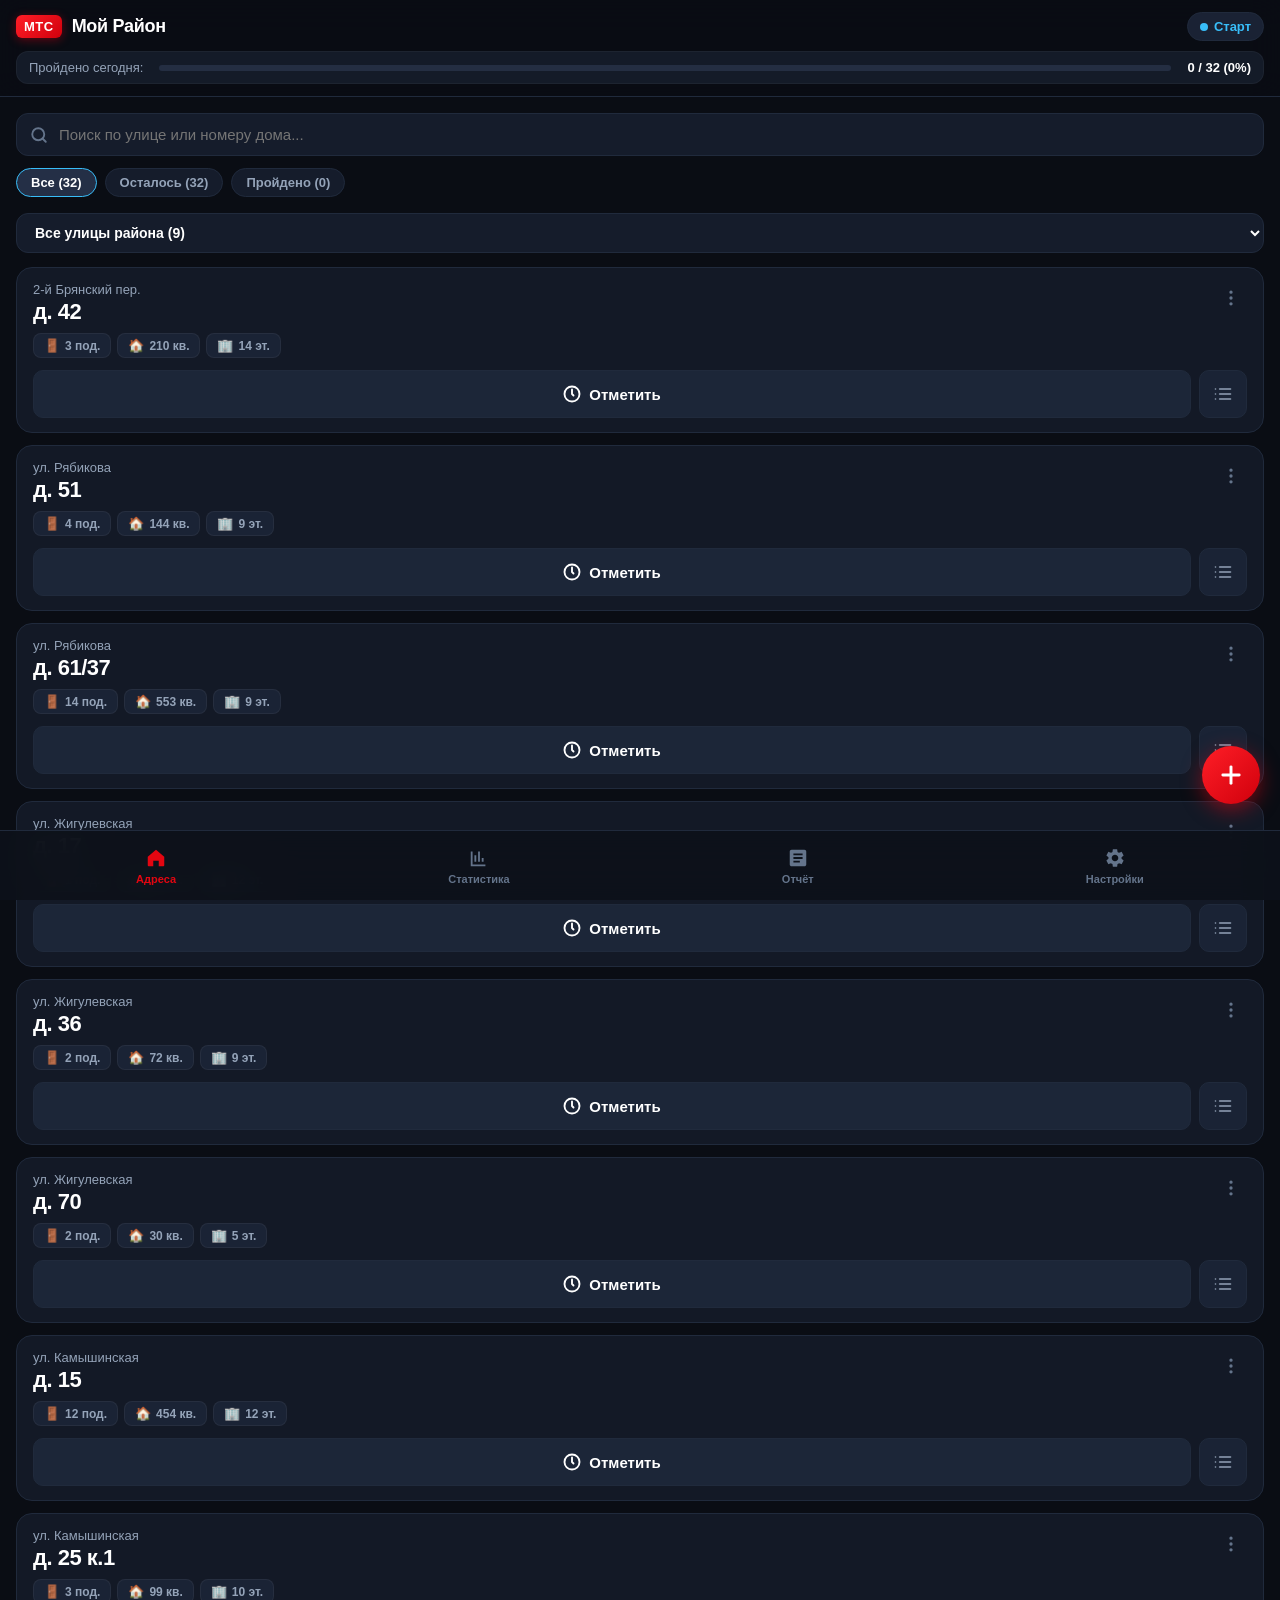
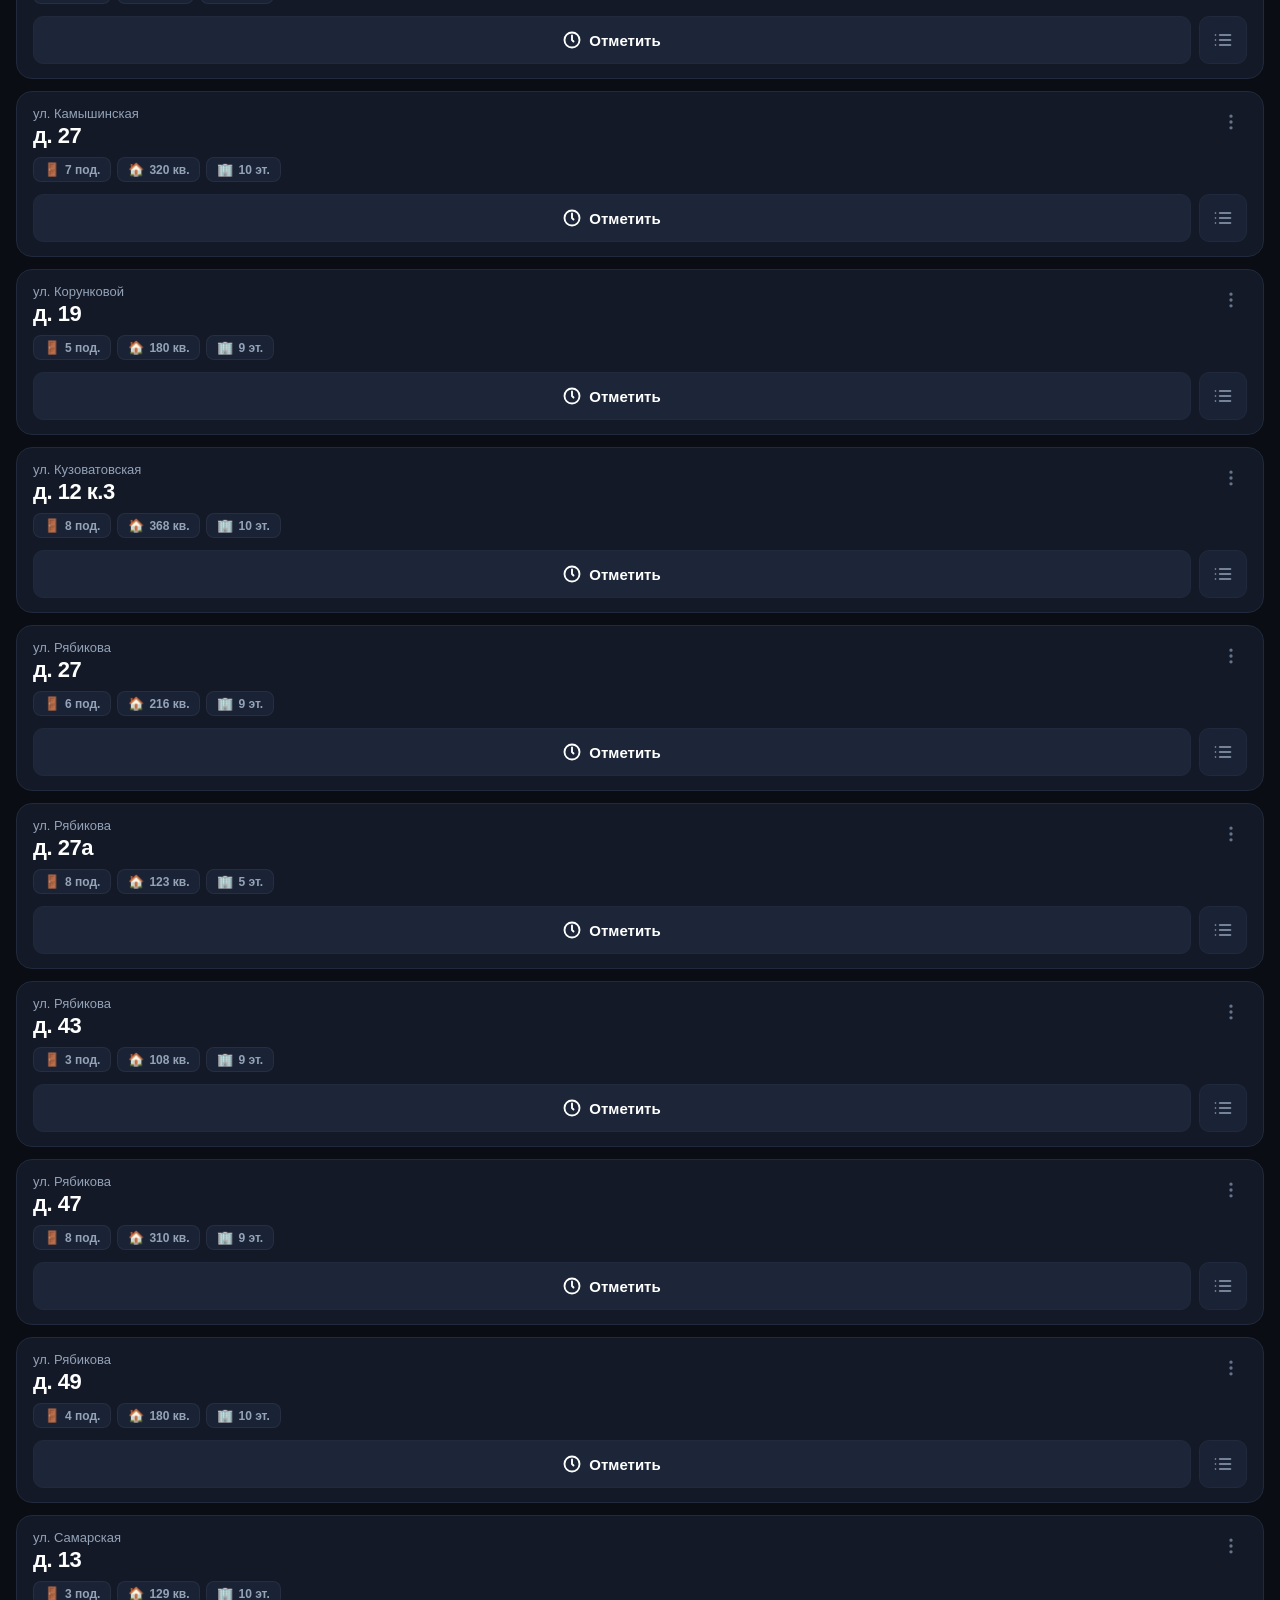
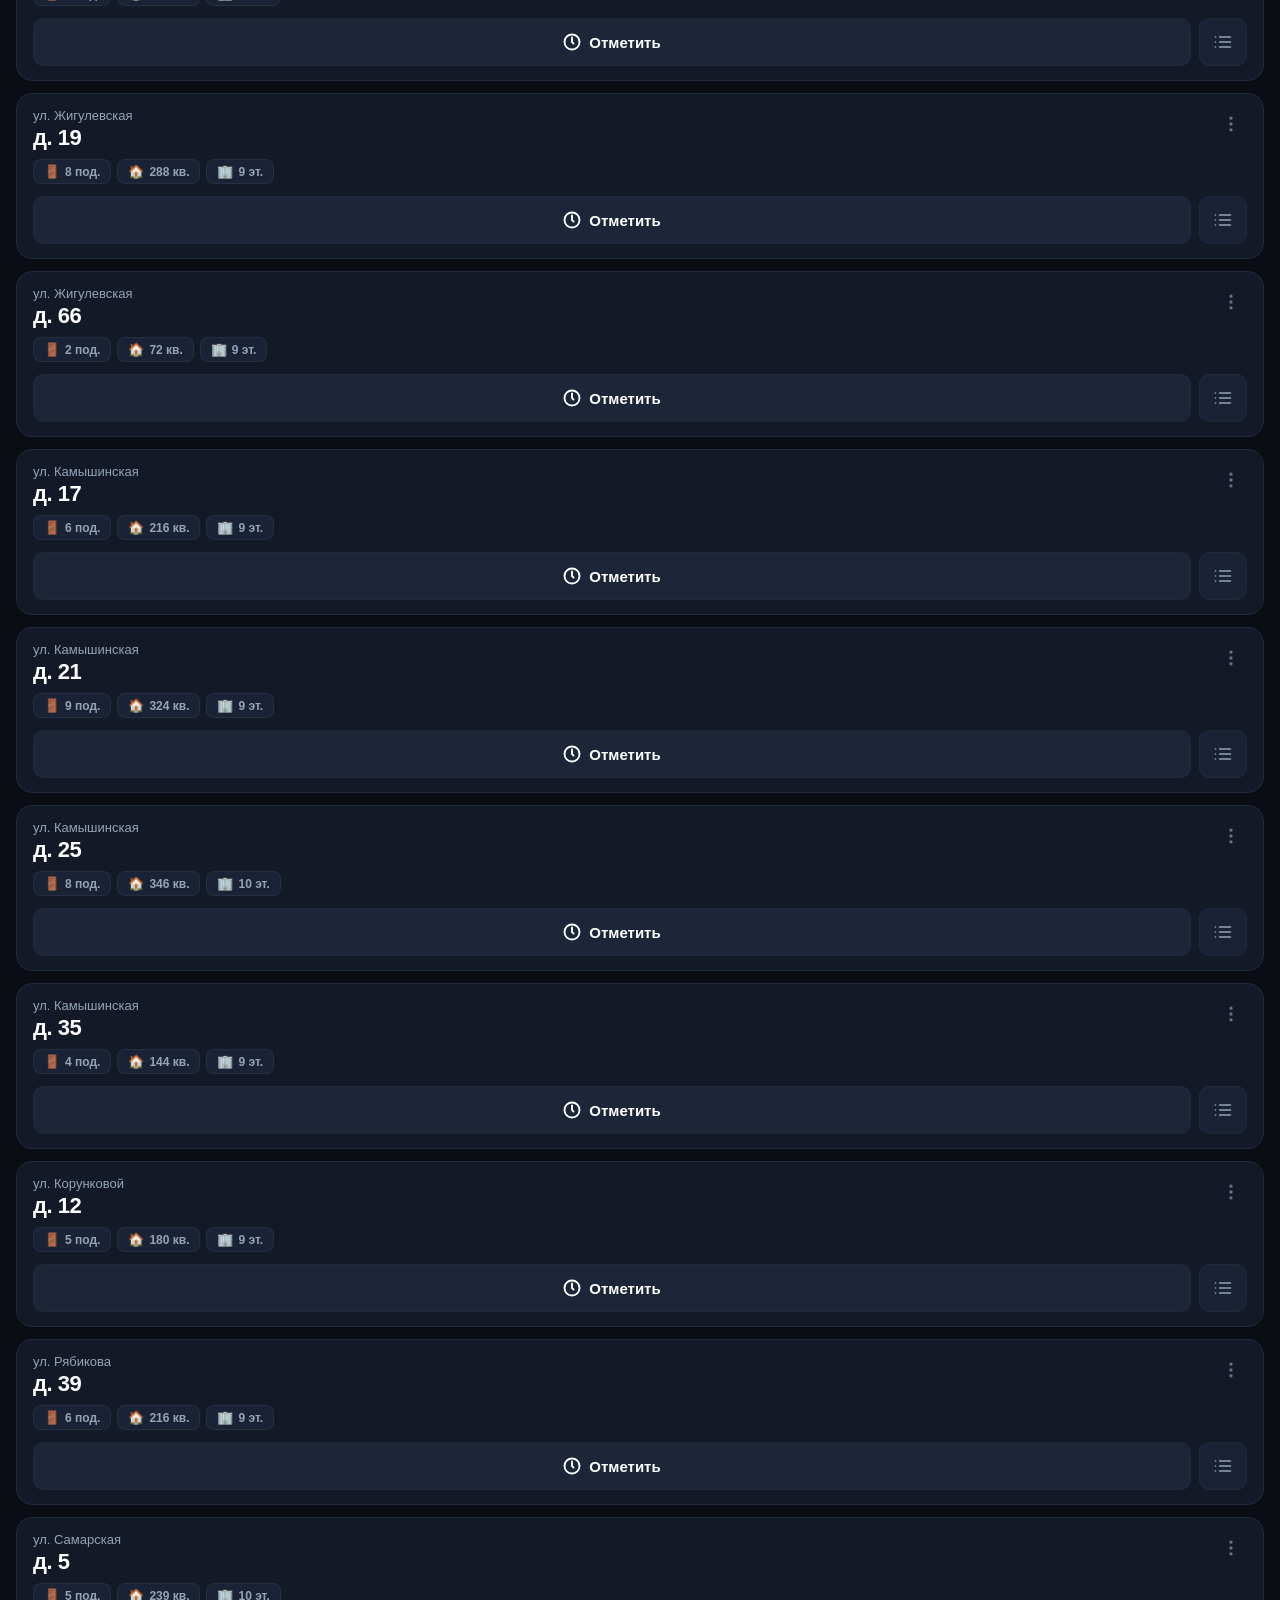
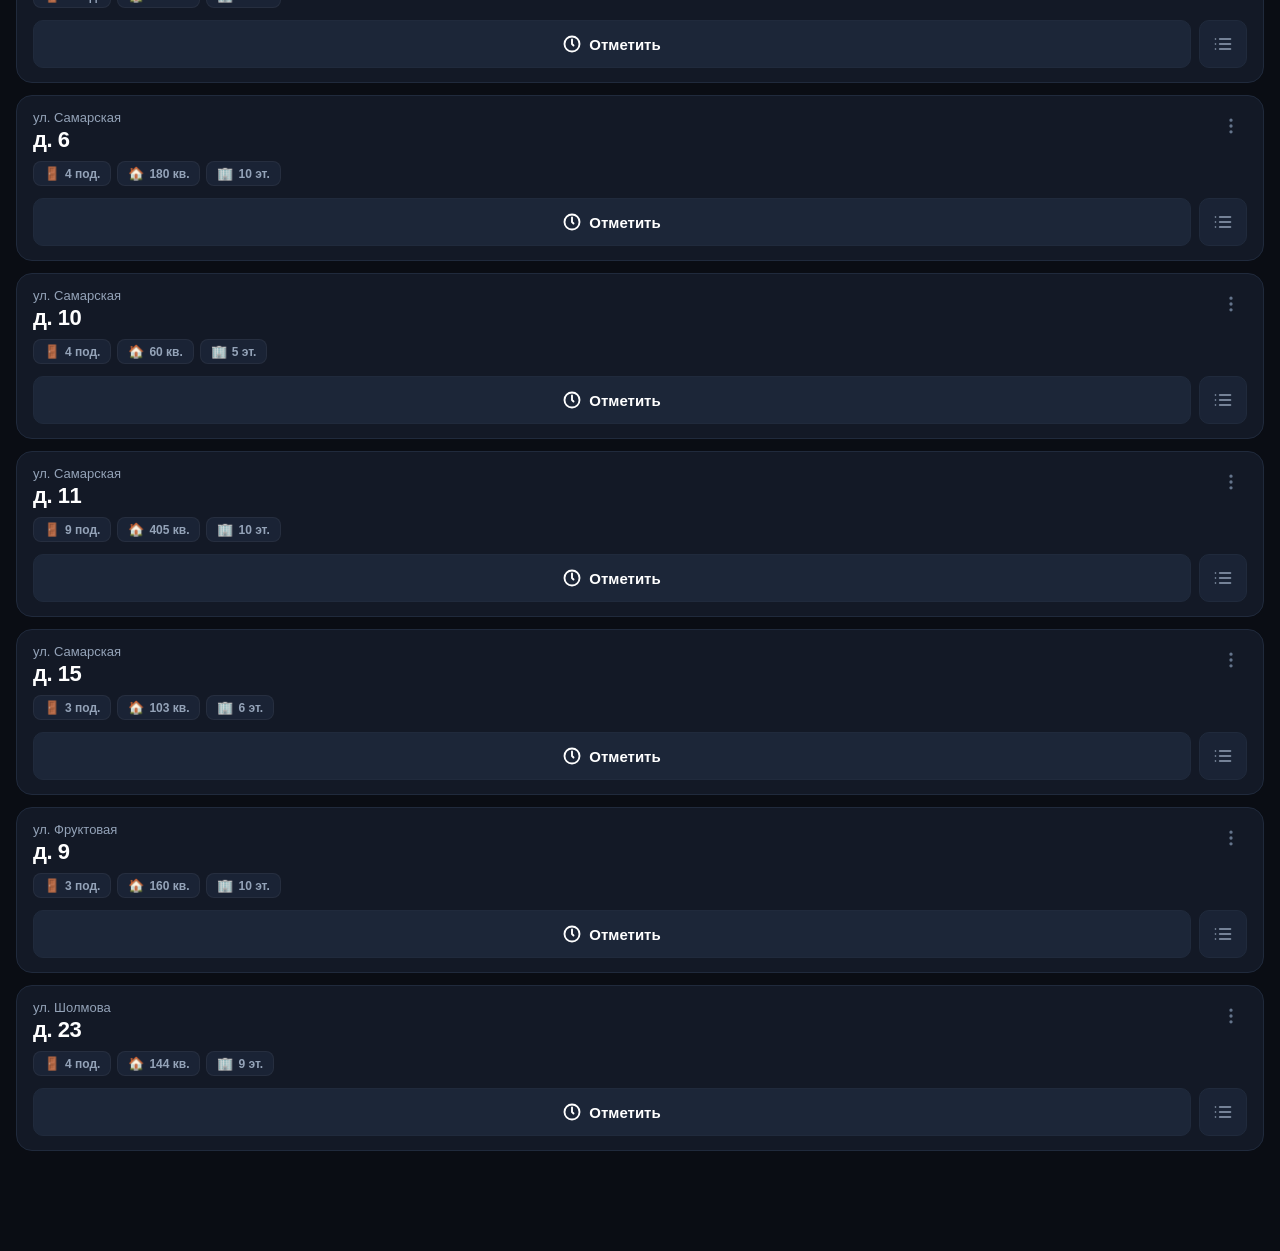
==== index.html @ ebc5a13f "feat: переработка приложения под обход района расклейщиком МТС - Внесена база из 32 домов с фото (Ря" ====
<!DOCTYPE html>
<html lang="ru">
<head>
  <meta charset="UTF-8">
  <meta name="viewport" content="width=device-width, initial-scale=1.0, maximum-scale=1.0, user-scalable=no, viewport-fit=cover">
  <title>МТС Район — Обход и Статистика</title>
  <style>
    :root {
      --bg-dark: #0A0D14;
      --bg-card: #131926;
      --bg-card-hover: #1A2234;
      --bg-card-done: #0D261E;
      --border-color: #202A3C;
      --border-done: #10B981;
      --primary: #E30611;
      --primary-gradient: linear-gradient(135deg, #FF1E27 0%, #D0000C 100%);
      --done: #10B981;
      --done-gradient: linear-gradient(135deg, #10B981 0%, #059669 100%);
      --partial: #F59E0B;
      --blue: #38BDF8;
      --text: #F1F5F9;
      --text-muted: #94A3B8;
      --text-dim: #64748B;
      --radius: 16px;
      --radius-sm: 10px;
      --shadow: 0 4px 20px -2px rgba(0, 0, 0, 0.5);
    }

    * {
      box-sizing: border-box;
      margin: 0;
      padding: 0;
      -webkit-tap-highlight-color: transparent;
      user-select: none;
      font-family: -apple-system, BlinkMacSystemFont, "Segoe UI", Roboto, Helvetica, Arial, sans-serif;
    }

    body {
      background-color: var(--bg-dark);
      color: var(--text);
      min-height: 100vh;
      overflow-x: hidden;
      padding-bottom: 84px; /* Space for bottom nav */
    }

    /* Top Header Bar */
    header {
      position: sticky;
      top: 0;
      z-index: 100;
      background: rgba(10, 13, 20, 0.92);
      backdrop-filter: blur(16px);
      -webkit-backdrop-filter: blur(16px);
      border-bottom: 1px solid var(--border-color);
      padding: 12px 16px;
    }

    .header-top {
      display: flex;
      align-items: center;
      justify-content: space-between;
      margin-bottom: 10px;
    }

    .brand {
      display: flex;
      align-items: center;
      gap: 10px;
    }

    .brand-badge {
      background: var(--primary-gradient);
      color: #fff;
      font-weight: 900;
      font-size: 13px;
      padding: 4px 8px;
      border-radius: 6px;
      letter-spacing: 0.5px;
      box-shadow: 0 2px 10px rgba(227, 6, 17, 0.4);
    }

    .brand-title {
      font-size: 18px;
      font-weight: 800;
      letter-spacing: -0.3px;
      color: #fff;
    }

    .header-actions {
      display: flex;
      align-items: center;
      gap: 8px;
    }

    .shift-timer-btn {
      display: flex;
      align-items: center;
      gap: 6px;
      background: #1A2234;
      border: 1px solid var(--border-color);
      padding: 6px 12px;
      border-radius: 20px;
      font-size: 13px;
      font-weight: 600;
      color: var(--blue);
      cursor: pointer;
      transition: all 0.2s;
    }

    .shift-timer-btn.active {
      background: rgba(16, 185, 129, 0.15);
      border-color: var(--done);
      color: var(--done);
    }

    .pulse-dot {
      width: 8px;
      height: 8px;
      border-radius: 50%;
      background: currentColor;
    }
    .shift-timer-btn.active .pulse-dot {
      animation: pulse 1.5s infinite;
    }

    @keyframes pulse {
      0% { opacity: 1; transform: scale(1); }
      50% { opacity: 0.4; transform: scale(1.3); }
      100% { opacity: 1; transform: scale(1); }
    }

    /* Mini Progress Header */
    .header-summary {
      display: flex;
      align-items: center;
      justify-content: space-between;
      gap: 12px;
      background: #141B28;
      border-radius: 12px;
      padding: 8px 12px;
      font-size: 13px;
      border: 1px solid rgba(255,255,255,0.04);
    }

    .header-summary .progress-label {
      color: var(--text-muted);
      font-weight: 500;
    }

    .header-summary .progress-val {
      font-weight: 700;
      color: #fff;
    }

    .header-progress-bar {
      flex: 1;
      height: 6px;
      background: #242E42;
      border-radius: 4px;
      overflow: hidden;
      margin: 0 4px;
    }

    .header-progress-fill {
      height: 100%;
      background: var(--done-gradient);
      width: 0%;
      transition: width 0.3s cubic-bezier(0.4, 0, 0.2, 1);
    }

    /* Screen Container */
    .screen {
      display: none;
      padding: 16px;
      animation: fadeIn 0.25s ease-out;
    }

    .screen.active {
      display: block;
    }

    @keyframes fadeIn {
      from { opacity: 0; transform: translateY(6px); }
      to { opacity: 1; transform: translateY(0); }
    }

    /* Search and Filters */
    .search-box {
      position: relative;
      margin-bottom: 12px;
    }

    .search-box input {
      width: 100%;
      background: #151C2B;
      border: 1px solid var(--border-color);
      border-radius: 12px;
      padding: 12px 14px 12px 42px;
      color: #fff;
      font-size: 15px;
      outline: none;
      transition: border-color 0.2s;
    }

    .search-box input:focus {
      border-color: var(--primary);
    }

    .search-icon {
      position: absolute;
      left: 14px;
      top: 50%;
      transform: translateY(-50%);
      color: var(--text-dim);
      pointer-events: none;
    }

    .clear-search-btn {
      position: absolute;
      right: 12px;
      top: 50%;
      transform: translateY(-50%);
      background: #242E42;
      border: none;
      color: var(--text-muted);
      width: 22px;
      height: 22px;
      border-radius: 50%;
      font-size: 12px;
      display: none;
      align-items: center;
      justify-content: center;
      cursor: pointer;
    }

    /* Chip Filters */
    .filter-chips {
      display: flex;
      gap: 8px;
      overflow-x: auto;
      padding-bottom: 8px;
      margin-bottom: 8px;
      scrollbar-width: none;
    }
    .filter-chips::-webkit-scrollbar { display: none; }

    .chip {
      background: #151C2B;
      border: 1px solid var(--border-color);
      border-radius: 20px;
      padding: 6px 14px;
      font-size: 13px;
      font-weight: 600;
      color: var(--text-muted);
      white-space: nowrap;
      cursor: pointer;
      transition: all 0.2s;
    }

    .chip.active {
      background: #242F46;
      border-color: var(--blue);
      color: #fff;
    }

    .chip.active-done {
      background: rgba(16, 185, 129, 0.2);
      border-color: var(--done);
      color: var(--done);
    }

    .street-filter-select {
      width: 100%;
      background: #151C2B;
      border: 1px solid var(--border-color);
      border-radius: 12px;
      padding: 10px 14px;
      color: #fff;
      font-size: 14px;
      font-weight: 600;
      margin-bottom: 14px;
      outline: none;
    }

    /* Houses List */
    .houses-list {
      display: flex;
      flex-direction: column;
      gap: 12px;
    }

    .house-card {
      background: var(--bg-card);
      border: 1px solid var(--border-color);
      border-radius: var(--radius);
      padding: 14px 16px;
      transition: all 0.2s cubic-bezier(0.4, 0, 0.2, 1);
      position: relative;
    }

    .house-card.done {
      background: var(--bg-card-done);
      border-color: rgba(16, 185, 129, 0.6);
      box-shadow: 0 4px 16px rgba(16, 185, 129, 0.12);
    }

    .house-card.partial {
      border-color: rgba(245, 158, 11, 0.5);
    }

    .house-card-top {
      display: flex;
      justify-content: space-between;
      align-items: flex-start;
      margin-bottom: 8px;
    }

    .house-address {
      display: flex;
      flex-direction: column;
    }

    .house-street {
      font-size: 13px;
      color: var(--text-muted);
      font-weight: 500;
    }

    .house-num-wrapper {
      display: flex;
      align-items: baseline;
      gap: 8px;
      margin-top: 2px;
    }

    .house-num {
      font-size: 22px;
      font-weight: 800;
      letter-spacing: -0.5px;
      color: #fff;
    }

    .house-time-tag {
      font-size: 12px;
      font-weight: 600;
      color: var(--done);
      background: rgba(16, 185, 129, 0.15);
      padding: 2px 8px;
      border-radius: 6px;
    }

    .house-card-menu-btn {
      background: transparent;
      border: none;
      color: var(--text-dim);
      padding: 6px;
      cursor: pointer;
    }

    /* Badges row */
    .house-badges {
      display: flex;
      flex-wrap: wrap;
      gap: 6px;
      margin-bottom: 12px;
    }

    .badge {
      display: inline-flex;
      align-items: center;
      gap: 5px;
      background: #1A2335;
      border: 1px solid rgba(255, 255, 255, 0.05);
      border-radius: 8px;
      padding: 4px 10px;
      font-size: 12px;
      font-weight: 600;
      color: var(--text-muted);
    }

    .badge-icon {
      font-size: 13px;
    }

    .house-card.done .badge {
      background: rgba(16, 185, 129, 0.12);
      border-color: rgba(16, 185, 129, 0.2);
      color: #6EE7B7;
    }

    /* Card Actions */
    .house-actions {
      display: flex;
      gap: 8px;
      align-items: center;
    }

    .btn-toggle-done {
      flex: 1;
      display: flex;
      align-items: center;
      justify-content: center;
      gap: 8px;
      height: 48px;
      background: #1C2638;
      border: 1px solid var(--border-color);
      border-radius: var(--radius-sm);
      color: #fff;
      font-size: 15px;
      font-weight: 700;
      cursor: pointer;
      transition: all 0.2s cubic-bezier(0.4, 0, 0.2, 1);
    }

    .btn-toggle-done:active {
      transform: scale(0.98);
    }

    .house-card.done .btn-toggle-done {
      background: var(--done-gradient);
      border-color: var(--done);
      color: #fff;
      box-shadow: 0 4px 12px rgba(16, 185, 129, 0.35);
    }

    .btn-entrance-breakdown {
      width: 48px;
      height: 48px;
      display: flex;
      align-items: center;
      justify-content: center;
      background: #1A2335;
      border: 1px solid var(--border-color);
      border-radius: var(--radius-sm);
      color: var(--text-muted);
      cursor: pointer;
      transition: all 0.2s;
    }

    .btn-entrance-breakdown.active {
      border-color: var(--blue);
      color: var(--blue);
    }

    /* Entrances panel dropdown */
    .entrances-panel {
      display: none;
      margin-top: 12px;
      padding-top: 12px;
      border-top: 1px solid var(--border-color);
    }

    .entrances-panel.open {
      display: block;
    }

    .entrances-panel-title {
      font-size: 12px;
      color: var(--text-muted);
      font-weight: 600;
      margin-bottom: 8px;
      display: flex;
      justify-content: space-between;
    }

    .entrance-chips {
      display: flex;
      flex-wrap: wrap;
      gap: 8px;
    }

    .entrance-chip {
      width: 42px;
      height: 38px;
      display: flex;
      flex-direction: column;
      align-items: center;
      justify-content: center;
      background: #1A2335;
      border: 1px solid var(--border-color);
      border-radius: 8px;
      font-size: 13px;
      font-weight: 700;
      color: var(--text-muted);
      cursor: pointer;
      transition: all 0.15s;
    }

    .entrance-chip.checked {
      background: var(--done-gradient);
      border-color: var(--done);
      color: #fff;
    }

    /* Floating Add Button */
    .fab-add {
      position: fixed;
      right: 20px;
      bottom: 96px;
      z-index: 90;
      width: 58px;
      height: 58px;
      border-radius: 50%;
      background: var(--primary-gradient);
      border: none;
      color: #fff;
      display: flex;
      align-items: center;
      justify-content: center;
      box-shadow: 0 6px 20px rgba(227, 6, 17, 0.5);
      cursor: pointer;
      transition: transform 0.2s;
    }

    .fab-add:active {
      transform: scale(0.92);
    }

    /* Bottom Navigation Bar */
    .bottom-nav {
      position: fixed;
      bottom: 0;
      left: 0;
      right: 0;
      height: 70px;
      background: rgba(13, 17, 26, 0.95);
      backdrop-filter: blur(16px);
      -webkit-backdrop-filter: blur(16px);
      border-top: 1px solid var(--border-color);
      display: flex;
      justify-content: space-around;
      align-items: center;
      z-index: 100;
      padding-bottom: env(safe-area-inset-bottom, 0);
    }

    .nav-item {
      display: flex;
      flex-direction: column;
      align-items: center;
      justify-content: center;
      color: var(--text-dim);
      background: transparent;
      border: none;
      font-size: 11px;
      font-weight: 600;
      gap: 4px;
      cursor: pointer;
      padding: 6px 12px;
      transition: color 0.2s;
    }

    .nav-item svg {
      width: 22px;
      height: 22px;
      fill: currentColor;
    }

    .nav-item.active {
      color: var(--primary);
    }

    /* STATS SCREEN */
    .stats-header-card {
      background: linear-gradient(145deg, #182236 0%, #121824 100%);
      border: 1px solid var(--border-color);
      border-radius: var(--radius);
      padding: 20px;
      margin-bottom: 16px;
      display: flex;
      align-items: center;
      gap: 20px;
    }

    .progress-circle-wrap {
      position: relative;
      width: 104px;
      height: 104px;
      flex-shrink: 0;
    }

    .progress-circle-svg {
      width: 100%;
      height: 100%;
      transform: rotate(-90deg);
    }

    .progress-circle-bg {
      fill: none;
      stroke: #242F46;
      stroke-width: 8;
    }

    .progress-circle-bar {
      fill: none;
      stroke: url(#statGreen);
      stroke-width: 8;
      stroke-linecap: round;
      stroke-dasharray: 283;
      stroke-dashoffset: 283;
      transition: stroke-dashoffset 0.6s cubic-bezier(0.4, 0, 0.2, 1);
    }

    .progress-circle-text {
      position: absolute;
      top: 50%;
      left: 50%;
      transform: translate(-50%, -50%);
      display: flex;
      flex-direction: column;
      align-items: center;
    }

    .progress-percent {
      font-size: 22px;
      font-weight: 800;
      color: #fff;
    }

    .progress-percent-sub {
      font-size: 10px;
      color: var(--text-muted);
      text-transform: uppercase;
      font-weight: 600;
    }

    .stats-main-info {
      flex: 1;
    }

    .stats-title {
      font-size: 13px;
      color: var(--text-muted);
      text-transform: uppercase;
      letter-spacing: 0.5px;
      margin-bottom: 4px;
    }

    .stats-big-num {
      font-size: 28px;
      font-weight: 800;
      color: #fff;
      line-height: 1.1;
    }

    .stats-subtext {
      font-size: 13px;
      color: var(--done);
      margin-top: 4px;
      font-weight: 600;
    }

    /* Stat Cards Grid */
    .stat-cards-grid {
      display: grid;
      grid-template-columns: repeat(2, 1fr);
      gap: 12px;
      margin-bottom: 16px;
    }

    .stat-card {
      background: var(--bg-card);
      border: 1px solid var(--border-color);
      border-radius: var(--radius);
      padding: 16px;
    }

    .stat-card-label {
      font-size: 12px;
      color: var(--text-muted);
      font-weight: 600;
      margin-bottom: 6px;
      display: flex;
      align-items: center;
      gap: 6px;
    }

    .stat-card-val {
      font-size: 22px;
      font-weight: 800;
      color: #fff;
    }

    .stat-card-remain {
      font-size: 12px;
      color: var(--text-dim);
      margin-top: 2px;
    }

    /* Shift Timer Box */
    .shift-box {
      background: var(--bg-card);
      border: 1px solid var(--border-color);
      border-radius: var(--radius);
      padding: 16px;
      margin-bottom: 16px;
    }

    .shift-box-header {
      display: flex;
      justify-content: space-between;
      align-items: center;
      margin-bottom: 12px;
    }

    .shift-box-title {
      font-size: 14px;
      font-weight: 700;
      color: #fff;
    }

    .shift-time-display {
      font-size: 26px;
      font-family: monospace;
      font-weight: 800;
      color: var(--blue);
      letter-spacing: 1px;
    }

    .shift-controls {
      display: flex;
      gap: 10px;
    }

    .btn-shift {
      flex: 1;
      height: 44px;
      border: none;
      border-radius: 10px;
      font-size: 14px;
      font-weight: 700;
      cursor: pointer;
      transition: all 0.2s;
    }

    .btn-shift-start {
      background: var(--done-gradient);
      color: #fff;
    }

    .btn-shift-pause {
      background: #242F46;
      color: #fff;
    }

    .btn-shift-stop {
      background: rgba(227, 6, 17, 0.15);
      border: 1px solid var(--primary);
      color: #FF5A65;
    }

    /* Streets Breakdown */
    .streets-breakdown-card {
      background: var(--bg-card);
      border: 1px solid var(--border-color);
      border-radius: var(--radius);
      padding: 16px;
      margin-bottom: 16px;
    }

    .streets-list-stats {
      display: flex;
      flex-direction: column;
      gap: 12px;
      margin-top: 12px;
    }

    .street-stat-row {
      display: flex;
      flex-direction: column;
      gap: 4px;
    }

    .street-stat-info {
      display: flex;
      justify-content: space-between;
      font-size: 13px;
      font-weight: 600;
    }

    .street-stat-bar-bg {
      height: 6px;
      background: #202A3C;
      border-radius: 3px;
      overflow: hidden;
    }

    .street-stat-bar-fill {
      height: 100%;
      background: var(--done-gradient);
      width: 0%;
      border-radius: 3px;
    }

    /* Action Buttons in Stats */
    .action-btn-large {
      width: 100%;
      height: 52px;
      border-radius: var(--radius);
      background: var(--primary-gradient);
      border: none;
      color: #fff;
      font-size: 16px;
      font-weight: 800;
      display: flex;
      align-items: center;
      justify-content: center;
      gap: 10px;
      box-shadow: 0 4px 16px rgba(227, 6, 17, 0.4);
      cursor: pointer;
      margin-bottom: 12px;
    }

    .action-btn-secondary {
      width: 100%;
      height: 50px;
      border-radius: var(--radius);
      background: #1A2335;
      border: 1px solid var(--border-color);
      color: #fff;
      font-size: 15px;
      font-weight: 700;
      display: flex;
      align-items: center;
      justify-content: center;
      gap: 8px;
      cursor: pointer;
      margin-bottom: 12px;
    }

    /* REPORT SCREEN */
    .report-card {
      background: var(--bg-card);
      border: 1px solid var(--border-color);
      border-radius: var(--radius);
      padding: 16px;
      margin-bottom: 16px;
    }

    .report-textarea {
      width: 100%;
      height: 280px;
      background: #0E1420;
      border: 1px solid var(--border-color);
      border-radius: var(--radius-sm);
      padding: 12px;
      color: #fff;
      font-family: monospace;
      font-size: 13px;
      line-height: 1.5;
      resize: none;
      outline: none;
      white-space: pre-wrap;
    }

    /* SETTINGS / HISTORY SCREEN */
    .settings-group {
      background: var(--bg-card);
      border: 1px solid var(--border-color);
      border-radius: var(--radius);
      padding: 16px;
      margin-bottom: 16px;
    }

    .settings-title {
      font-size: 14px;
      font-weight: 700;
      color: #fff;
      margin-bottom: 12px;
      display: flex;
      align-items: center;
      gap: 8px;
    }

    .history-card {
      background: #182234;
      border-radius: var(--radius-sm);
      padding: 12px;
      margin-bottom: 8px;
      border: 1px solid rgba(255,255,255,0.05);
    }

    .history-card-date {
      font-size: 13px;
      font-weight: 700;
      color: var(--blue);
      margin-bottom: 4px;
    }

    .history-card-stats {
      font-size: 12px;
      color: var(--text-muted);
    }

    /* MODAL SHEETS */
    .modal-backdrop {
      display: none;
      position: fixed;
      inset: 0;
      background: rgba(0, 0, 0, 0.75);
      backdrop-filter: blur(4px);
      -webkit-backdrop-filter: blur(4px);
      z-index: 200;
      align-items: flex-end;
    }

    .modal-backdrop.open {
      display: flex;
    }

    .modal-sheet {
      width: 100%;
      max-height: 85vh;
      background: #141B29;
      border-top-left-radius: 24px;
      border-top-right-radius: 24px;
      border-top: 1px solid var(--border-color);
      padding: 20px;
      overflow-y: auto;
      animation: slideUp 0.25s cubic-bezier(0.16, 1, 0.3, 1);
    }

    @keyframes slideUp {
      from { transform: translateY(100%); }
      to { transform: translateY(0); }
    }

    .modal-header {
      display: flex;
      justify-content: space-between;
      align-items: center;
      margin-bottom: 20px;
    }

    .modal-title {
      font-size: 18px;
      font-weight: 800;
      color: #fff;
    }

    .modal-close-btn {
      background: #242F46;
      border: none;
      color: var(--text-muted);
      width: 32px;
      height: 32px;
      border-radius: 50%;
      cursor: pointer;
      display: flex;
      align-items: center;
      justify-content: center;
      font-size: 16px;
    }

    .form-group {
      margin-bottom: 14px;
    }

    .form-label {
      display: block;
      font-size: 12px;
      font-weight: 700;
      color: var(--text-muted);
      text-transform: uppercase;
      letter-spacing: 0.5px;
      margin-bottom: 6px;
    }

    .form-input {
      width: 100%;
      background: #0E1420;
      border: 1px solid var(--border-color);
      border-radius: var(--radius-sm);
      padding: 12px 14px;
      color: #fff;
      font-size: 15px;
      outline: none;
    }

    .form-input:focus {
      border-color: var(--primary);
    }

    .form-row {
      display: grid;
      grid-template-columns: repeat(3, 1fr);
      gap: 10px;
    }

    /* Toast Notification */
    .toast-container {
      position: fixed;
      top: 24px;
      left: 50%;
      transform: translateX(-50%);
      z-index: 300;
      pointer-events: none;
    }

    .toast-msg {
      background: rgba(22, 29, 44, 0.95);
      border: 1px solid var(--border-color);
      color: #fff;
      padding: 10px 18px;
      border-radius: 30px;
      font-size: 13px;
      font-weight: 600;
      box-shadow: 0 8px 24px rgba(0,0,0,0.5);
      animation: toastPop 0.25s cubic-bezier(0.16, 1, 0.3, 1);
      display: flex;
      align-items: center;
      gap: 8px;
    }

    @keyframes toastPop {
      from { opacity: 0; transform: translateY(-10px); }
      to { opacity: 1; transform: translateY(0); }
    }
  </style>
</head>
<body>

  <!-- Top Sticky Header -->
  <header>
    <div class="header-top">
      <div class="brand">
        <div class="brand-badge">МТС</div>
        <div class="brand-title">Мой Район</div>
      </div>
      <div class="header-actions">
        <button id="shiftTimerBtn" class="shift-timer-btn" onclick="toggleShiftTimer()">
          <span class="pulse-dot"></span>
          <span id="shiftTimerText">Старт</span>
        </button>
      </div>
    </div>

    <!-- Mini Progress -->
    <div class="header-summary">
      <span class="progress-label">Пройдено сегодня:</span>
      <div class="header-progress-bar">
        <div id="headerProgressFill" class="header-progress-fill"></div>
      </div>
      <span id="headerProgressText" class="progress-val">0 / 32 (0%)</span>
    </div>
  </header>

  <!-- SVG Definition for circular progress -->
  <svg style="width:0;height:0;position:absolute;" aria-hidden="true" focusable="false">
    <linearGradient id="statGreen" x1="0%" y1="0%" x2="100%" y2="100%">
      <stop offset="0%" stop-color="#10B981" />
      <stop offset="100%" stop-color="#059669" />
    </linearGradient>
  </svg>

  <!-- ==================== SCREEN 1: HOUSES LIST ==================== -->
  <main id="screenHouses" class="screen active">
    <!-- Search Bar -->
    <div class="search-box">
      <svg class="search-icon" width="18" height="18" viewBox="0 0 24 24" fill="none" stroke="currentColor" stroke-width="2.5" stroke-linecap="round" stroke-linejoin="round"><circle cx="11" cy="11" r="8"></circle><line x1="21" y1="21" x2="16.65" y2="16.65"></line></svg>
      <input type="text" id="searchInput" placeholder="Поиск по улице или номеру дома..." oninput="handleSearch(this.value)">
      <button id="clearSearchBtn" class="clear-search-btn" onclick="clearSearch()">✕</button>
    </div>

    <!-- Filter Status Chips -->
    <div class="filter-chips">
      <button class="chip active" id="filterAll" onclick="setFilter('all')">Все (<span id="countAll">32</span>)</button>
      <button class="chip" id="filterRemain" onclick="setFilter('remain')">Осталось (<span id="countRemain">32</span>)</button>
      <button class="chip" id="filterDone" onclick="setFilter('done')">Пройдено (<span id="countDone">0</span>)</button>
    </div>

    <!-- Street Filter Dropdown -->
    <select id="streetSelect" class="street-filter-select" onchange="filterByStreet(this.value)">
      <option value="">Все улицы района</option>
    </select>

    <!-- Houses List Container -->
    <div id="housesList" class="houses-list">
      <!-- House cards rendered here dynamically -->
    </div>
  </main>

  <!-- ==================== SCREEN 2: STATISTICS ==================== -->
  <section id="screenStats" class="screen">
    <!-- Header Progress Card -->
    <div class="stats-header-card">
      <div class="progress-circle-wrap">
        <svg class="progress-circle-svg" viewBox="0 0 100 100">
          <circle class="progress-circle-bg" cx="50" cy="50" r="42" />
          <circle id="statCircleBar" class="progress-circle-bar" cx="50" cy="50" r="42" />
        </svg>
        <div class="progress-circle-text">
          <span id="statCirclePercent" class="progress-percent">0%</span>
          <span class="progress-percent-sub">обхода</span>
        </div>
      </div>
      <div class="stats-main-info">
        <div class="stats-title">Прогресс за смену</div>
        <div id="statHousesMain" class="stats-big-num">0 / 32</div>
        <div id="statRemainingSub" class="stats-subtext">Осталось 32 дома</div>
      </div>
    </div>

    <!-- Stat Grid -->
    <div class="stat-cards-grid">
      <div class="stat-card">
        <div class="stat-card-label">🚪 Подъезды</div>
        <div id="statEntrancesVal" class="stat-card-val">0</div>
        <div id="statEntrancesSub" class="stat-card-remain">из 173 поклеено</div>
      </div>

      <div class="stat-card">
        <div class="stat-card-label">🏠 Квартиры (ДМХ)</div>
        <div id="statFlatsVal" class="stat-card-val">0</div>
        <div id="statFlatsSub" class="stat-card-remain">из 6 631 охват</div>
      </div>

      <div class="stat-card">
        <div class="stat-card-label">⚡ Скорость</div>
        <div id="statSpeedVal" class="stat-card-val">—</div>
        <div class="stat-card-remain">мин на 1 дом</div>
      </div>

      <div class="stat-card">
        <div class="stat-card-label">⏱ В час</div>
        <div id="statPerHourVal" class="stat-card-val">—</div>
        <div class="stat-card-remain">подъездов / час</div>
      </div>
    </div>

    <!-- Shift Timer Card -->
    <div class="shift-box">
      <div class="shift-box-header">
        <div class="shift-box-title">Таймер смены на районе</div>
        <div id="shiftTimerFullDisplay" class="shift-time-display">00:00:00</div>
      </div>
      <div class="shift-controls">
        <button id="btnShiftAction" class="btn-shift btn-shift-start" onclick="toggleShiftTimer()">Начать смену</button>
        <button class="btn-shift btn-shift-pause" onclick="resetShiftTimer()">Сбросить</button>
      </div>
    </div>

    <!-- Streets Breakdown -->
    <div class="streets-breakdown-card">
      <div class="shift-box-title">Прогресс по улицам</div>
      <div id="streetsBreakdownList" class="streets-list-stats">
        <!-- Rendered by JS -->
      </div>
    </div>

    <!-- Actions -->
    <button class="action-btn-large" onclick="navTo('report')">
      📋 Сформировать отчёт
    </button>
    <button class="action-btn-secondary" onclick="confirmNewDay()">
      🔄 Начать новый обход (сброс)
    </button>
  </section>

  <!-- ==================== SCREEN 3: REPORT ==================== -->
  <section id="screenReport" class="screen">
    <div class="report-card">
      <div class="settings-title">Готовый текст отчёта</div>
      <textarea id="reportTextarea" class="report-textarea" readonly></textarea>
    </div>

    <button class="action-btn-large" onclick="copyReport()">
      📋 Скопировать в буфер
    </button>
    <button class="action-btn-secondary" onclick="shareReport()">
      🚀 Отправить / Поделиться
    </button>
  </section>

  <!-- ==================== SCREEN 4: SETTINGS / DATABASE ==================== -->
  <section id="screenSettings" class="screen">
    <!-- History of Shifts -->
    <div class="settings-group">
      <div class="settings-title">📜 История прошлых смен</div>
      <div id="historyList">
        <div style="font-size:13px;color:var(--text-muted);">История пока пуста. После нажатия «Начать новый обход» статистика сохраняется сюда.</div>
      </div>
    </div>

    <!-- Database Info & Actions -->
    <div class="settings-group">
      <div class="settings-title">⚙️ Управление базой адресов</div>
      <div style="font-size:13px;color:var(--text-muted);margin-bottom:12px;">
        Всего домов в базе: <b id="settingsTotalHouses" style="color:#fff;">32</b><br>
        Всего подъездов: <b id="settingsTotalEntrances" style="color:#fff;">173</b><br>
        Всего квартир: <b id="settingsTotalFlats" style="color:#fff;">6 631</b>
      </div>
      <button class="action-btn-secondary" onclick="openAddModal()">
        ➕ Добавить новый дом
      </button>
      <button class="action-btn-secondary" onclick="exportDataJson()">
        💾 Экспорт базы (JSON)
      </button>
      <button class="action-btn-secondary" onclick="importDataJson()">
        📥 Импорт базы (JSON)
      </button>
      <button class="action-btn-secondary" style="color:#FF5A65;border-color:rgba(227,6,17,0.3);" onclick="confirmResetToDefault()">
        ⚠️ Сбросить к исходным 32 адресам
      </button>
    </div>
  </section>

  <!-- Floating Add Button on Houses Screen -->
  <button id="fabAdd" class="fab-add" onclick="openAddModal()" title="Добавить дом">
    <svg width="28" height="28" viewBox="0 0 24 24" fill="none" stroke="currentColor" stroke-width="2.5" stroke-linecap="round" stroke-linejoin="round"><line x1="12" y1="5" x2="12" y2="19"></line><line x1="5" y1="12" x2="19" y2="12"></line></svg>
  </button>

  <!-- Bottom Navigation -->
  <nav class="bottom-nav">
    <button class="nav-item active" id="navHouses" onclick="navTo('houses')">
      <svg viewBox="0 0 24 24"><path d="M3 10.5L12 3l9 7.5V20a1 1 0 0 1-1 1h-5v-6h-6v6H4a1 1 0 0 1-1-1v-9.5z"/></svg>
      <span>Адреса</span>
    </button>
    <button class="nav-item" id="navStats" onclick="navTo('stats')">
      <svg viewBox="0 0 24 24"><path d="M5 19h14v2H3V5h2v14zm4-3H7V9h2v7zm4 0h-2V5h2v11zm4 0h-2v-4h2v4z"/></svg>
      <span>Статистика</span>
    </button>
    <button class="nav-item" id="navReport" onclick="navTo('report')">
      <svg viewBox="0 0 24 24"><path d="M19 3H5c-1.1 0-2 .9-2 2v14c0 1.1.9 2 2 2h14c1.1 0 2-.9 2-2V5c0-1.1-.9-2-2-2zm-5 14H7v-2h7v2zm3-4H7v-2h10v2zm0-4H7V7h10v2z"/></svg>
      <span>Отчёт</span>
    </button>
    <button class="nav-item" id="navSettings" onclick="navTo('settings')">
      <svg viewBox="0 0 24 24"><path d="M19.14 12.94c.04-.3.06-.61.06-.94 0-.32-.02-.64-.07-.94l2.03-1.58c.18-.14.23-.41.12-.61l-1.92-3.32c-.12-.22-.37-.29-.59-.22l-2.39.96c-.5-.38-1.03-.7-1.62-.94l-.36-2.54c-.04-.24-.24-.41-.48-.41h-3.84c-.24 0-.43.17-.47.41l-.36 2.54c-.59.24-1.13.57-1.62.94l-2.39-.96c-.22-.08-.47 0-.59.22L2.74 8.87c-.12.21-.08.47.12.61l2.03 1.58c-.05.3-.09.63-.09.94s.02.64.07.94l-2.03 1.58c-.18.14-.23.41-.12.61l1.92 3.32c.12.22.37.29.59.22l2.39-.96c.5.38 1.03.7 1.62.94l.36 2.54c.05.24.24.41.48.41h3.84c.24 0 .44-.17.47-.41l.36-2.54c.59-.24 1.13-.56 1.62-.94l2.39.96c.22.08.47 0 .59-.22l1.92-3.32c.12-.22.07-.47-.12-.61l-2.01-1.58zM12 15.6c-1.98 0-3.6-1.62-3.6-3.6s1.62-3.6 3.6-3.6 3.6 1.62 3.6 3.6-1.62 3.6-3.6 3.6z"/></svg>
      <span>Настройки</span>
    </button>
  </nav>

  <!-- MODAL: ADD / EDIT HOUSE -->
  <div id="addModal" class="modal-backdrop" onclick="closeModalOnBackdrop(event)">
    <div class="modal-sheet">
      <div class="modal-header">
        <div id="modalTitle" class="modal-title">Добавить дом в район</div>
        <button class="modal-close-btn" onclick="closeModal()">✕</button>
      </div>

      <input type="hidden" id="editHouseId">

      <div class="form-group">
        <label class="form-label">Улица</label>
        <input type="text" id="inputStreet" class="form-input" placeholder="Например: ул. Рябикова" list="streetSuggestions">
        <datalist id="streetSuggestions">
          <!-- Filled by JS -->
        </datalist>
      </div>

      <div class="form-group">
        <label class="form-label">Номер дома</label>
        <input type="text" id="inputHouse" class="form-input" placeholder="Например: 51, 27а, 61/37">
      </div>

      <div class="form-row">
        <div class="form-group">
          <label class="form-label">Подъездов</label>
          <input type="number" id="inputEntrances" class="form-input" value="4" min="1">
        </div>
        <div class="form-group">
          <label class="form-label">Квартир</label>
          <input type="number" id="inputFlats" class="form-input" value="144" min="1">
        </div>
        <div class="form-group">
          <label class="form-label">Этажей</label>
          <input type="number" id="inputFloors" class="form-input" value="9" min="1">
        </div>
      </div>

      <button id="btnSaveHouse" class="action-btn-large" style="margin-top:10px;" onclick="saveHouse()">
        Сохранить дом
      </button>

      <button id="btnDeleteHouse" class="action-btn-secondary" style="color:#FF5A65;border-color:rgba(227,6,17,0.3);display:none;" onclick="deleteCurrentHouse()">
        Удалить этот дом
      </button>
    </div>
  </div>

  <!-- Hidden file input for JSON import -->
  <input type="file" id="fileInputJson" accept=".json" style="display:none;" onchange="handleFileImport(event)">

  <!-- Toast Container -->
  <div id="toastContainer" class="toast-container"></div>

  <!-- APPLICATION LOGIC -->
  <script>
    // --- 32 Predefined Houses from User Photo (Ulyanovsk) ---
    const DEFAULT_HOUSES = [
      { id: "h1", street: "2-й Брянский пер.", house: "42", flats: 210, entrances: 3, floors: 14 },
      { id: "h2", street: "ул. Рябикова", house: "51", flats: 144, entrances: 4, floors: 9 },
      { id: "h3", street: "ул. Рябикова", house: "61/37", flats: 553, entrances: 14, floors: 9 },
      { id: "h4", street: "ул. Жигулевская", house: "17", flats: 58, entrances: 1, floors: 12 },
      { id: "h5", street: "ул. Жигулевская", house: "36", flats: 72, entrances: 2, floors: 9 },
      { id: "h6", street: "ул. Жигулевская", house: "70", flats: 30, entrances: 2, floors: 5 },
      { id: "h7", street: "ул. Камышинская", house: "15", flats: 454, entrances: 12, floors: 12 },
      { id: "h8", street: "ул. Камышинская", house: "25 к.1", flats: 99, entrances: 3, floors: 10 },
      { id: "h9", street: "ул. Камышинская", house: "27", flats: 320, entrances: 7, floors: 10 },
      { id: "h10", street: "ул. Корунковой", house: "19", flats: 180, entrances: 5, floors: 9 },
      { id: "h11", street: "ул. Кузоватовская", house: "12 к.3", flats: 368, entrances: 8, floors: 10 },
      { id: "h12", street: "ул. Рябикова", house: "27", flats: 216, entrances: 6, floors: 9 },
      { id: "h13", street: "ул. Рябикова", house: "27а", flats: 123, entrances: 8, floors: 5 },
      { id: "h14", street: "ул. Рябикова", house: "43", flats: 108, entrances: 3, floors: 9 },
      { id: "h15", street: "ул. Рябикова", house: "47", flats: 310, entrances: 8, floors: 9 },
      { id: "h16", street: "ул. Рябикова", house: "49", flats: 180, entrances: 4, floors: 10 },
      { id: "h17", street: "ул. Самарская", house: "13", flats: 129, entrances: 3, floors: 10 },
      { id: "h18", street: "ул. Жигулевская", house: "19", flats: 288, entrances: 8, floors: 9 },
      { id: "h19", street: "ул. Жигулевская", house: "66", flats: 72, entrances: 2, floors: 9 },
      { id: "h20", street: "ул. Камышинская", house: "17", flats: 216, entrances: 6, floors: 9 },
      { id: "h21", street: "ул. Камышинская", house: "21", flats: 324, entrances: 9, floors: 9 },
      { id: "h22", street: "ул. Камышинская", house: "25", flats: 346, entrances: 8, floors: 10 },
      { id: "h23", street: "ул. Камышинская", house: "35", flats: 144, entrances: 4, floors: 9 },
      { id: "h24", street: "ул. Корунковой", house: "12", flats: 180, entrances: 5, floors: 9 },
      { id: "h25", street: "ул. Рябикова", house: "39", flats: 216, entrances: 6, floors: 9 },
      { id: "h26", street: "ул. Самарская", house: "5", flats: 239, entrances: 5, floors: 10 },
      { id: "h27", street: "ул. Самарская", house: "6", flats: 180, entrances: 4, floors: 10 },
      { id: "h28", street: "ул. Самарская", house: "10", flats: 60, entrances: 4, floors: 5 },
      { id: "h29", street: "ул. Самарская", house: "11", flats: 405, entrances: 9, floors: 10 },
      { id: "h30", street: "ул. Самарская", house: "15", flats: 103, entrances: 3, floors: 6 },
      { id: "h31", street: "ул. Фруктовая", house: "9", flats: 160, entrances: 3, floors: 10 },
      { id: "h32", street: "ул. Шолмова", house: "23", flats: 144, entrances: 4, floors: 9 }
    ];

    // State
    let houses = [];
    let historyRecords = [];
    let currentFilter = 'all'; // 'all', 'remain', 'done'
    let currentStreetFilter = '';
    let searchQuery = '';
    let openPanels = new Set();

    // Timer State
    let shiftTimerInterval = null;
    let shiftSeconds = 0;
    let isShiftRunning = false;

    // --- Android Bridge Integration & Storage ---
    function callNative(action, arg) {
      try {
        if (window.AndroidBridge && typeof window.AndroidBridge[action] === 'function') {
          return window.AndroidBridge[action](arg);
        }
      } catch (e) {
        console.warn('Native bridge error:', e);
      }
      return null;
    }

    function doVibrate(ms = 40) {
      if (window.AndroidBridge && typeof window.AndroidBridge.vibrate === 'function') {
        window.AndroidBridge.vibrate(ms);
      } else if (navigator.vibrate) {
        navigator.vibrate(ms);
      }
    }

    function showToast(text) {
      if (window.AndroidBridge && typeof window.AndroidBridge.toast === 'function') {
        window.AndroidBridge.toast(text);
      }
      // In-app HTML toast
      const container = document.getElementById('toastContainer');
      const toast = document.createElement('div');
      toast.className = 'toast-msg';
      toast.innerHTML = `<span>✓</span> <span>${text}</span>`;
      container.appendChild(toast);
      setTimeout(() => {
        toast.style.opacity = '0';
        toast.style.transition = 'opacity 0.3s';
        setTimeout(() => toast.remove(), 300);
      }, 2000);
    }

    function loadState() {
      // Try Android storage first, then localStorage
      let raw = callNative('loadFromStorage', 'topmts_houses');
      if (!raw) raw = localStorage.getItem('topmts_houses');

      if (raw) {
        try {
          houses = JSON.parse(raw);
        } catch (e) {
          houses = [];
        }
      }

      if (!houses || !houses.length) {
        houses = DEFAULT_HOUSES.map(h => ({
          ...h,
          visited: false,
          visitedEntrances: 0,
          checkedEntrances: [],
          visitedAt: null
        }));
        saveState();
      }

      // Load History
      let histRaw = callNative('loadFromStorage', 'topmts_history');
      if (!histRaw) histRaw = localStorage.getItem('topmts_history');
      if (histRaw) {
        try { historyRecords = JSON.parse(histRaw); } catch(e) { historyRecords = []; }
      }

      // Load Timer
      let savedSeconds = localStorage.getItem('topmts_shift_seconds');
      if (savedSeconds) shiftSeconds = parseInt(savedSeconds, 10) || 0;
      updateShiftTimerDisplay();
    }

    function saveState() {
      const json = JSON.stringify(houses);
      localStorage.setItem('topmts_houses', json);
      callNative('saveToStorage', 'topmts_houses', json);
      render();
    }

    function saveHistory() {
      const json = JSON.stringify(historyRecords);
      localStorage.setItem('topmts_history', json);
      callNative('saveToStorage', 'topmts_history', json);
      renderHistory();
    }

    // --- Shift Timer ---
    function toggleShiftTimer() {
      doVibrate(30);
      if (isShiftRunning) {
        clearInterval(shiftTimerInterval);
        shiftTimerInterval = null;
        isShiftRunning = false;
        document.getElementById('shiftTimerBtn').classList.remove('active');
        document.getElementById('shiftTimerText').innerText = formatTimer(shiftSeconds);
        document.getElementById('btnShiftAction').innerText = 'Продолжить смену';
        document.getElementById('btnShiftAction').className = 'btn-shift btn-shift-start';
        showToast('Смена приостановлена');
      } else {
        isShiftRunning = true;
        document.getElementById('shiftTimerBtn').classList.add('active');
        document.getElementById('btnShiftAction').innerText = 'Пауза';
        document.getElementById('btnShiftAction').className = 'btn-shift btn-shift-pause';
        shiftTimerInterval = setInterval(() => {
          shiftSeconds++;
          updateShiftTimerDisplay();
          localStorage.setItem('topmts_shift_seconds', shiftSeconds);
        }, 1000);
        showToast('Смена начата');
      }
    }

    function resetShiftTimer() {
      if (confirm('Сбросить таймер смены?')) {
        clearInterval(shiftTimerInterval);
        shiftTimerInterval = null;
        isShiftRunning = false;
        shiftSeconds = 0;
        localStorage.setItem('topmts_shift_seconds', '0');
        document.getElementById('shiftTimerBtn').classList.remove('active');
        document.getElementById('shiftTimerText').innerText = 'Старт';
        document.getElementById('btnShiftAction').innerText = 'Начать смену';
        document.getElementById('btnShiftAction').className = 'btn-shift btn-shift-start';
        updateShiftTimerDisplay();
        showToast('Таймер сброшен');
      }
    }

    function formatTimer(totalSec) {
      const h = Math.floor(totalSec / 3600);
      const m = Math.floor((totalSec % 3600) / 60);
      const s = totalSec % 60;
      if (h > 0) {
        return `${h}:${String(m).padStart(2,'0')}:${String(s).padStart(2,'0')}`;
      }
      return `${String(m).padStart(2,'0')}:${String(s).padStart(2,'0')}`;
    }

    function formatFullTimer(totalSec) {
      const h = Math.floor(totalSec / 3600);
      const m = Math.floor((totalSec % 3600) / 60);
      const s = totalSec % 60;
      return `${String(h).padStart(2,'0')}:${String(m).padStart(2,'0')}:${String(s).padStart(2,'0')}`;
    }

    function updateShiftTimerDisplay() {
      document.getElementById('shiftTimerText').innerText = isShiftRunning ? formatTimer(shiftSeconds) : (shiftSeconds > 0 ? formatTimer(shiftSeconds) : 'Старт');
      document.getElementById('shiftTimerFullDisplay').innerText = formatFullTimer(shiftSeconds);
      calculateSpeedMetrics();
    }

    // --- Search & Filters ---
    function handleSearch(val) {
      searchQuery = val.trim().toLowerCase();
      document.getElementById('clearSearchBtn').style.display = searchQuery ? 'flex' : 'none';
      renderHousesList();
    }

    function clearSearch() {
      document.getElementById('searchInput').value = '';
      searchQuery = '';
      document.getElementById('clearSearchBtn').style.display = 'none';
      renderHousesList();
    }

    function setFilter(filter) {
      doVibrate(20);
      currentFilter = filter;
      document.getElementById('filterAll').className = 'chip ' + (filter === 'all' ? 'active' : '');
      document.getElementById('filterRemain').className = 'chip ' + (filter === 'remain' ? 'active' : '');
      document.getElementById('filterDone').className = 'chip ' + (filter === 'done' ? 'active-done' : '');
      renderHousesList();
    }

    function filterByStreet(street) {
      currentStreetFilter = street;
      renderHousesList();
    }

    // --- Toggle Visited Status ---
    function toggleHouseDone(id, event) {
      if (event) event.stopPropagation();
      const house = houses.find(h => h.id === id);
      if (!house) return;

      doVibrate(50);
      if (house.visited) {
        // Toggle OFF
        house.visited = false;
        house.visitedEntrances = 0;
        house.checkedEntrances = [];
        house.visitedAt = null;
      } else {
        // Toggle ON (Full House)
        house.visited = true;
        house.visitedEntrances = house.entrances;
        house.checkedEntrances = Array.from({ length: house.entrances }, (_, i) => i + 1);
        const now = new Date();
        house.visitedAt = `${String(now.getHours()).padStart(2, '0')}:${String(now.getMinutes()).padStart(2, '0')}`;
      }

      saveState();
      showToast(house.visited ? `${house.street}, ${house.house} пройден!` : `Отметка снята`);
    }

    function toggleEntrance(houseId, entranceNum, event) {
      if (event) event.stopPropagation();
      const house = houses.find(h => h.id === houseId);
      if (!house) return;

      doVibrate(30);
      if (!house.checkedEntrances) house.checkedEntrances = [];
      const idx = house.checkedEntrances.indexOf(entranceNum);
      if (idx >= 0) {
        house.checkedEntrances.splice(idx, 1);
      } else {
        house.checkedEntrances.push(entranceNum);
      }

      house.visitedEntrances = house.checkedEntrances.length;
      house.visited = (house.visitedEntrances === house.entrances);

      if (house.visitedEntrances > 0 && !house.visitedAt) {
        const now = new Date();
        house.visitedAt = `${String(now.getHours()).padStart(2, '0')}:${String(now.getMinutes()).padStart(2, '0')}`;
      } else if (house.visitedEntrances === 0) {
        house.visitedAt = null;
      }

      saveState();
    }

    function toggleEntrancePanel(houseId, event) {
      if (event) event.stopPropagation();
      doVibrate(20);
      if (openPanels.has(houseId)) {
        openPanels.delete(houseId);
      } else {
        openPanels.add(houseId);
      }
      renderHousesList();
    }

    // --- Render Functions ---
    function render() {
      updateStreetDropdown();
      renderHousesList();
      renderStats();
      renderReport();
      renderSettings();
    }

    function updateStreetDropdown() {
      const select = document.getElementById('streetSelect');
      const datalist = document.getElementById('streetSuggestions');
      const streetsSet = new Set(houses.map(h => h.street));
      const streets = Array.from(streetsSet).sort();

      const currentVal = select.value;
      select.innerHTML = '<option value="">Все улицы района (' + streets.length + ')</option>';
      datalist.innerHTML = '';

      streets.forEach(street => {
        const count = houses.filter(h => h.street === street).length;
        const opt = document.createElement('option');
        opt.value = street;
        opt.textContent = `${street} (${count})`;
        select.appendChild(opt);

        const dataOpt = document.createElement('option');
        dataOpt.value = street;
        datalist.appendChild(dataOpt);
      });

      select.value = currentVal;
    }

    function renderHousesList() {
      const container = document.getElementById('housesList');

      // Calculate Counts for Filter Chips
      const totalCount = houses.length;
      const doneCount = houses.filter(h => h.visited || h.visitedEntrances > 0).length;
      const remainCount = totalCount - doneCount;

      document.getElementById('countAll').innerText = totalCount;
      document.getElementById('countRemain').innerText = remainCount;
      document.getElementById('countDone').innerText = doneCount;

      // Header summary
      const percent = totalCount > 0 ? Math.round((doneCount / totalCount) * 100) : 0;
      document.getElementById('headerProgressFill').style.width = percent + '%';
      document.getElementById('headerProgressText').innerText = `${doneCount} / ${totalCount} (${percent}%)`;

      // Filter
      let filtered = houses.filter(h => {
        if (currentFilter === 'remain' && (h.visited || h.visitedEntrances > 0)) return false;
        if (currentFilter === 'done' && !(h.visited || h.visitedEntrances > 0)) return false;
        if (currentStreetFilter && h.street !== currentStreetFilter) return false;
        if (searchQuery) {
          const matchStreet = h.street.toLowerCase().includes(searchQuery);
          const matchHouse = h.house.toLowerCase().includes(searchQuery);
          if (!matchStreet && !matchHouse) return false;
        }
        return true;
      });

      if (!filtered.length) {
        container.innerHTML = `
          <div style="text-align:center;padding:40px 16px;color:var(--text-muted);">
            <div style="font-size:36px;margin-bottom:12px;">🔍</div>
            <div style="font-size:16px;font-weight:700;color:#fff;">Дома не найдены</div>
            <div style="font-size:13px;margin-top:6px;">Попробуйте изменить запрос или фильтр</div>
          </div>
        `;
        return;
      }

      container.innerHTML = filtered.map(h => {
        const isDone = h.visited || (h.visitedEntrances === h.entrances);
        const isPartial = !isDone && h.visitedEntrances > 0;
        const cardClass = isDone ? 'house-card done' : (isPartial ? 'house-card partial' : 'house-card');
        const isOpen = openPanels.has(h.id);

        let checkedCount = h.checkedEntrances ? h.checkedEntrances.length : (h.visited ? h.entrances : 0);

        // Entrance chips
        let entranceChipsHtml = '';
        for (let i = 1; i <= h.entrances; i++) {
          const isChecked = h.checkedEntrances && h.checkedEntrances.includes(i);
          entranceChipsHtml += `
            <div class="entrance-chip ${isChecked ? 'checked' : ''}" onclick="toggleEntrance('${h.id}', ${i}, event)">
              <span>${i}</span>
            </div>
          `;
        }

        return `
          <div class="${cardClass}" onclick="openEditModal('${h.id}')">
            <div class="house-card-top">
              <div class="house-address">
                <span class="house-street">${escapeHtml(h.street)}</span>
                <div class="house-num-wrapper">
                  <span class="house-num">д. ${escapeHtml(h.house)}</span>
                  ${h.visitedAt ? `<span class="house-time-tag">✓ ${h.visitedAt}</span>` : ''}
                </div>
              </div>
              <button class="house-card-menu-btn" title="Редактировать" onclick="openEditModal('${h.id}', event)">
                <svg width="20" height="20" viewBox="0 0 24 24" fill="none" stroke="currentColor" stroke-width="2" stroke-linecap="round" stroke-linejoin="round"><circle cx="12" cy="12" r="1"></circle><circle cx="12" cy="5" r="1"></circle><circle cx="12" cy="19" r="1"></circle></svg>
              </button>
            </div>

            <div class="house-badges">
              <div class="badge"><span class="badge-icon">🚪</span> ${h.entrances} под.</div>
              <div class="badge"><span class="badge-icon">🏠</span> ${h.flats} кв.</div>
              <div class="badge"><span class="badge-icon">🏢</span> ${h.floors} эт.</div>
              ${isPartial ? `<div class="badge" style="color:var(--partial);border-color:rgba(245,158,11,0.3);background:rgba(245,158,11,0.1)">⚠️ ${checkedCount}/${h.entrances} под.</div>` : ''}
            </div>

            <div class="house-actions">
              <button class="btn-toggle-done" onclick="toggleHouseDone('${h.id}', event)">
                ${isDone ? `
                  <svg width="20" height="20" viewBox="0 0 24 24" fill="none" stroke="currentColor" stroke-width="3" stroke-linecap="round" stroke-linejoin="round"><polyline points="20 6 9 17 4 12"></polyline></svg>
                  <span>Пройден</span>
                ` : `
                  <svg width="18" height="18" viewBox="0 0 24 24" fill="none" stroke="currentColor" stroke-width="2.5" stroke-linecap="round" stroke-linejoin="round"><circle cx="12" cy="12" r="10"></circle><polyline points="12 6 12 12 14 14"></polyline></svg>
                  <span>Отметить</span>
                `}
              </button>

              <button class="btn-entrance-breakdown ${isOpen ? 'active' : ''}" title="Выбрать подъезды" onclick="toggleEntrancePanel('${h.id}', event)">
                <svg width="20" height="20" viewBox="0 0 24 24" fill="none" stroke="currentColor" stroke-width="2" stroke-linecap="round" stroke-linejoin="round"><line x1="8" y1="6" x2="21" y2="6"></line><line x1="8" y1="12" x2="21" y2="12"></line><line x1="8" y1="18" x2="21" y2="18"></line><line x1="3" y1="6" x2="3.01" y2="6"></line><line x1="3" y1="12" x2="3.01" y2="12"></line><line x1="3" y1="18" x2="3.01" y2="18"></line></svg>
              </button>
            </div>

            <div class="entrances-panel ${isOpen ? 'open' : ''}">
              <div class="entrances-panel-title">
                <span>Отметка по подъездам:</span>
                <span>${checkedCount} из ${h.entrances}</span>
              </div>
              <div class="entrance-chips">
                ${entranceChipsHtml}
              </div>
            </div>
          </div>
        `;
      }).join('');
    }

    // --- Render Stats ---
    function renderStats() {
      const totalHouses = houses.length;
      const doneHouses = houses.filter(h => h.visited || h.visitedEntrances > 0).length;
      const remainingHouses = totalHouses - doneHouses;
      const percent = totalHouses > 0 ? Math.round((doneHouses / totalHouses) * 100) : 0;

      // Circle
      const strokeOffset = 283 - (283 * percent) / 100;
      document.getElementById('statCircleBar').style.strokeDashoffset = strokeOffset;
      document.getElementById('statCirclePercent').innerText = percent + '%';

      document.getElementById('statHousesMain').innerText = `${doneHouses} / ${totalHouses}`;
      document.getElementById('statRemainingSub').innerText = `Осталось ${remainingHouses} ${declOfNum(remainingHouses, ['дом', 'дома', 'домов'])}`;

      // Entrances calculation
      const totalEntrances = houses.reduce((sum, h) => sum + h.entrances, 0);
      const doneEntrances = houses.reduce((sum, h) => {
        if (h.visited) return sum + h.entrances;
        return sum + (h.checkedEntrances ? h.checkedEntrances.length : 0);
      }, 0);
      document.getElementById('statEntrancesVal').innerText = doneEntrances;
      document.getElementById('statEntrancesSub').innerText = `из ${totalEntrances} (${totalEntrances - doneEntrances} ост.)`;

      // Flats calculation
      const totalFlats = houses.reduce((sum, h) => sum + h.flats, 0);
      const doneFlats = houses.reduce((sum, h) => {
        if (h.visited) return sum + h.flats;
        if (h.checkedEntrances && h.checkedEntrances.length > 0) {
          // Proportion of flats for partial entrances
          return sum + Math.round((h.flats * h.checkedEntrances.length) / h.entrances);
        }
        return sum;
      }, 0);
      document.getElementById('statFlatsVal').innerText = doneFlats.toLocaleString();
      document.getElementById('statFlatsSub').innerText = `из ${totalFlats.toLocaleString()} охват`;

      // Streets Breakdown
      const streetsMap = {};
      houses.forEach(h => {
        if (!streetsMap[h.street]) streetsMap[h.street] = { total: 0, done: 0 };
        streetsMap[h.street].total++;
        if (h.visited || h.visitedEntrances > 0) streetsMap[h.street].done++;
      });

      const breakdownContainer = document.getElementById('streetsBreakdownList');
      breakdownContainer.innerHTML = Object.keys(streetsMap).sort().map(street => {
        const item = streetsMap[street];
        const sPercent = item.total > 0 ? Math.round((item.done / item.total) * 100) : 0;
        return `
          <div class="street-stat-row">
            <div class="street-stat-info">
              <span>${escapeHtml(street)}</span>
              <span><b>${item.done}</b> / ${item.total} (${sPercent}%)</span>
            </div>
            <div class="street-stat-bar-bg">
              <div class="street-stat-bar-fill" style="width:${sPercent}%"></div>
            </div>
          </div>
        `;
      }).join('');

      calculateSpeedMetrics();
    }

    function calculateSpeedMetrics() {
      const doneHouses = houses.filter(h => h.visited || h.visitedEntrances > 0).length;
      const doneEntrances = houses.reduce((sum, h) => {
        if (h.visited) return sum + h.entrances;
        return sum + (h.checkedEntrances ? h.checkedEntrances.length : 0);
      }, 0);

      if (shiftSeconds >= 60 && doneHouses > 0) {
        const secPerHouse = Math.round(shiftSeconds / doneHouses);
        const m = Math.floor(secPerHouse / 60);
        const s = secPerHouse % 60;
        document.getElementById('statSpeedVal').innerText = `${m}м ${s}с`;

        const hours = shiftSeconds / 3600;
        const entrancesPerHour = Math.round(doneEntrances / hours);
        document.getElementById('statPerHourVal').innerText = entrancesPerHour;
      } else {
        document.getElementById('statSpeedVal').innerText = '—';
        document.getElementById('statPerHourVal').innerText = '—';
      }
    }

    // --- Render Report ---
    function renderReport() {
      const totalHouses = houses.length;
      const doneHouses = houses.filter(h => h.visited || (h.checkedEntrances && h.checkedEntrances.length > 0));
      const totalEntrances = houses.reduce((sum, h) => sum + h.entrances, 0);
      const doneEntrances = houses.reduce((sum, h) => {
        if (h.visited) return sum + h.entrances;
        return sum + (h.checkedEntrances ? h.checkedEntrances.length : 0);
      }, 0);
      const doneFlats = houses.reduce((sum, h) => {
        if (h.visited) return sum + h.flats;
        if (h.checkedEntrances && h.checkedEntrances.length > 0) {
          return sum + Math.round((h.flats * h.checkedEntrances.length) / h.entrances);
        }
        return sum;
      }, 0);

      const now = new Date();
      const dateStr = `${String(now.getDate()).padStart(2, '0')}.${String(now.getMonth() + 1).padStart(2, '0')}.${now.getFullYear()}`;
      const timeStr = formatTimer(shiftSeconds);

      // Group completed by street
      const byStreet = {};
      doneHouses.forEach(h => {
        if (!byStreet[h.street]) byStreet[h.street] = [];
        let info = `д. ${h.house}`;
        if (!h.visited && h.checkedEntrances && h.checkedEntrances.length > 0) {
          info += ` (${h.checkedEntrances.length}/${h.entrances} под.)`;
        }
        byStreet[h.street].push(info);
      });

      let streetsReport = '';
      const streetKeys = Object.keys(byStreet).sort();
      if (streetKeys.length) {
        streetsReport = streetKeys.map(s => `• ${s}: ${byStreet[s].join(', ')}`).join('\n');
      } else {
        streetsReport = '(Пока нет пройденных адресов)';
      }

      const percent = totalHouses > 0 ? Math.round((doneHouses.length / totalHouses) * 100) : 0;

      const report = [
        `📢 Отчёт по расклейке МТС`,
        `📅 Дата: ${dateStr}`,
        `⏱ Время на территории: ${timeStr}`,
        ``,
        `✅ Пройдено домов: ${doneHouses.length} из ${totalHouses} (${percent}%)`,
        `🚪 Подъездов поклеено: ${doneEntrances} из ${totalEntrances}`,
        `🏠 Охвачено квартир (ДМХ): ${doneFlats.toLocaleString()}`,
        ``,
        `📍 Пройденные адреса:`,
        streetsReport
      ].join('\n');

      document.getElementById('reportTextarea').value = report;
    }

    function copyReport() {
      doVibrate(40);
      const text = document.getElementById('reportTextarea').value;
      if (window.AndroidBridge && typeof window.AndroidBridge.copyToClipboard === 'function') {
        window.AndroidBridge.copyToClipboard(text);
      } else {
        navigator.clipboard.writeText(text).then(() => {
          showToast('Отчёт скопирован в буфер!');
        }).catch(() => {
          showToast('Скопируйте текст из поля');
        });
      }
    }

    function shareReport() {
      doVibrate(40);
      const text = document.getElementById('reportTextarea').value;
      if (window.AndroidBridge && typeof window.AndroidBridge.shareText === 'function') {
        window.AndroidBridge.shareText(text);
      } else if (navigator.share) {
        navigator.share({ title: 'Отчёт МТС', text: text }).catch(() => {});
      } else {
        copyReport();
      }
    }

    // --- Shift Reset / New Day ---
    function confirmNewDay() {
      doVibrate(30);
      const doneHouses = houses.filter(h => h.visited || h.visitedEntrances > 0).length;
      if (doneHouses === 0) {
        alert('Сегодня ещё не отмечено ни одного дома.');
        return;
      }

      if (confirm(`Завершить смену? Пройдено ${doneHouses} домов. Текущие отметки сохранятся в архив истории, а список очистится для нового дня.`)) {
        const now = new Date();
        const dateStr = `${String(now.getDate()).padStart(2, '0')}.${String(now.getMonth() + 1).padStart(2, '0')}.${now.getFullYear()}`;
        const totalEntrances = houses.reduce((sum, h) => {
          if (h.visited) return sum + h.entrances;
          return sum + (h.checkedEntrances ? h.checkedEntrances.length : 0);
        }, 0);

        historyRecords.unshift({
          date: dateStr,
          housesCount: doneHouses,
          entrancesCount: totalEntrances,
          timeWorked: formatTimer(shiftSeconds),
          timestamp: Date.now()
        });
        saveHistory();

        // Reset houses
        houses.forEach(h => {
          h.visited = false;
          h.visitedEntrances = 0;
          h.checkedEntrances = [];
          h.visitedAt = null;
        });
        saveState();

        // Reset timer
        clearInterval(shiftTimerInterval);
        shiftTimerInterval = null;
        isShiftRunning = false;
        shiftSeconds = 0;
        localStorage.setItem('topmts_shift_seconds', '0');
        updateShiftTimerDisplay();

        showToast('Новый обход начат! История сохранена.');
        navTo('houses');
      }
    }

    function renderHistory() {
      const container = document.getElementById('historyList');
      if (!historyRecords || !historyRecords.length) {
        container.innerHTML = `<div style="font-size:13px;color:var(--text-muted);">История пока пуста.</div>`;
        return;
      }

      container.innerHTML = historyRecords.map(item => `
        <div class="history-card">
          <div class="history-card-date">📅 ${item.date} — время: ${item.timeWorked || '—'}</div>
          <div class="history-card-stats">
            🏠 Домов: <b>${item.housesCount}</b> &nbsp;|&nbsp; 🚪 Подъездов: <b>${item.entrancesCount}</b>
          </div>
        </div>
      `).join('');
    }

    function renderSettings() {
      document.getElementById('settingsTotalHouses').innerText = houses.length;
      document.getElementById('settingsTotalEntrances').innerText = houses.reduce((s, h) => s + h.entrances, 0);
      document.getElementById('settingsTotalFlats').innerText = houses.reduce((s, h) => s + h.flats, 0).toLocaleString();
      renderHistory();
    }

    // --- Modal Add / Edit House ---
    function openAddModal() {
      doVibrate(30);
      document.getElementById('modalTitle').innerText = 'Добавить дом в район';
      document.getElementById('editHouseId').value = '';
      document.getElementById('inputStreet').value = currentStreetFilter || '';
      document.getElementById('inputHouse').value = '';
      document.getElementById('inputEntrances').value = '4';
      document.getElementById('inputFlats').value = '144';
      document.getElementById('inputFloors').value = '9';
      document.getElementById('btnDeleteHouse').style.display = 'none';
      document.getElementById('addModal').classList.add('open');
      setTimeout(() => document.getElementById('inputHouse').focus(), 150);
    }

    function openEditModal(id, event) {
      if (event) event.stopPropagation();
      doVibrate(30);
      const house = houses.find(h => h.id === id);
      if (!house) return;

      document.getElementById('modalTitle').innerText = 'Редактировать дом';
      document.getElementById('editHouseId').value = house.id;
      document.getElementById('inputStreet').value = house.street;
      document.getElementById('inputHouse').value = house.house;
      document.getElementById('inputEntrances').value = house.entrances;
      document.getElementById('inputFlats').value = house.flats;
      document.getElementById('inputFloors').value = house.floors;
      document.getElementById('btnDeleteHouse').style.display = 'block';
      document.getElementById('addModal').classList.add('open');
    }

    function closeModal() {
      document.getElementById('addModal').classList.remove('open');
    }

    function closeModalOnBackdrop(e) {
      if (e.target.id === 'addModal') closeModal();
    }

    function saveHouse() {
      const id = document.getElementById('editHouseId').value;
      const street = document.getElementById('inputStreet').value.trim();
      const houseNum = document.getElementById('inputHouse').value.trim();
      const entrances = parseInt(document.getElementById('inputEntrances').value, 10) || 1;
      const flats = parseInt(document.getElementById('inputFlats').value, 10) || 1;
      const floors = parseInt(document.getElementById('inputFloors').value, 10) || 1;

      if (!street || !houseNum) {
        alert('Пожалуйста, укажите улицу и номер дома');
        return;
      }

      doVibrate(40);
      if (id) {
        // Edit
        const house = houses.find(h => h.id === id);
        if (house) {
          house.street = street;
          house.house = houseNum;
          house.entrances = entrances;
          house.flats = flats;
          house.floors = floors;
          showToast(`Дом ${street}, ${houseNum} обновлен`);
        }
      } else {
        // Add new
        const newId = 'h_' + Date.now();
        houses.push({
          id: newId,
          street: street,
          house: houseNum,
          entrances: entrances,
          flats: flats,
          floors: floors,
          visited: false,
          visitedEntrances: 0,
          checkedEntrances: [],
          visitedAt: null
        });
        showToast(`Дом ${street}, ${houseNum} добавлен!`);
      }

      saveState();
      closeModal();
    }

    function deleteCurrentHouse() {
      const id = document.getElementById('editHouseId').value;
      if (!id) return;
      const house = houses.find(h => h.id === id);
      if (!house) return;

      if (confirm(`Удалить дом ${house.street}, ${house.house} из базы района?`)) {
        doVibrate(40);
        houses = houses.filter(h => h.id !== id);
        saveState();
        closeModal();
        showToast('Дом удален');
      }
    }

    function confirmResetToDefault() {
      if (confirm('Сбросить базу адресов к исходным 32 домам с фото? Все добавленные дома будут удалены.')) {
        doVibrate(50);
        houses = DEFAULT_HOUSES.map(h => ({
          ...h,
          visited: false,
          visitedEntrances: 0,
          checkedEntrances: [],
          visitedAt: null
        }));
        saveState();
        showToast('База сброшена к исходным адресам');
      }
    }

    // --- Export / Import JSON ---
    function exportDataJson() {
      doVibrate(30);
      const data = {
        exportedAt: new Date().toISOString(),
        houses: houses,
        history: historyRecords
      };
      const blob = new Blob([JSON.stringify(data, null, 2)], { type: 'application/json' });
      const url = URL.createObjectURL(blob);
      const a = document.createElement('a');
      a.href = url;
      a.download = `topmts_backup_${new Date().toISOString().slice(0,10)}.json`;
      a.click();
      URL.revokeObjectURL(url);
      showToast('Резервная копия сохранена');
    }

    function importDataJson() {
      document.getElementById('fileInputJson').click();
    }

    function handleFileImport(event) {
      const file = event.target.files[0];
      if (!file) return;
      const reader = new FileReader();
      reader.onload = function(e) {
        try {
          const parsed = JSON.parse(e.target.result);
          if (Array.isArray(parsed)) {
            houses = parsed;
          } else if (parsed && Array.isArray(parsed.houses)) {
            houses = parsed.houses;
            if (Array.isArray(parsed.history)) historyRecords = parsed.history;
          }
          saveState();
          saveHistory();
          showToast('База успешно импортирована!');
        } catch (err) {
          alert('Ошибка чтения JSON файла');
        }
      };
      reader.readAsText(file);
      event.target.value = '';
    }

    // --- Navigation Tabs ---
    function navTo(screenId) {
      doVibrate(20);
      document.querySelectorAll('.screen').forEach(s => s.classList.remove('active'));
      document.querySelectorAll('.nav-item').forEach(n => n.classList.remove('active'));

      const fab = document.getElementById('fabAdd');

      if (screenId === 'houses') {
        document.getElementById('screenHouses').classList.add('active');
        document.getElementById('navHouses').classList.add('active');
        fab.style.display = 'flex';
      } else if (screenId === 'stats') {
        document.getElementById('screenStats').classList.add('active');
        document.getElementById('navStats').classList.add('active');
        fab.style.display = 'none';
        renderStats();
      } else if (screenId === 'report') {
        document.getElementById('screenReport').classList.add('active');
        document.getElementById('navReport').classList.add('active');
        fab.style.display = 'none';
        renderReport();
      } else if (screenId === 'settings') {
        document.getElementById('screenSettings').classList.add('active');
        document.getElementById('navSettings').classList.add('active');
        fab.style.display = 'none';
        renderSettings();
      }
      window.scrollTo({ top: 0, behavior: 'smooth' });
    }

    // Handle Android Back Button
    window.handleAndroidBack = function() {
      const modal = document.getElementById('addModal');
      if (modal.classList.contains('open')) {
        closeModal();
        return true;
      }
      const housesScreen = document.getElementById('screenHouses');
      if (!housesScreen.classList.contains('active')) {
        navTo('houses');
        return true;
      }
      return false; // Let native activity finish
    };

    // Utilities
    function escapeHtml(str) {
      return String(str || '')
        .replace(/&/g, '&amp;')
        .replace(/</g, '&lt;')
        .replace(/>/g, '&gt;')
        .replace(/"/g, '&quot;');
    }

    function declOfNum(n, titles) {
      return titles[(n % 10 === 1 && n % 100 !== 11) ? 0 : n % 10 >= 2 && n % 10 <= 4 && (n % 100 < 10 || n % 100 >= 20) ? 1 : 2];
    }

    // Init on start
    window.addEventListener('DOMContentLoaded', () => {
      loadState();
      render();
    });
  </script>
</body>
</html>
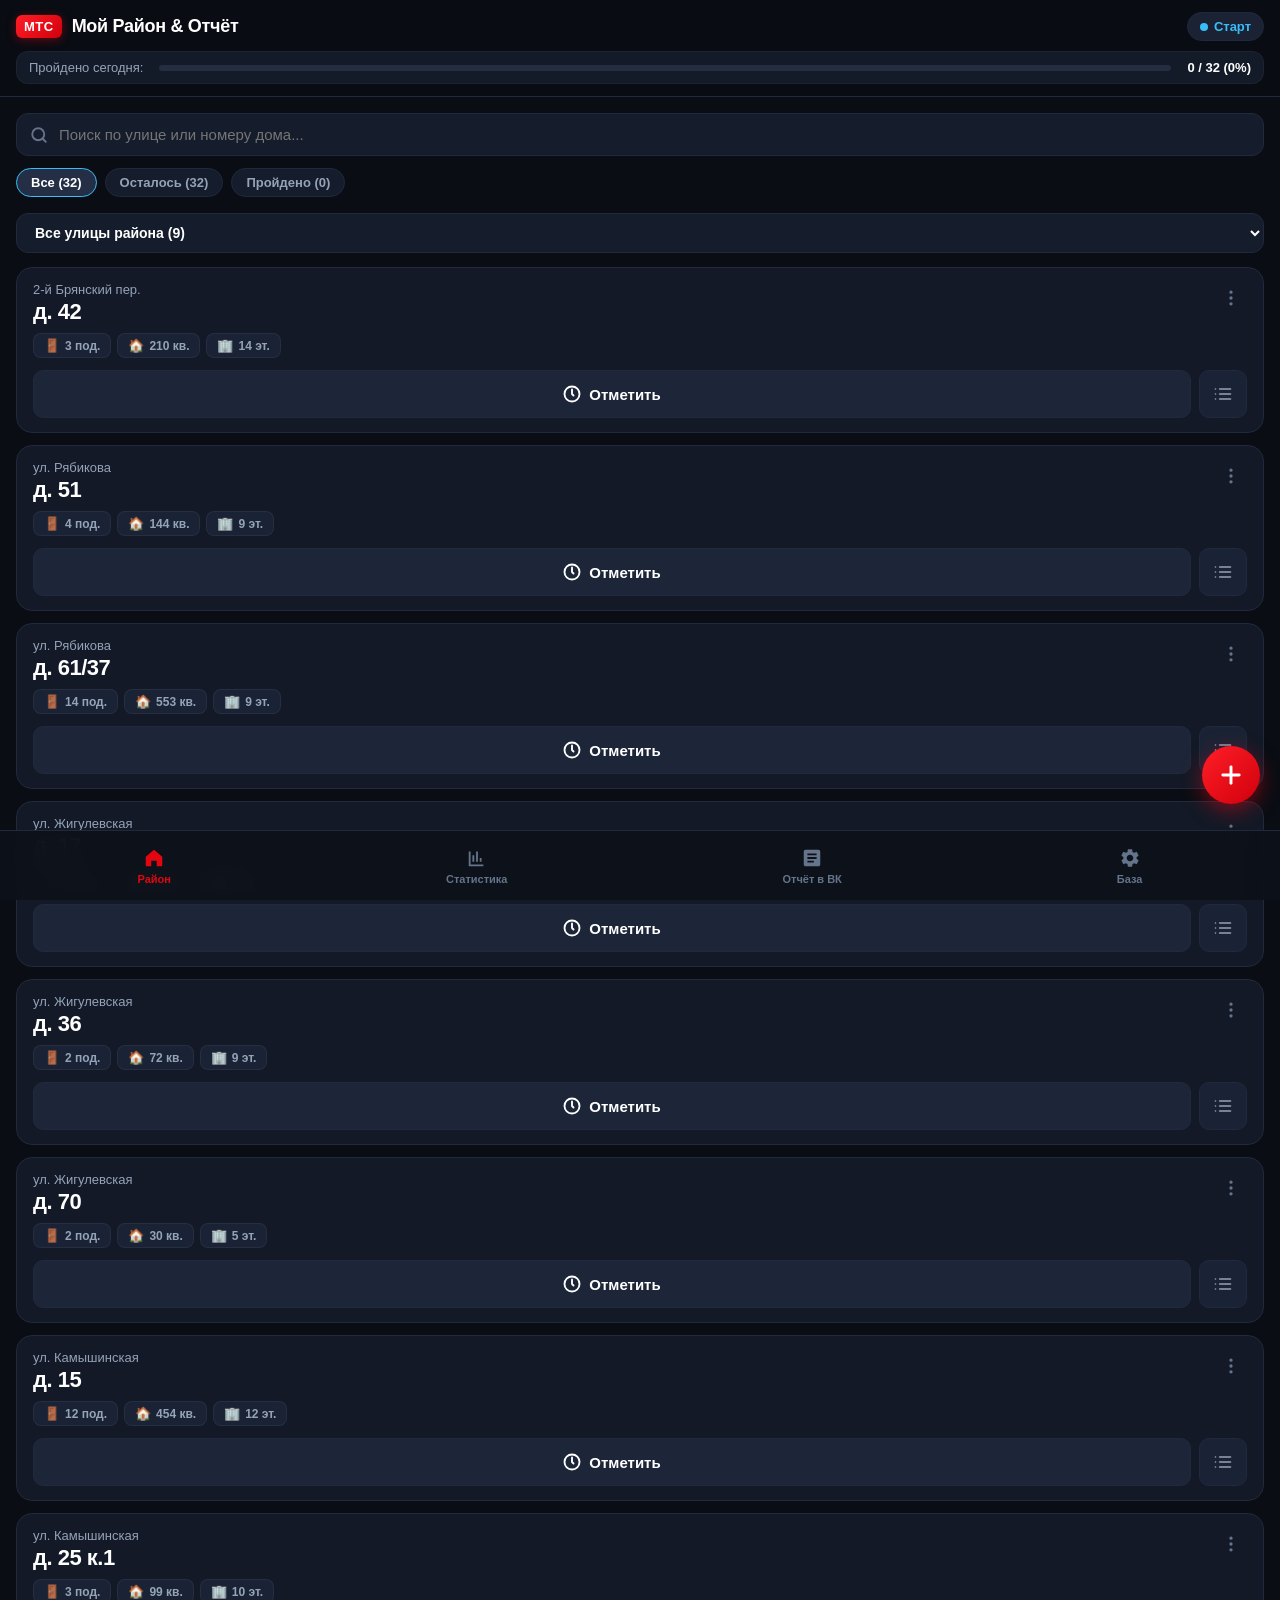
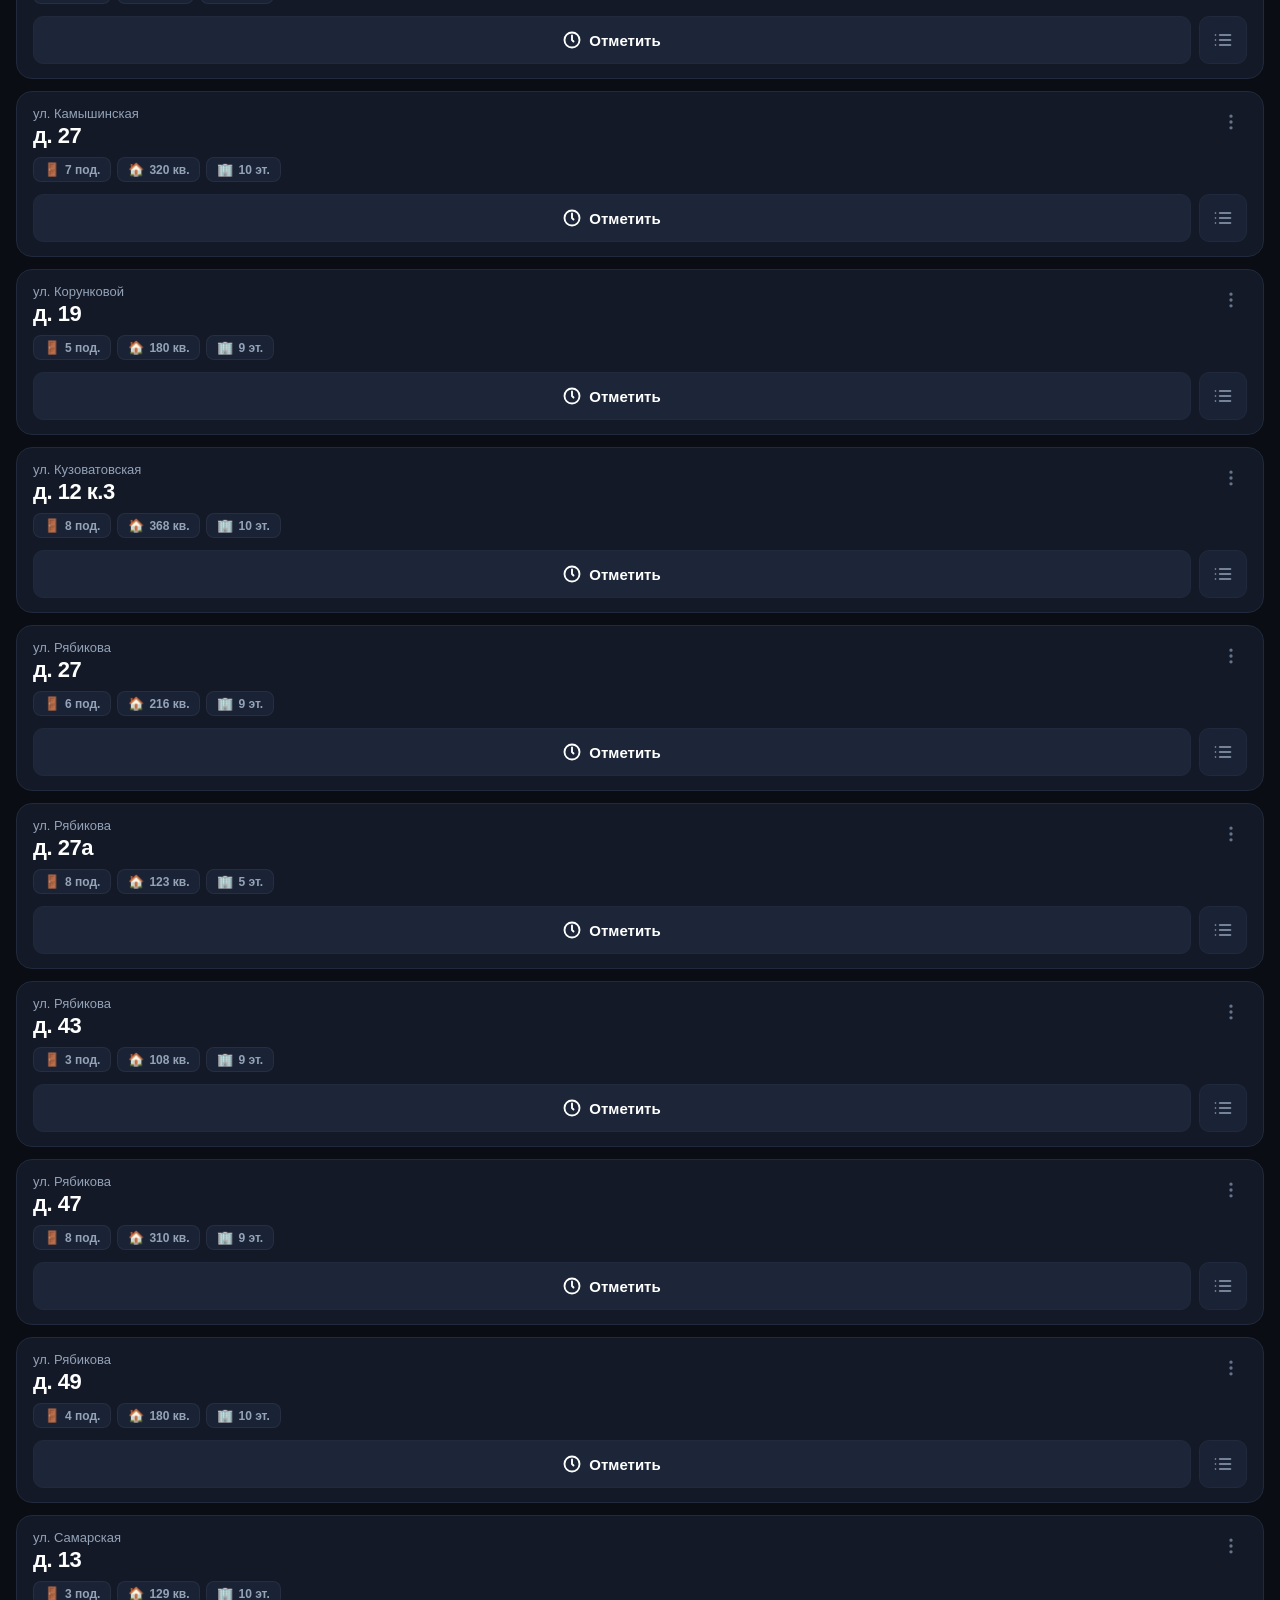
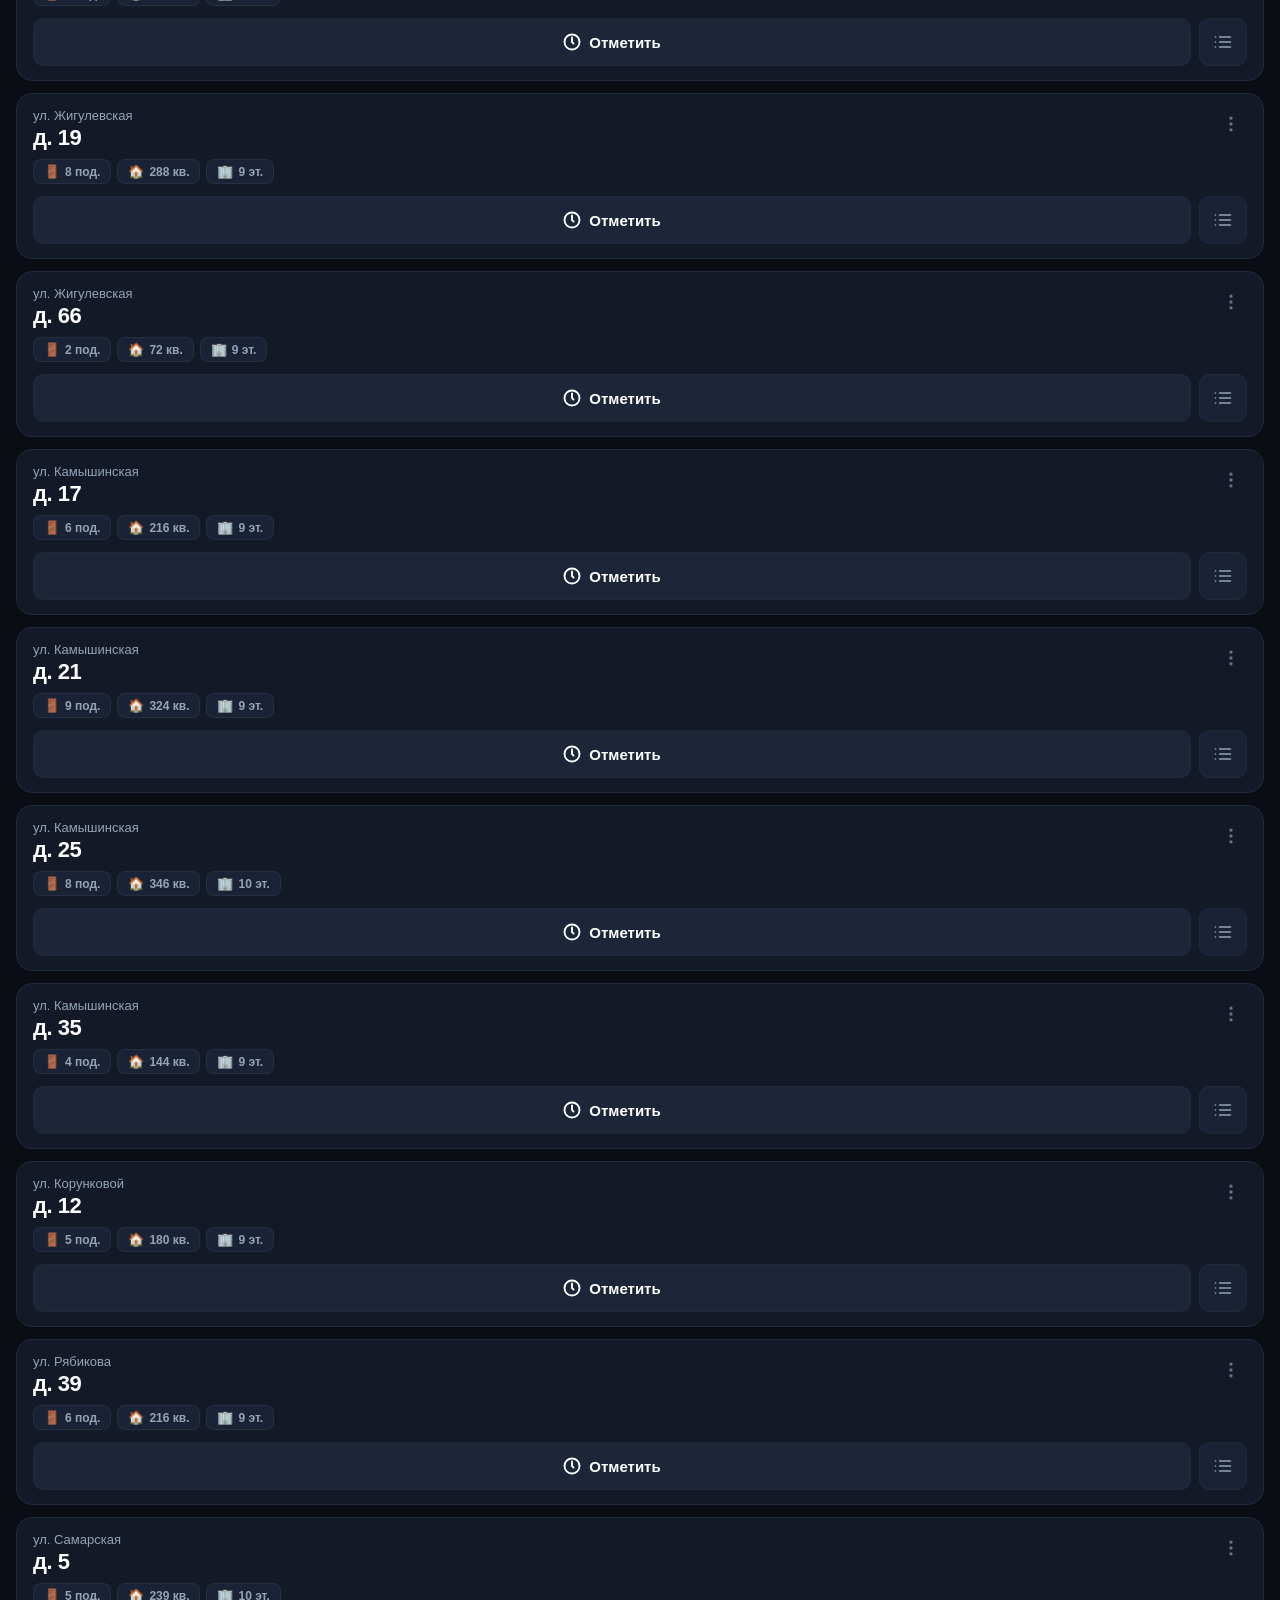
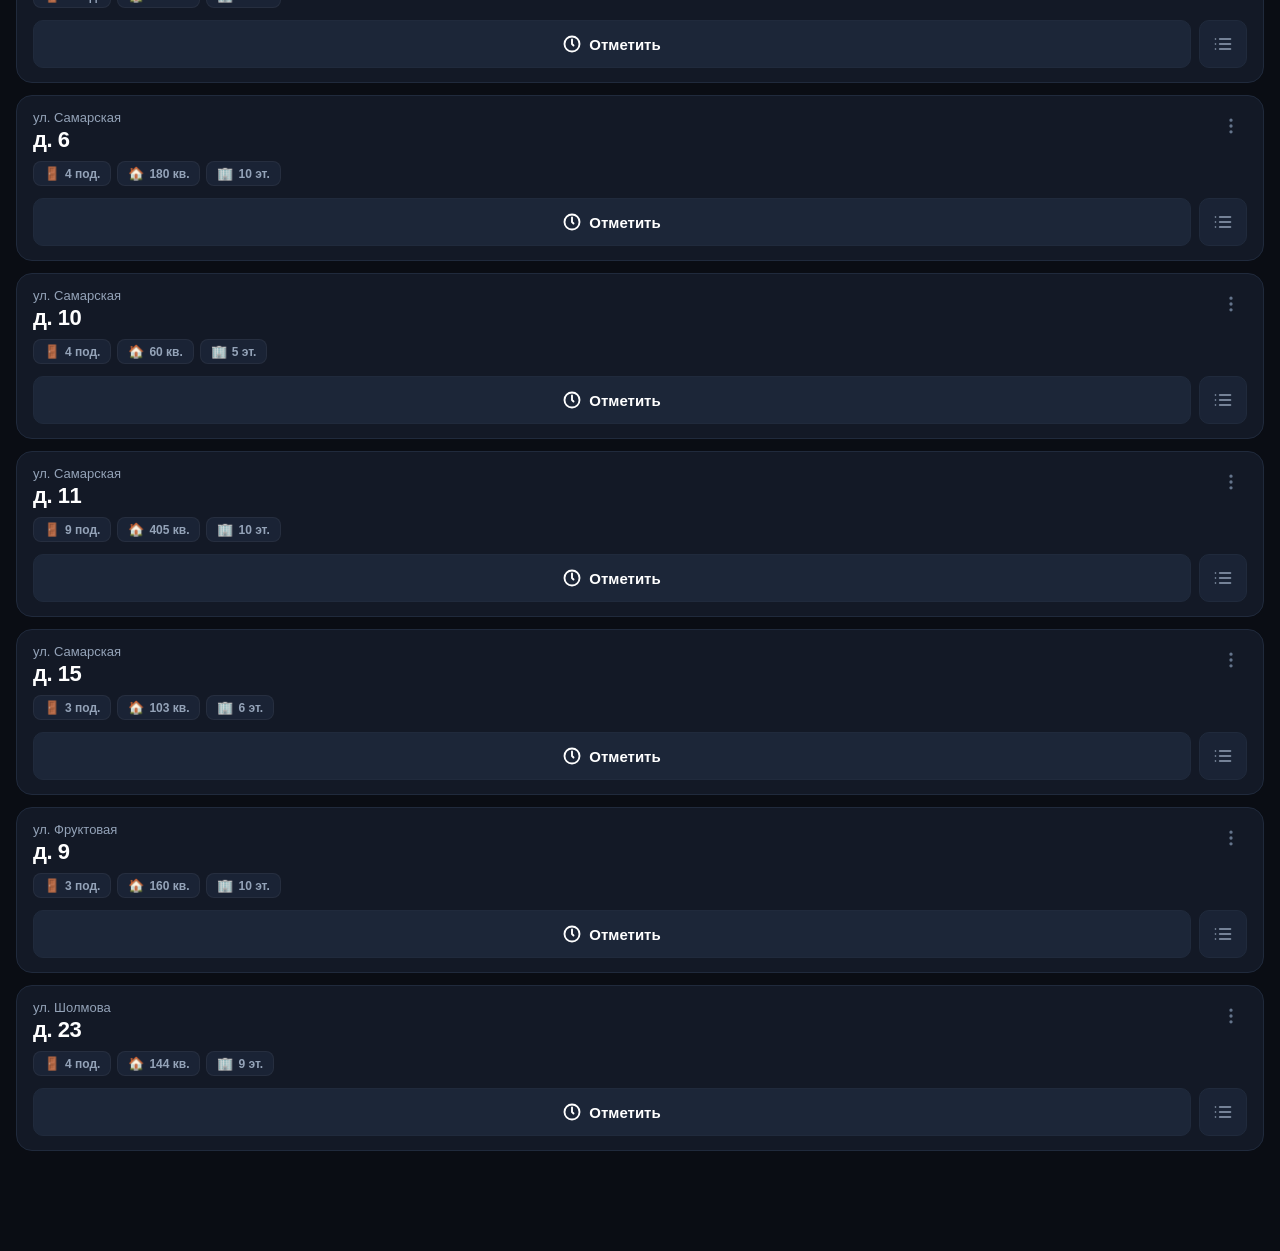
==== commit a5bda480: "feat: объединение классического отчета МТС->ВК с портала и нового модуля района - Возвращен полный ф" ====
--- a/index.html
+++ b/index.html
@@ -3,7 +3,7 @@
 <head>
   <meta charset="UTF-8">
   <meta name="viewport" content="width=device-width, initial-scale=1.0, maximum-scale=1.0, user-scalable=no, viewport-fit=cover">
-  <title>МТС Район — Обход и Статистика</title>
+  <title>МТС Район — Обход, Портал и ВК</title>
   <style>
     :root {
       --bg-dark: #0A0D14;
@@ -18,6 +18,7 @@
       --done-gradient: linear-gradient(135deg, #10B981 0%, #059669 100%);
       --partial: #F59E0B;
       --blue: #38BDF8;
+      --vk-blue: #2787F5;
       --text: #F1F5F9;
       --text-muted: #94A3B8;
       --text-dim: #64748B;
@@ -48,7 +49,7 @@
       position: sticky;
       top: 0;
       z-index: 100;
-      background: rgba(10, 13, 20, 0.92);
+      background: rgba(10, 13, 20, 0.94);
       backdrop-filter: blur(16px);
       -webkit-backdrop-filter: blur(16px);
       border-bottom: 1px solid var(--border-color);
@@ -743,12 +744,6 @@
       color: #fff;
     }
 
-    .btn-shift-stop {
-      background: rgba(227, 6, 17, 0.15);
-      border: 1px solid var(--primary);
-      color: #FF5A65;
-    }
-
     /* Streets Breakdown */
     .streets-breakdown-card {
       background: var(--bg-card);
@@ -792,7 +787,7 @@
       border-radius: 3px;
     }
 
-    /* Action Buttons in Stats */
+    /* Action Buttons */
     .action-btn-large {
       width: 100%;
       height: 52px;
@@ -813,23 +808,30 @@
 
     .action-btn-secondary {
       width: 100%;
-      height: 50px;
+      height: 48px;
       border-radius: var(--radius);
       background: #1A2335;
       border: 1px solid var(--border-color);
       color: #fff;
-      font-size: 15px;
+      font-size: 14px;
       font-weight: 700;
       display: flex;
       align-items: center;
       justify-content: center;
       gap: 8px;
       cursor: pointer;
-      margin-bottom: 12px;
-    }
-
-    /* REPORT SCREEN */
-    .report-card {
+      margin-bottom: 10px;
+    }
+
+    .action-btn-vk {
+      background: linear-gradient(135deg, #2787F5 0%, #1765C1 100%);
+      border: none;
+      color: #fff;
+      box-shadow: 0 4px 16px rgba(39, 135, 245, 0.35);
+    }
+
+    /* VK / PORTAL REPORT SCREEN */
+    .portal-vk-card {
       background: var(--bg-card);
       border: 1px solid var(--border-color);
       border-radius: var(--radius);
@@ -837,59 +839,139 @@
       margin-bottom: 16px;
     }
 
-    .report-textarea {
+    .card-title {
+      font-size: 12px;
+      font-weight: 800;
+      text-transform: uppercase;
+      letter-spacing: 0.5px;
+      color: var(--blue);
+      margin-bottom: 12px;
+    }
+
+    .form-group-vk {
+      margin-bottom: 14px;
+    }
+
+    .form-label-vk {
+      display: block;
+      font-size: 12px;
+      font-weight: 700;
+      color: var(--text-muted);
+      margin-bottom: 6px;
+    }
+
+    .form-input-vk {
       width: 100%;
-      height: 280px;
       background: #0E1420;
       border: 1px solid var(--border-color);
       border-radius: var(--radius-sm);
-      padding: 12px;
-      color: #fff;
-      font-family: monospace;
+      padding: 12px 14px;
+      color: #fff;
+      font-size: 14px;
+      outline: none;
+    }
+
+    .form-input-vk:focus {
+      border-color: var(--primary);
+    }
+
+    .days-grid {
+      display: grid;
+      grid-template-columns: repeat(7, 1fr);
+      gap: 6px;
+      margin-top: 6px;
+    }
+
+    .day-btn {
+      height: 38px;
+      border-radius: 8px;
+      border: 1px solid var(--border-color);
+      background: #182234;
+      color: var(--text-muted);
       font-size: 13px;
-      line-height: 1.5;
-      resize: none;
-      outline: none;
-      white-space: pre-wrap;
-    }
-
-    /* SETTINGS / HISTORY SCREEN */
-    .settings-group {
-      background: var(--bg-card);
-      border: 1px solid var(--border-color);
-      border-radius: var(--radius);
-      padding: 16px;
-      margin-bottom: 16px;
-    }
-
-    .settings-title {
+      font-weight: 700;
+      cursor: pointer;
+      display: flex;
+      align-items: center;
+      justify-content: center;
+      transition: all 0.2s;
+    }
+
+    .day-btn.selected {
+      background: var(--primary-gradient);
+      border-color: var(--primary);
+      color: #fff;
+    }
+
+    .switch-row {
+      display: flex;
+      justify-content: space-between;
+      align-items: center;
+      padding: 8px 0;
+    }
+
+    .switch-label {
       font-size: 14px;
       font-weight: 700;
       color: #fff;
-      margin-bottom: 12px;
-      display: flex;
-      align-items: center;
-      gap: 8px;
-    }
-
-    .history-card {
-      background: #182234;
-      border-radius: var(--radius-sm);
-      padding: 12px;
-      margin-bottom: 8px;
-      border: 1px solid rgba(255,255,255,0.05);
-    }
-
-    .history-card-date {
-      font-size: 13px;
-      font-weight: 700;
-      color: var(--blue);
-      margin-bottom: 4px;
-    }
-
-    .history-card-stats {
+    }
+
+    .switch-desc {
       font-size: 12px;
       color: var(--text-muted);
+      margin-top: 2px;
+    }
+
+    .custom-switch {
+      position: relative;
+      display: inline-block;
+      width: 48px;
+      height: 28px;
+    }
+
+    .custom-switch input {
+      opacity: 0;
+      width: 0;
+      height: 0;
+    }
+
+    .slider {
+      position: absolute;
+      cursor: pointer;
+      inset: 0;
+      background-color: #242F46;
+      transition: .3s;
+      border-radius: 28px;
+    }
+
+    .slider:before {
+      position: absolute;
+      content: "";
+      height: 20px;
+      width: 20px;
+      left: 4px;
+      bottom: 4px;
+      background-color: white;
+      transition: .3s;
+      border-radius: 50%;
+    }
+
+    input:checked + .slider {
+      background-color: var(--done);
+    }
+
+    input:checked + .slider:before {
+      transform: translateX(20px);
+    }
+
+    .status-box-vk {
+      background: #162030;
+      border-radius: 10px;
+      padding: 10px 14px;
+      font-size: 12px;
+      color: var(--text-muted);
+      margin-bottom: 14px;
+      border-left: 3px solid var(--blue);
     }
 
     /* MODAL SHEETS */
@@ -1025,7 +1107,7 @@
     <div class="header-top">
       <div class="brand">
         <div class="brand-badge">МТС</div>
-        <div class="brand-title">Мой Район</div>
+        <div class="brand-title">Мой Район & Отчёт</div>
       </div>
       <div class="header-actions">
         <button id="shiftTimerBtn" class="shift-timer-btn" onclick="toggleShiftTimer()">
@@ -1149,42 +1231,136 @@
     </div>
 
     <!-- Actions -->
-    <button class="action-btn-large" onclick="navTo('report')">
-      📋 Сформировать отчёт
+    <button class="action-btn-large" onclick="navTo('vk')">
+      🚀 Перейти к отправке отчёта в ВК
     </button>
     <button class="action-btn-secondary" onclick="confirmNewDay()">
-      🔄 Начать новый обход (сброс)
+      🔄 Начать новый обход (сброс отметок)
     </button>
   </section>
 
-  <!-- ==================== SCREEN 3: REPORT ==================== -->
-  <section id="screenReport" class="screen">
-    <div class="report-card">
-      <div class="settings-title">Готовый текст отчёта</div>
-      <textarea id="reportTextarea" class="report-textarea" readonly></textarea>
+  <!-- ==================== SCREEN 3: VK & PORTAL REPORT (КЛАССИЧЕСКИЙ ОТЧЁТ) ==================== -->
+  <section id="screenVk" class="screen">
+    <!-- Главное действие: Отправка -->
+    <div class="portal-vk-card">
+      <div class="card-title">ОТЧЁТ МТС → ВК (С ПОРТАЛА)</div>
+      <button class="action-btn-large" style="margin-bottom:8px;" onclick="triggerSendNow()">
+        🚀 Собрать с портала и отправить в ВК
+      </button>
+      <div style="font-size:12px;color:var(--text-muted);line-height:1.4;">
+        Приложение зайдёт на <b style="color:#fff;">inventory.ural.mts.ru/pc/agent_day.php</b>, соберёт реальные показатели за сегодня (Подомовой обход, время, ДМХ, звонки) и автоматически отправит готовый отчёт в выбранный чат ВК.
+      </div>
     </div>
 
-    <button class="action-btn-large" onclick="copyReport()">
-      📋 Скопировать в буфер
-    </button>
-    <button class="action-btn-secondary" onclick="shareReport()">
-      🚀 Отправить / Поделиться
-    </button>
+    <!-- Авторизация -->
+    <div class="portal-vk-card">
+      <div class="card-title">ВХОД В АККАУНТЫ (ОДИН РАЗ)</div>
+      <button class="action-btn-secondary" onclick="loginPortal()">
+        🔑 Войти в портал МТС (inventory)
+      </button>
+      <button class="action-btn-secondary action-btn-vk" onclick="loginVk()">
+        💬 Войти в аккаунт ВКонтакте
+      </button>
+    </div>
+
+    <!-- Настройки отправки -->
+    <div class="portal-vk-card">
+      <div class="card-title">КУДА ОТПРАВЛЯТЬ</div>
+
+      <div class="form-group-vk">
+        <label class="form-label-vk">Чат ВКонтакте (ID беседы)</label>
+        <div style="display:flex;gap:8px;">
+          <input type="text" id="vkPeerInput" class="form-input-vk" placeholder="Например: c66 или 2000000066">
+          <button class="action-btn-secondary action-btn-vk" style="width:auto;padding:0 14px;white-space:nowrap;margin-bottom:0;" onclick="pickVkChat()">
+            Выбрать чат
+          </button>
+        </div>
+      </div>
+
+      <div class="form-group-vk">
+        <label class="form-label-vk">Домен ВК</label>
+        <input type="text" id="vkHostInput" class="form-input-vk" value="vk.com">
+      </div>
+
+      <div class="form-group-vk">
+        <label class="form-label-vk">Количество звонков за сегодня</label>
+        <input type="number" id="vkCallsInput" class="form-input-vk" value="0">
+      </div>
+    </div>
+
+    <!-- Напоминание по расписанию -->
+    <div class="portal-vk-card">
+      <div class="card-title">НАПОМИНАНИЕ ПО РАСПИСАНИЮ</div>
+
+      <div class="status-box-vk" id="vkStatusText">
+        Загрузка состояния...
+      </div>
+
+      <div class="switch-row">
+        <div>
+          <div class="switch-label">Напоминать отправить отчёт</div>
+          <div class="switch-desc">Будильник пришлёт уведомление в заданное время</div>
+        </div>
+        <label class="custom-switch">
+          <input type="checkbox" id="vkEnabledInput" onchange="saveVkForm()">
+          <span class="slider"></span>
+        </label>
+      </div>
+
+      <div class="form-group-vk" style="margin-top:14px;">
+        <label class="form-label-vk">Время напоминания</label>
+        <div style="display:flex;gap:8px;">
+          <input type="number" id="vkHourInput" class="form-input-vk" style="text-align:center;font-size:18px;font-weight:700;" min="0" max="23" value="22" onchange="saveVkForm()">
+          <span style="font-size:20px;font-weight:700;align-self:center;">:</span>
+          <input type="number" id="vkMinuteInput" class="form-input-vk" style="text-align:center;font-size:18px;font-weight:700;" min="0" max="59" value="00" onchange="saveVkForm()">
+        </div>
+      </div>
+
+      <div class="form-group-vk">
+        <label class="form-label-vk">Дни недели</label>
+        <div class="days-grid" id="vkDaysGrid">
+          <button class="day-btn selected" data-day="1" onclick="toggleDay(1)">Пн</button>
+          <button class="day-btn selected" data-day="2" onclick="toggleDay(2)">Вт</button>
+          <button class="day-btn selected" data-day="3" onclick="toggleDay(3)">Ср</button>
+          <button class="day-btn selected" data-day="4" onclick="toggleDay(4)">Чт</button>
+          <button class="day-btn selected" data-day="5" onclick="toggleDay(5)">Пт</button>
+          <button class="day-btn" data-day="6" onclick="toggleDay(6)">Сб</button>
+          <button class="day-btn" data-day="7" onclick="toggleDay(7)">Вс</button>
+        </div>
+      </div>
+
+      <button class="action-btn-secondary" style="margin-top:10px;" onclick="testVkNotification()">
+        🔔 Проверить напоминание (через 10 сек)
+      </button>
+
+      <button class="action-btn-secondary" style="background:#202B3E;border-color:var(--done);color:var(--done);" onclick="saveVkForm(true)">
+        💾 Сохранить настройки
+      </button>
+    </div>
+
+    <!-- Шаблон отчёта -->
+    <div class="portal-vk-card">
+      <div class="card-title">ШАБЛОН СООБЩЕНИЯ</div>
+      <textarea id="vkTemplateInput" class="form-input-vk" style="height:170px;font-family:monospace;font-size:12px;line-height:1.4;" onchange="saveVkForm()"></textarea>
+      <div style="font-size:11px;color:var(--text-dim);margin-top:6px;">
+        Доступные переменные: {дата}, {тип дня}, {общее количество дмх}, {поквартирный обход дмх}, {общее время поквартирного обхода}, {визуализация дмх}, {общее время}, {количество звонков}
+      </div>
+    </div>
   </section>
 
   <!-- ==================== SCREEN 4: SETTINGS / DATABASE ==================== -->
   <section id="screenSettings" class="screen">
     <!-- History of Shifts -->
-    <div class="settings-group">
-      <div class="settings-title">📜 История прошлых смен</div>
+    <div class="portal-vk-card">
+      <div class="card-title">ИСТОРИЯ ОБХОДОВ РАЙОНА</div>
       <div id="historyList">
-        <div style="font-size:13px;color:var(--text-muted);">История пока пуста. После нажатия «Начать новый обход» статистика сохраняется сюда.</div>
+        <div style="font-size:13px;color:var(--text-muted);">История пока пуста. После завершения дня статистика сохраняется сюда.</div>
       </div>
     </div>
 
     <!-- Database Info & Actions -->
-    <div class="settings-group">
-      <div class="settings-title">⚙️ Управление базой адресов</div>
+    <div class="portal-vk-card">
+      <div class="card-title">БАЗА ДОМОВ РАЙОНА</div>
       <div style="font-size:13px;color:var(--text-muted);margin-bottom:12px;">
         Всего домов в базе: <b id="settingsTotalHouses" style="color:#fff;">32</b><br>
         Всего подъездов: <b id="settingsTotalEntrances" style="color:#fff;">173</b><br>
@@ -1200,7 +1376,7 @@
         📥 Импорт базы (JSON)
       </button>
       <button class="action-btn-secondary" style="color:#FF5A65;border-color:rgba(227,6,17,0.3);" onclick="confirmResetToDefault()">
-        ⚠️ Сбросить к исходным 32 адресам
+        ⚠️ Сбросить к исходным 32 адресам с фото
       </button>
     </div>
   </section>
@@ -1214,19 +1390,19 @@
   <nav class="bottom-nav">
     <button class="nav-item active" id="navHouses" onclick="navTo('houses')">
       <svg viewBox="0 0 24 24"><path d="M3 10.5L12 3l9 7.5V20a1 1 0 0 1-1 1h-5v-6h-6v6H4a1 1 0 0 1-1-1v-9.5z"/></svg>
-      <span>Адреса</span>
+      <span>Район</span>
     </button>
     <button class="nav-item" id="navStats" onclick="navTo('stats')">
       <svg viewBox="0 0 24 24"><path d="M5 19h14v2H3V5h2v14zm4-3H7V9h2v7zm4 0h-2V5h2v11zm4 0h-2v-4h2v4z"/></svg>
       <span>Статистика</span>
     </button>
-    <button class="nav-item" id="navReport" onclick="navTo('report')">
+    <button class="nav-item" id="navVk" onclick="navTo('vk')">
       <svg viewBox="0 0 24 24"><path d="M19 3H5c-1.1 0-2 .9-2 2v14c0 1.1.9 2 2 2h14c1.1 0 2-.9 2-2V5c0-1.1-.9-2-2-2zm-5 14H7v-2h7v2zm3-4H7v-2h10v2zm0-4H7V7h10v2z"/></svg>
-      <span>Отчёт</span>
+      <span>Отчёт в ВК</span>
     </button>
     <button class="nav-item" id="navSettings" onclick="navTo('settings')">
       <svg viewBox="0 0 24 24"><path d="M19.14 12.94c.04-.3.06-.61.06-.94 0-.32-.02-.64-.07-.94l2.03-1.58c.18-.14.23-.41.12-.61l-1.92-3.32c-.12-.22-.37-.29-.59-.22l-2.39.96c-.5-.38-1.03-.7-1.62-.94l-.36-2.54c-.04-.24-.24-.41-.48-.41h-3.84c-.24 0-.43.17-.47.41l-.36 2.54c-.59.24-1.13.57-1.62.94l-2.39-.96c-.22-.08-.47 0-.59.22L2.74 8.87c-.12.21-.08.47.12.61l2.03 1.58c-.05.3-.09.63-.09.94s.02.64.07.94l-2.03 1.58c-.18.14-.23.41-.12.61l1.92 3.32c.12.22.37.29.59.22l2.39-.96c.5.38 1.03.7 1.62.94l.36 2.54c.05.24.24.41.48.41h3.84c.24 0 .44-.17.47-.41l.36-2.54c.59-.24 1.13-.56 1.62-.94l2.39.96c.22.08.47 0 .59-.22l1.92-3.32c.12-.22.07-.47-.12-.61l-2.01-1.58zM12 15.6c-1.98 0-3.6-1.62-3.6-3.6s1.62-3.6 3.6-3.6 3.6 1.62 3.6 3.6-1.62 3.6-3.6 3.6z"/></svg>
-      <span>Настройки</span>
+      <span>База</span>
     </button>
   </nav>
 
@@ -1335,6 +1511,9 @@
     let shiftSeconds = 0;
     let isShiftRunning = false;
 
+    // VK Settings State
+    let vkSelectedDays = new Set([1, 2, 3, 4, 5]);
+
     // --- Android Bridge Integration & Storage ---
     function callNative(action, arg) {
       try {
@@ -1359,7 +1538,6 @@
       if (window.AndroidBridge && typeof window.AndroidBridge.toast === 'function') {
         window.AndroidBridge.toast(text);
       }
-      // In-app HTML toast
       const container = document.getElementById('toastContainer');
       const toast = document.createElement('div');
       toast.className = 'toast-msg';
@@ -1373,7 +1551,6 @@
     }
 
     function loadState() {
-      // Try Android storage first, then localStorage
       let raw = callNative('loadFromStorage', 'topmts_houses');
       if (!raw) raw = localStorage.getItem('topmts_houses');
 
@@ -1407,6 +1584,9 @@
       let savedSeconds = localStorage.getItem('topmts_shift_seconds');
       if (savedSeconds) shiftSeconds = parseInt(savedSeconds, 10) || 0;
       updateShiftTimerDisplay();
+
+      // Load VK / Portal Settings
+      loadVkSettings();
     }
 
     function saveState() {
@@ -1421,6 +1601,183 @@
       localStorage.setItem('topmts_history', json);
       callNative('saveToStorage', 'topmts_history', json);
       renderHistory();
+    }
+
+    // --- VK Settings & Actions (Классический отчёт) ---
+    function loadVkSettings() {
+      let data = null;
+      if (window.AndroidBridge && typeof window.AndroidBridge.getVkSettings === 'function') {
+        try {
+          data = JSON.parse(window.AndroidBridge.getVkSettings());
+        } catch(e) {}
+      }
+
+      if (!data) {
+        // Fallback to local storage
+        const raw = localStorage.getItem('topmts_vk_settings');
+        if (raw) {
+          try { data = JSON.parse(raw); } catch(e) {}
+        }
+      }
+
+      if (data) {
+        document.getElementById('vkPeerInput').value = data.peer || '';
+        document.getElementById('vkHostInput').value = data.vkHost || 'vk.com';
+        document.getElementById('vkCallsInput').value = data.calls || '0';
+        document.getElementById('vkEnabledInput').checked = !!data.enabled;
+        document.getElementById('vkHourInput').value = (data.hour !== undefined) ? data.hour : 22;
+        document.getElementById('vkMinuteInput').value = (data.minute !== undefined) ? String(data.minute).padStart(2,'0') : '00';
+        document.getElementById('vkTemplateInput').value = data.template || defaultVkTemplate();
+        if (data.statusText) document.getElementById('vkStatusText').innerText = data.statusText;
+
+        if (Array.isArray(data.days)) {
+          vkSelectedDays = new Set(data.days);
+          renderDaysGrid();
+        }
+      } else {
+        document.getElementById('vkTemplateInput').value = defaultVkTemplate();
+        document.getElementById('vkStatusText').innerText = 'Напоминание выключено';
+      }
+    }
+
+    function defaultVkTemplate() {
+      return [
+        '{дата} {тип дня}',
+        'Общее количество ДМХ: {общее количество дмх}',
+        'Поквартирный обход ДМХ: {поквартирный обход дмх}',
+        'Общее время поквартирного обхода: {общее время поквартирного обхода}',
+        'Визуализация, дмх: {визуализация дмх}',
+        'Общее время визуализации: {общее время визуализации}',
+        'Общее время: {общее время}',
+        'Количество звонков: {количество звонков}'
+      ].join('\n');
+    }
+
+    function toggleDay(dayNum) {
+      doVibrate(20);
+      if (vkSelectedDays.has(dayNum)) {
+        vkSelectedDays.delete(dayNum);
+      } else {
+        vkSelectedDays.add(dayNum);
+      }
+      renderDaysGrid();
+      saveVkForm();
+    }
+
+    function renderDaysGrid() {
+      document.querySelectorAll('#vkDaysGrid .day-btn').forEach(btn => {
+        const d = parseInt(btn.getAttribute('data-day'), 10);
+        if (vkSelectedDays.has(d)) {
+          btn.classList.add('selected');
+        } else {
+          btn.classList.remove('selected');
+        }
+      });
+    }
+
+    function saveVkForm(showFeedback = false) {
+      const peer = document.getElementById('vkPeerInput').value.trim();
+      const vkHost = document.getElementById('vkHostInput').value.trim() || 'vk.com';
+      const calls = document.getElementById('vkCallsInput').value.trim() || '0';
+      const enabled = document.getElementById('vkEnabledInput').checked;
+      const hour = parseInt(document.getElementById('vkHourInput').value, 10) || 22;
+      const minute = parseInt(document.getElementById('vkMinuteInput').value, 10) || 0;
+      const template = document.getElementById('vkTemplateInput').value;
+
+      const obj = {
+        peer: peer,
+        vkHost: vkHost,
+        calls: calls,
+        enabled: enabled,
+        hour: hour,
+        minute: minute,
+        template: template,
+        days: Array.from(vkSelectedDays)
+      };
+
+      localStorage.setItem('topmts_vk_settings', JSON.stringify(obj));
+
+      if (window.AndroidBridge && typeof window.AndroidBridge.saveVkSettings === 'function') {
+        window.AndroidBridge.saveVkSettings(JSON.stringify(obj));
+        // refresh status text
+        try {
+          const fresh = JSON.parse(window.AndroidBridge.getVkSettings());
+          if (fresh.statusText) document.getElementById('vkStatusText').innerText = fresh.statusText;
+        } catch(e) {}
+      }
+
+      if (showFeedback) {
+        doVibrate(40);
+        showToast('Настройки отчёта сохранены!');
+      }
+    }
+
+    function loginPortal() {
+      doVibrate(30);
+      if (window.AndroidBridge && typeof window.AndroidBridge.openLoginPortal === 'function') {
+        window.AndroidBridge.openLoginPortal();
+      } else {
+        window.open('https://inventory.ural.mts.ru/pc/agent_day.php', '_blank');
+      }
+    }
+
+    function loginVk() {
+      doVibrate(30);
+      const host = document.getElementById('vkHostInput').value.trim() || 'vk.com';
+      if (window.AndroidBridge && typeof window.AndroidBridge.openLoginVk === 'function') {
+        window.AndroidBridge.openLoginVk(host);
+      } else {
+        window.open('https://' + host + '/im', '_blank');
+      }
+    }
+
+    function pickVkChat() {
+      doVibrate(30);
+      const host = document.getElementById('vkHostInput').value.trim() || 'vk.com';
+      if (window.AndroidBridge && typeof window.AndroidBridge.pickChat === 'function') {
+        window.AndroidBridge.pickChat(host);
+      } else {
+        const manual = prompt('Введите ID беседы (например, c66):', document.getElementById('vkPeerInput').value);
+        if (manual !== null) {
+          window.onChatPicked(manual);
+        }
+      }
+    }
+
+    // Callback called from Android onActivityResult
+    window.onChatPicked = function(peer) {
+      document.getElementById('vkPeerInput').value = peer;
+      saveVkForm(true);
+    };
+
+    function triggerSendNow() {
+      doVibrate(50);
+      saveVkForm();
+      const peer = document.getElementById('vkPeerInput').value.trim();
+      const vkHost = document.getElementById('vkHostInput').value.trim() || 'vk.com';
+      const calls = document.getElementById('vkCallsInput').value.trim() || '0';
+      const template = document.getElementById('vkTemplateInput').value;
+
+      if (!peer) {
+        alert('Пожалуйста, укажите или выберите чат ВКонтакте.');
+        return;
+      }
+
+      if (window.AndroidBridge && typeof window.AndroidBridge.sendReportNow === 'function') {
+        window.AndroidBridge.sendReportNow(peer, vkHost, calls, template);
+      } else {
+        alert('На компьютере запуск через RunnerActivity доступен только внутри Android APK. Скопируйте готовый текст из вкладки «Статистика».');
+      }
+    }
+
+    function testVkNotification() {
+      doVibrate(30);
+      saveVkForm();
+      if (window.AndroidBridge && typeof window.AndroidBridge.testNotification === 'function') {
+        window.AndroidBridge.testNotification();
+      } else {
+        showToast('Проверочное уведомление (работает на телефоне)');
+      }
     }
 
     // --- Shift Timer ---
@@ -1585,7 +1942,6 @@
       updateStreetDropdown();
       renderHousesList();
       renderStats();
-      renderReport();
       renderSettings();
     }
 
@@ -1617,7 +1973,6 @@
     function renderHousesList() {
       const container = document.getElementById('housesList');
 
-      // Calculate Counts for Filter Chips
       const totalCount = houses.length;
       const doneCount = houses.filter(h => h.visited || h.visitedEntrances > 0).length;
       const remainCount = totalCount - doneCount;
@@ -1626,12 +1981,10 @@
       document.getElementById('countRemain').innerText = remainCount;
       document.getElementById('countDone').innerText = doneCount;
 
-      // Header summary
       const percent = totalCount > 0 ? Math.round((doneCount / totalCount) * 100) : 0;
       document.getElementById('headerProgressFill').style.width = percent + '%';
       document.getElementById('headerProgressText').innerText = `${doneCount} / ${totalCount} (${percent}%)`;
 
-      // Filter
       let filtered = houses.filter(h => {
         if (currentFilter === 'remain' && (h.visited || h.visitedEntrances > 0)) return false;
         if (currentFilter === 'done' && !(h.visited || h.visitedEntrances > 0)) return false;
@@ -1663,7 +2016,6 @@
 
         let checkedCount = h.checkedEntrances ? h.checkedEntrances.length : (h.visited ? h.entrances : 0);
 
-        // Entrance chips
         let entranceChipsHtml = '';
         for (let i = 1; i <= h.entrances; i++) {
           const isChecked = h.checkedEntrances && h.checkedEntrances.includes(i);
@@ -1733,7 +2085,6 @@
       const remainingHouses = totalHouses - doneHouses;
       const percent = totalHouses > 0 ? Math.round((doneHouses / totalHouses) * 100) : 0;
 
-      // Circle
       const strokeOffset = 283 - (283 * percent) / 100;
       document.getElementById('statCircleBar').style.strokeDashoffset = strokeOffset;
       document.getElementById('statCirclePercent').innerText = percent + '%';
@@ -1741,7 +2092,6 @@
       document.getElementById('statHousesMain').innerText = `${doneHouses} / ${totalHouses}`;
       document.getElementById('statRemainingSub').innerText = `Осталось ${remainingHouses} ${declOfNum(remainingHouses, ['дом', 'дома', 'домов'])}`;
 
-      // Entrances calculation
       const totalEntrances = houses.reduce((sum, h) => sum + h.entrances, 0);
       const doneEntrances = houses.reduce((sum, h) => {
         if (h.visited) return sum + h.entrances;
@@ -1750,12 +2100,10 @@
       document.getElementById('statEntrancesVal').innerText = doneEntrances;
       document.getElementById('statEntrancesSub').innerText = `из ${totalEntrances} (${totalEntrances - doneEntrances} ост.)`;
 
-      // Flats calculation
       const totalFlats = houses.reduce((sum, h) => sum + h.flats, 0);
       const doneFlats = houses.reduce((sum, h) => {
         if (h.visited) return sum + h.flats;
         if (h.checkedEntrances && h.checkedEntrances.length > 0) {
-          // Proportion of flats for partial entrances
           return sum + Math.round((h.flats * h.checkedEntrances.length) / h.entrances);
         }
         return sum;
@@ -1763,7 +2111,6 @@
       document.getElementById('statFlatsVal').innerText = doneFlats.toLocaleString();
       document.getElementById('statFlatsSub').innerText = `из ${totalFlats.toLocaleString()} охват`;
 
-      // Streets Breakdown
       const streetsMap = {};
       houses.forEach(h => {
         if (!streetsMap[h.street]) streetsMap[h.street] = { total: 0, done: 0 };
@@ -1813,90 +2160,6 @@
       }
     }
 
-    // --- Render Report ---
-    function renderReport() {
-      const totalHouses = houses.length;
-      const doneHouses = houses.filter(h => h.visited || (h.checkedEntrances && h.checkedEntrances.length > 0));
-      const totalEntrances = houses.reduce((sum, h) => sum + h.entrances, 0);
-      const doneEntrances = houses.reduce((sum, h) => {
-        if (h.visited) return sum + h.entrances;
-        return sum + (h.checkedEntrances ? h.checkedEntrances.length : 0);
-      }, 0);
-      const doneFlats = houses.reduce((sum, h) => {
-        if (h.visited) return sum + h.flats;
-        if (h.checkedEntrances && h.checkedEntrances.length > 0) {
-          return sum + Math.round((h.flats * h.checkedEntrances.length) / h.entrances);
-        }
-        return sum;
-      }, 0);
-
-      const now = new Date();
-      const dateStr = `${String(now.getDate()).padStart(2, '0')}.${String(now.getMonth() + 1).padStart(2, '0')}.${now.getFullYear()}`;
-      const timeStr = formatTimer(shiftSeconds);
-
-      // Group completed by street
-      const byStreet = {};
-      doneHouses.forEach(h => {
-        if (!byStreet[h.street]) byStreet[h.street] = [];
-        let info = `д. ${h.house}`;
-        if (!h.visited && h.checkedEntrances && h.checkedEntrances.length > 0) {
-          info += ` (${h.checkedEntrances.length}/${h.entrances} под.)`;
-        }
-        byStreet[h.street].push(info);
-      });
-
-      let streetsReport = '';
-      const streetKeys = Object.keys(byStreet).sort();
-      if (streetKeys.length) {
-        streetsReport = streetKeys.map(s => `• ${s}: ${byStreet[s].join(', ')}`).join('\n');
-      } else {
-        streetsReport = '(Пока нет пройденных адресов)';
-      }
-
-      const percent = totalHouses > 0 ? Math.round((doneHouses.length / totalHouses) * 100) : 0;
-
-      const report = [
-        `📢 Отчёт по расклейке МТС`,
-        `📅 Дата: ${dateStr}`,
-        `⏱ Время на территории: ${timeStr}`,
-        ``,
-        `✅ Пройдено домов: ${doneHouses.length} из ${totalHouses} (${percent}%)`,
-        `🚪 Подъездов поклеено: ${doneEntrances} из ${totalEntrances}`,
-        `🏠 Охвачено квартир (ДМХ): ${doneFlats.toLocaleString()}`,
-        ``,
-        `📍 Пройденные адреса:`,
-        streetsReport
-      ].join('\n');
-
-      document.getElementById('reportTextarea').value = report;
-    }
-
-    function copyReport() {
-      doVibrate(40);
-      const text = document.getElementById('reportTextarea').value;
-      if (window.AndroidBridge && typeof window.AndroidBridge.copyToClipboard === 'function') {
-        window.AndroidBridge.copyToClipboard(text);
-      } else {
-        navigator.clipboard.writeText(text).then(() => {
-          showToast('Отчёт скопирован в буфер!');
-        }).catch(() => {
-          showToast('Скопируйте текст из поля');
-        });
-      }
-    }
-
-    function shareReport() {
-      doVibrate(40);
-      const text = document.getElementById('reportTextarea').value;
-      if (window.AndroidBridge && typeof window.AndroidBridge.shareText === 'function') {
-        window.AndroidBridge.shareText(text);
-      } else if (navigator.share) {
-        navigator.share({ title: 'Отчёт МТС', text: text }).catch(() => {});
-      } else {
-        copyReport();
-      }
-    }
-
     // --- Shift Reset / New Day ---
     function confirmNewDay() {
       doVibrate(30);
@@ -1953,9 +2216,9 @@
       }
 
       container.innerHTML = historyRecords.map(item => `
-        <div class="history-card">
-          <div class="history-card-date">📅 ${item.date} — время: ${item.timeWorked || '—'}</div>
-          <div class="history-card-stats">
+        <div style="background:#182234;border-radius:10px;padding:12px;margin-bottom:8px;border:1px solid rgba(255,255,255,0.05);">
+          <div style="font-size:13px;font-weight:700;color:var(--blue);margin-bottom:4px;">📅 ${item.date} — время: ${item.timeWorked || '—'}</div>
+          <div style="font-size:12px;color:var(--text-muted);">
             🏠 Домов: <b>${item.housesCount}</b> &nbsp;|&nbsp; 🚪 Подъездов: <b>${item.entrancesCount}</b>
           </div>
         </div>
@@ -2024,7 +2287,6 @@
 
       doVibrate(40);
       if (id) {
-        // Edit
         const house = houses.find(h => h.id === id);
         if (house) {
           house.street = street;
@@ -2035,7 +2297,6 @@
           showToast(`Дом ${street}, ${houseNum} обновлен`);
         }
       } else {
-        // Add new
         const newId = 'h_' + Date.now();
         houses.push({
           id: newId,
@@ -2149,11 +2410,11 @@
         document.getElementById('navStats').classList.add('active');
         fab.style.display = 'none';
         renderStats();
-      } else if (screenId === 'report') {
-        document.getElementById('screenReport').classList.add('active');
-        document.getElementById('navReport').classList.add('active');
+      } else if (screenId === 'vk') {
+        document.getElementById('screenVk').classList.add('active');
+        document.getElementById('navVk').classList.add('active');
         fab.style.display = 'none';
-        renderReport();
+        loadVkSettings();
       } else if (screenId === 'settings') {
         document.getElementById('screenSettings').classList.add('active');
         document.getElementById('navSettings').classList.add('active');
@@ -2175,10 +2436,9 @@
         navTo('houses');
         return true;
       }
-      return false; // Let native activity finish
+      return false;
     };
 
-    // Utilities
     function escapeHtml(str) {
       return String(str || '')
         .replace(/&/g, '&amp;')
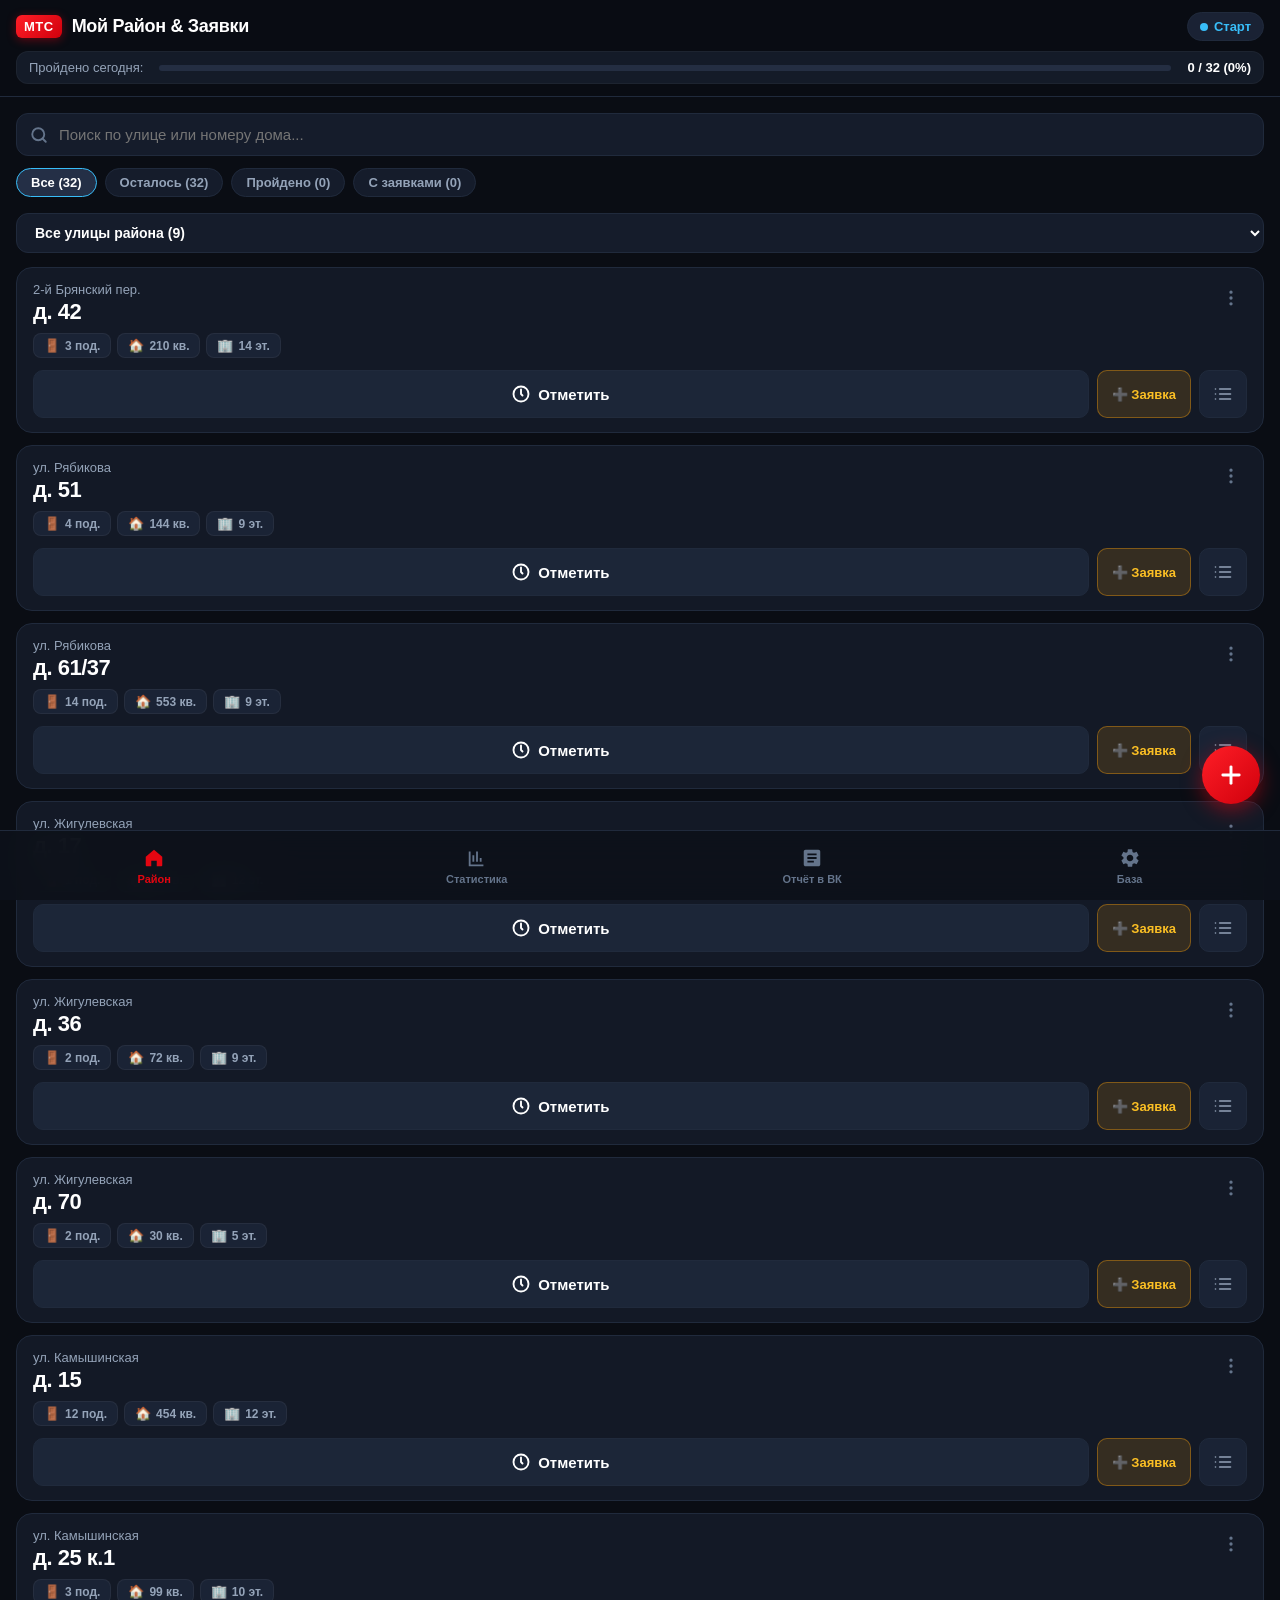
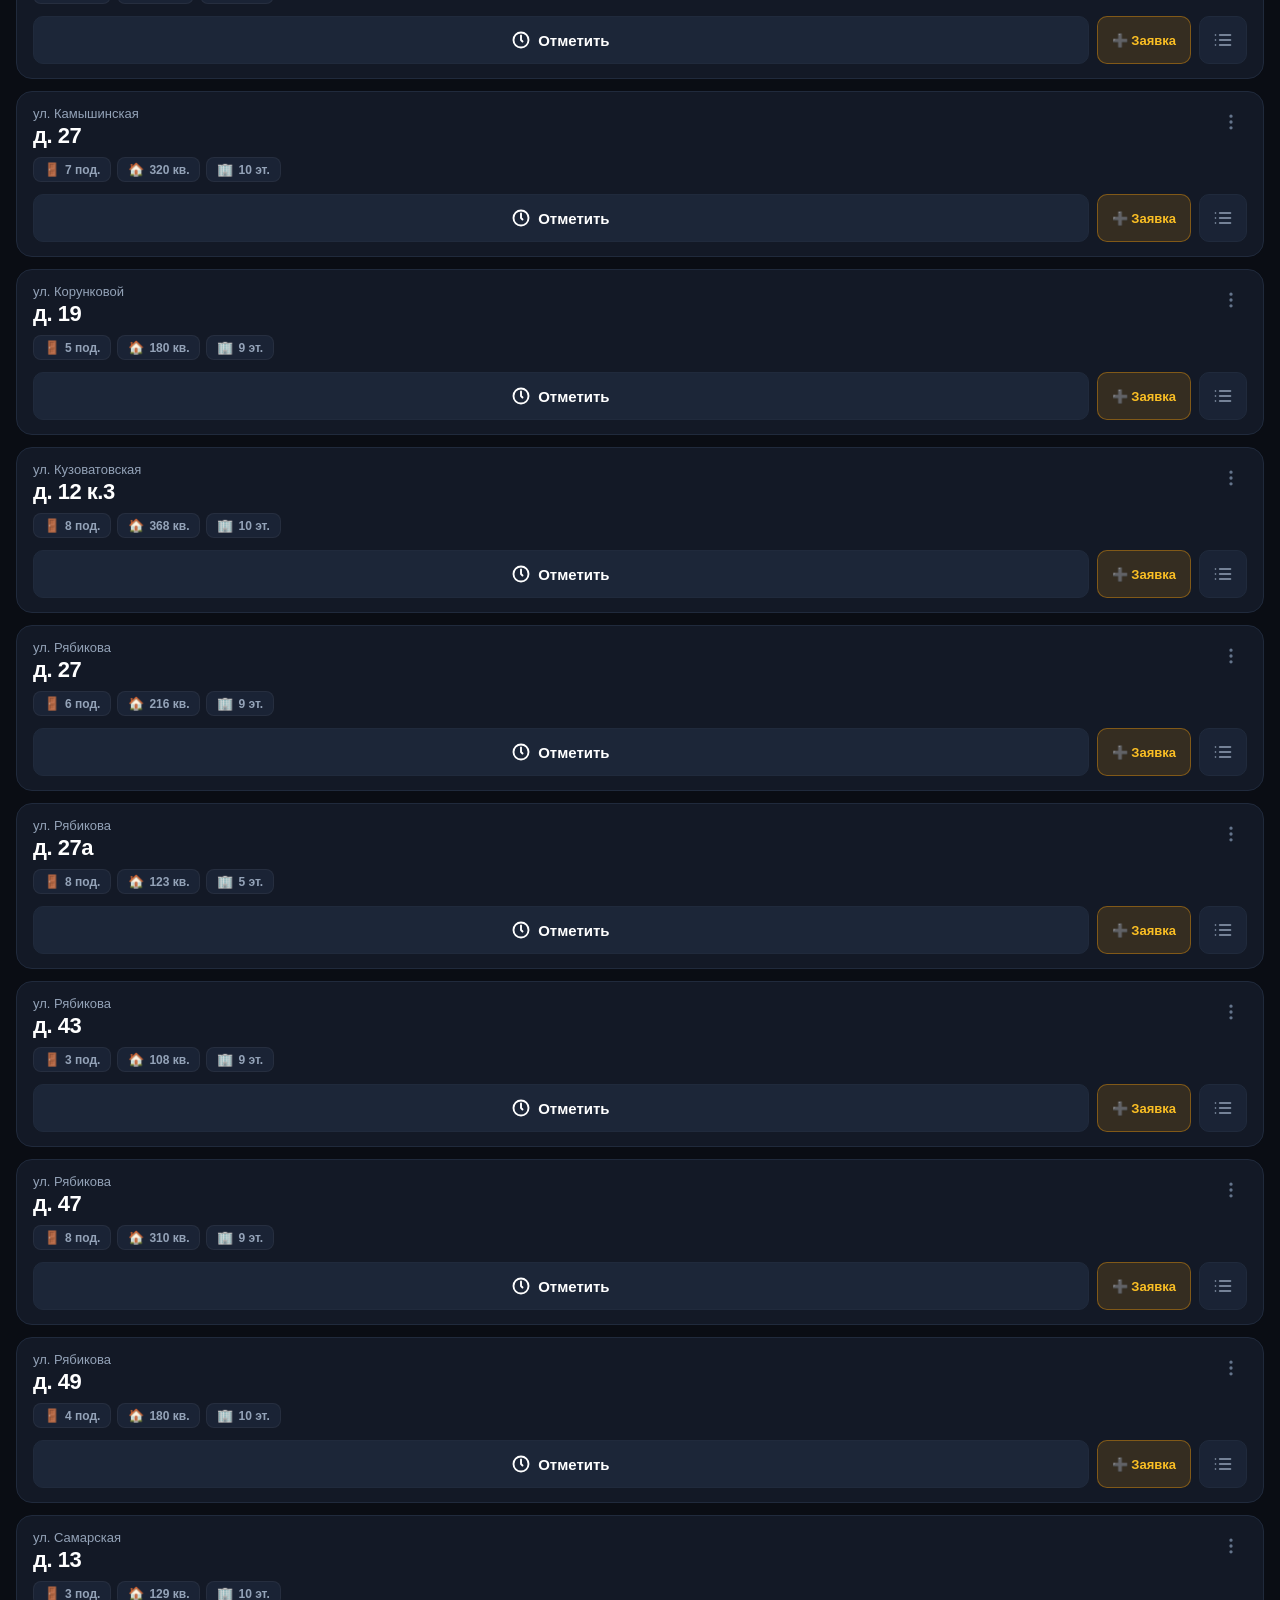
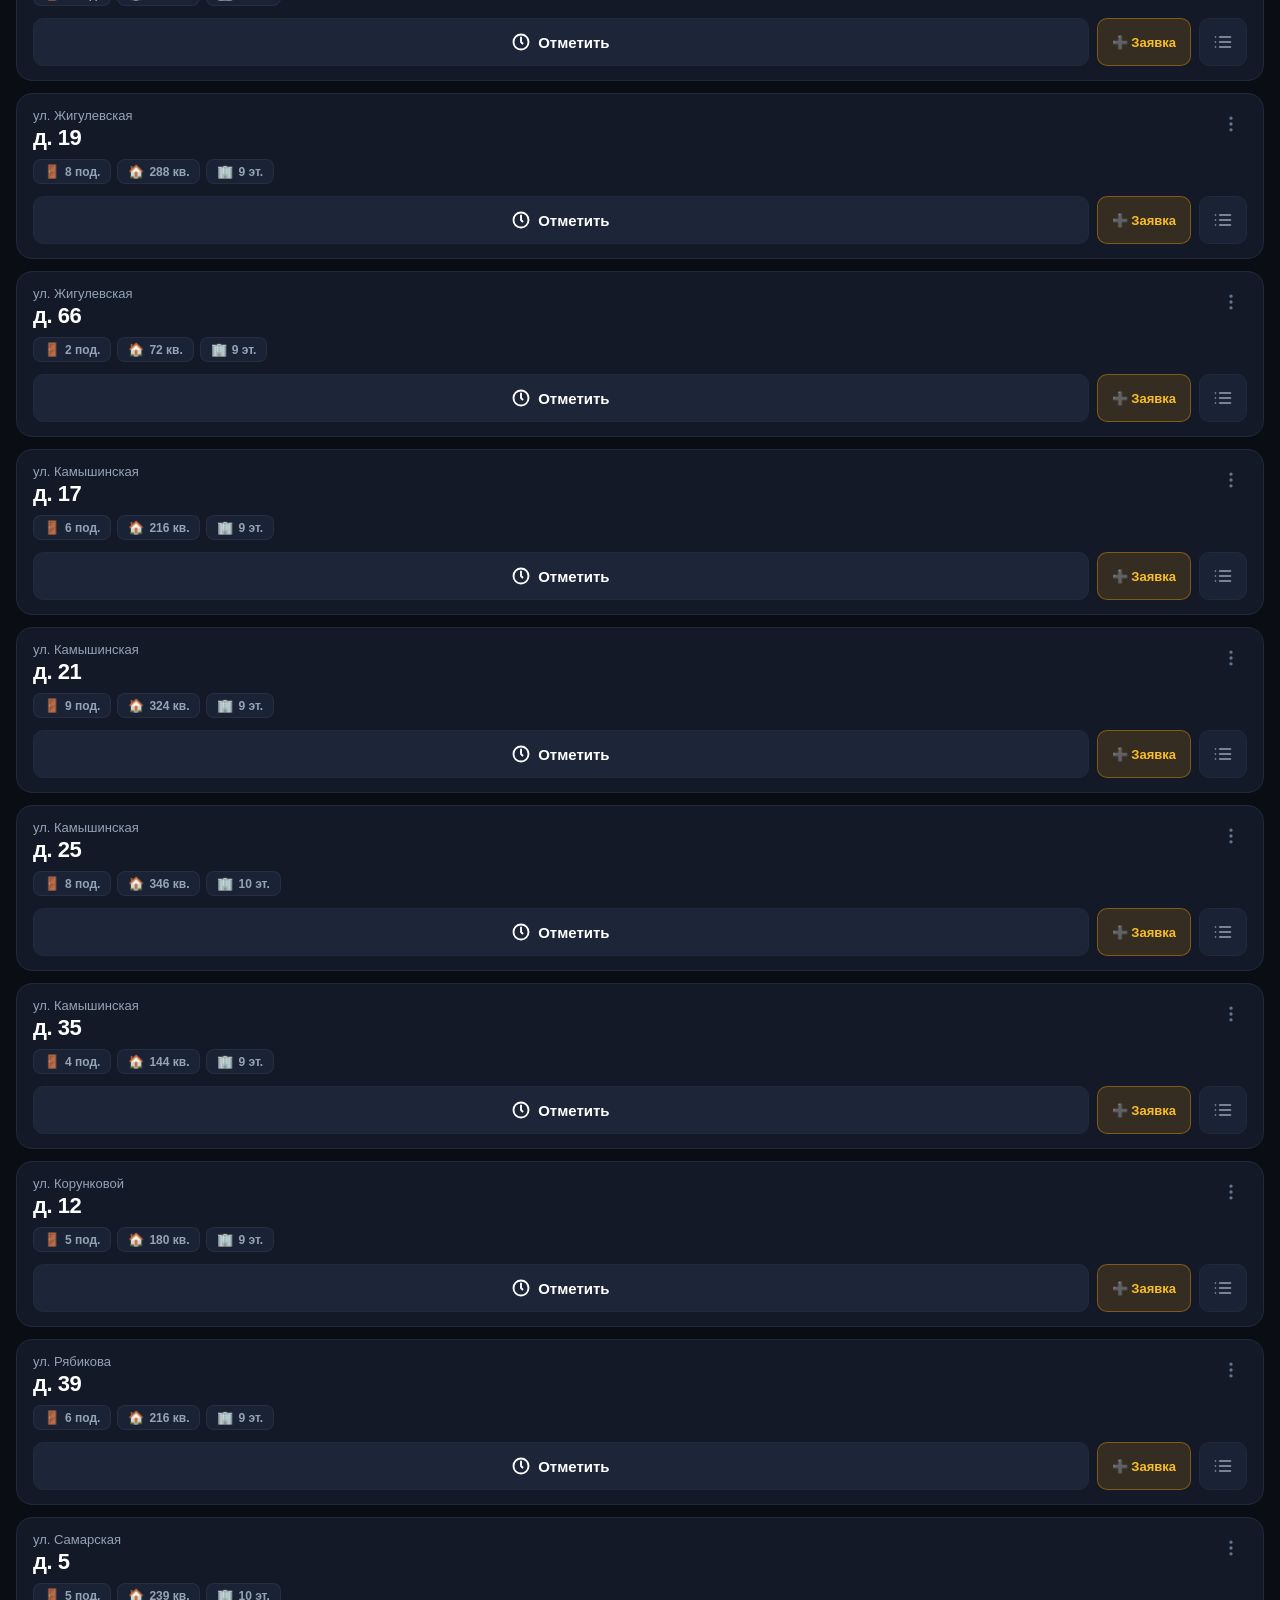
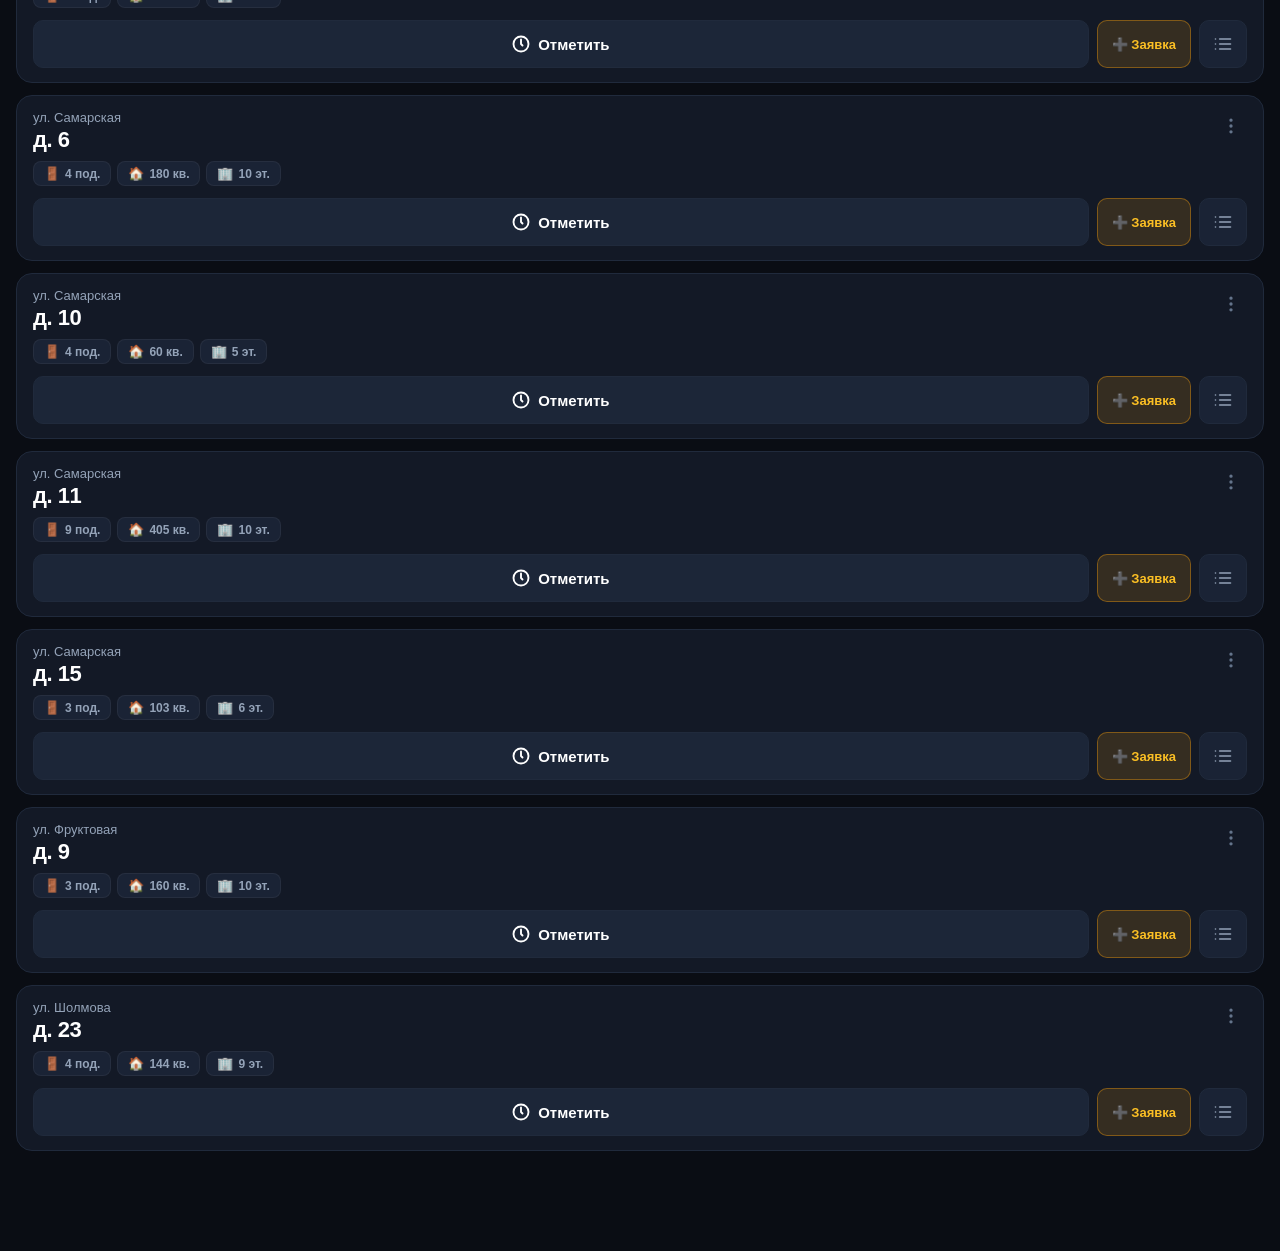
==== commit 7fab6a87: "feat: модуль заявок к домам (квартира, телефон, услуги 1/2, MNP, оборудование) и статистика - Кнопка" ====
--- a/index.html
+++ b/index.html
@@ -3,7 +3,7 @@
 <head>
   <meta charset="UTF-8">
   <meta name="viewport" content="width=device-width, initial-scale=1.0, maximum-scale=1.0, user-scalable=no, viewport-fit=cover">
-  <title>МТС Район — Обход, Портал и ВК</title>
+  <title>МТС Район — Обход, Заявки и Отчёт</title>
   <style>
     :root {
       --bg-dark: #0A0D14;
@@ -19,6 +19,7 @@
       --partial: #F59E0B;
       --blue: #38BDF8;
       --vk-blue: #2787F5;
+      --order-gold: #F59E0B;
       --text: #F1F5F9;
       --text-muted: #94A3B8;
       --text-dim: #64748B;
@@ -41,10 +42,9 @@
       color: var(--text);
       min-height: 100vh;
       overflow-x: hidden;
-      padding-bottom: 84px; /* Space for bottom nav */
-    }
-
-    /* Top Header Bar */
+      padding-bottom: 84px;
+    }
+
     header {
       position: sticky;
       top: 0;
@@ -130,7 +130,6 @@
       100% { opacity: 1; transform: scale(1); }
     }
 
-    /* Mini Progress Header */
     .header-summary {
       display: flex;
       align-items: center;
@@ -169,7 +168,6 @@
       transition: width 0.3s cubic-bezier(0.4, 0, 0.2, 1);
     }
 
-    /* Screen Container */
     .screen {
       display: none;
       padding: 16px;
@@ -185,7 +183,6 @@
       to { opacity: 1; transform: translateY(0); }
     }
 
-    /* Search and Filters */
     .search-box {
       position: relative;
       margin-bottom: 12px;
@@ -234,7 +231,6 @@
       cursor: pointer;
     }
 
-    /* Chip Filters */
     .filter-chips {
       display: flex;
       gap: 8px;
@@ -270,6 +266,12 @@
       color: var(--done);
     }
 
+    .chip.active-orders {
+      background: rgba(245, 158, 11, 0.2);
+      border-color: var(--order-gold);
+      color: #FBBF24;
+    }
+
     .street-filter-select {
       width: 100%;
       background: #151C2B;
@@ -283,7 +285,6 @@
       outline: none;
     }
 
-    /* Houses List */
     .houses-list {
       display: flex;
       flex-direction: column;
@@ -358,7 +359,6 @@
       cursor: pointer;
     }
 
-    /* Badges row */
     .house-badges {
       display: flex;
       flex-wrap: wrap;
@@ -383,13 +383,19 @@
       font-size: 13px;
     }
 
+    .badge-orders {
+      background: rgba(245, 158, 11, 0.15) !important;
+      border-color: rgba(245, 158, 11, 0.4) !important;
+      color: #FBBF24 !important;
+      font-weight: 700;
+    }
+
     .house-card.done .badge {
       background: rgba(16, 185, 129, 0.12);
       border-color: rgba(16, 185, 129, 0.2);
       color: #6EE7B7;
     }
 
-    /* Card Actions */
     .house-actions {
       display: flex;
       gap: 8px;
@@ -424,6 +430,22 @@
       box-shadow: 0 4px 12px rgba(16, 185, 129, 0.35);
     }
 
+    .btn-add-order-quick {
+      height: 48px;
+      padding: 0 14px;
+      display: flex;
+      align-items: center;
+      gap: 6px;
+      background: rgba(245, 158, 11, 0.15);
+      border: 1px solid rgba(245, 158, 11, 0.4);
+      border-radius: var(--radius-sm);
+      color: #FBBF24;
+      font-size: 13px;
+      font-weight: 700;
+      cursor: pointer;
+      transition: all 0.2s;
+    }
+
     .btn-entrance-breakdown {
       width: 48px;
       height: 48px;
@@ -443,7 +465,6 @@
       color: var(--blue);
     }
 
-    /* Entrances panel dropdown */
     .entrances-panel {
       display: none;
       margin-top: 12px;
@@ -493,7 +514,37 @@
       color: #fff;
     }
 
-    /* Floating Add Button */
+    /* Orders list inside card */
+    .house-orders-list {
+      margin-top: 10px;
+      display: flex;
+      flex-direction: column;
+      gap: 6px;
+    }
+
+    .house-order-pill {
+      background: rgba(245, 158, 11, 0.08);
+      border: 1px solid rgba(245, 158, 11, 0.25);
+      border-radius: 8px;
+      padding: 8px 10px;
+      display: flex;
+      justify-content: space-between;
+      align-items: center;
+      font-size: 12px;
+      cursor: pointer;
+    }
+
+    .house-order-main {
+      color: #fff;
+      font-weight: 600;
+    }
+
+    .house-order-details {
+      color: var(--text-muted);
+      font-size: 11px;
+      margin-top: 2px;
+    }
+
     .fab-add {
       position: fixed;
       right: 20px;
@@ -517,7 +568,6 @@
       transform: scale(0.92);
     }
 
-    /* Bottom Navigation Bar */
     .bottom-nav {
       position: fixed;
       bottom: 0;
@@ -651,7 +701,6 @@
       font-weight: 600;
     }
 
-    /* Stat Cards Grid */
     .stat-cards-grid {
       display: grid;
       grid-template-columns: repeat(2, 1fr);
@@ -688,7 +737,59 @@
       margin-top: 2px;
     }
 
-    /* Shift Timer Box */
+    /* Orders Stats Highlight Card */
+    .orders-stat-card {
+      background: linear-gradient(145deg, #241D12 0%, #16151B 100%);
+      border: 1px solid rgba(245, 158, 11, 0.4);
+      border-radius: var(--radius);
+      padding: 16px;
+      margin-bottom: 16px;
+      box-shadow: 0 4px 16px rgba(245, 158, 11, 0.1);
+    }
+
+    .orders-grid-row {
+      display: grid;
+      grid-template-columns: repeat(3, 1fr);
+      gap: 8px;
+      margin-top: 10px;
+    }
+
+    .order-mini-box {
+      background: rgba(255, 255, 255, 0.04);
+      border-radius: 8px;
+      padding: 8px;
+      text-align: center;
+    }
+
+    .order-mini-val {
+      font-size: 18px;
+      font-weight: 800;
+      color: #FBBF24;
+    }
+
+    .order-mini-label {
+      font-size: 11px;
+      color: var(--text-muted);
+      margin-top: 2px;
+    }
+
+    .equipment-chips-list {
+      display: flex;
+      flex-wrap: wrap;
+      gap: 6px;
+      margin-top: 10px;
+    }
+
+    .eq-chip {
+      background: #1C2230;
+      border: 1px solid var(--border-color);
+      border-radius: 6px;
+      padding: 4px 8px;
+      font-size: 11px;
+      font-weight: 600;
+      color: #fff;
+    }
+
     .shift-box {
       background: var(--bg-card);
       border: 1px solid var(--border-color);
@@ -744,7 +845,6 @@
       color: #fff;
     }
 
-    /* Streets Breakdown */
     .streets-breakdown-card {
       background: var(--bg-card);
       border: 1px solid var(--border-color);
@@ -787,7 +887,6 @@
       border-radius: 3px;
     }
 
-    /* Action Buttons */
     .action-btn-large {
       width: 100%;
       height: 52px;
@@ -1069,7 +1168,32 @@
       gap: 10px;
     }
 
-    /* Toast Notification */
+    /* Order selector chips */
+    .selectable-chips {
+      display: flex;
+      flex-wrap: wrap;
+      gap: 8px;
+      margin-top: 6px;
+    }
+
+    .sel-chip {
+      background: #182234;
+      border: 1px solid var(--border-color);
+      border-radius: 10px;
+      padding: 8px 14px;
+      font-size: 13px;
+      font-weight: 700;
+      color: var(--text-muted);
+      cursor: pointer;
+      transition: all 0.2s;
+    }
+
+    .sel-chip.active {
+      background: rgba(245, 158, 11, 0.2);
+      border-color: var(--order-gold);
+      color: #FBBF24;
+    }
+
     .toast-container {
       position: fixed;
       top: 24px;
@@ -1107,7 +1231,7 @@
     <div class="header-top">
       <div class="brand">
         <div class="brand-badge">МТС</div>
-        <div class="brand-title">Мой Район & Отчёт</div>
+        <div class="brand-title">Мой Район & Заявки</div>
       </div>
       <div class="header-actions">
         <button id="shiftTimerBtn" class="shift-timer-btn" onclick="toggleShiftTimer()">
@@ -1149,6 +1273,7 @@
       <button class="chip active" id="filterAll" onclick="setFilter('all')">Все (<span id="countAll">32</span>)</button>
       <button class="chip" id="filterRemain" onclick="setFilter('remain')">Осталось (<span id="countRemain">32</span>)</button>
       <button class="chip" id="filterDone" onclick="setFilter('done')">Пройдено (<span id="countDone">0</span>)</button>
+      <button class="chip" id="filterOrders" onclick="setFilter('orders')">С заявками (<span id="countOrders">0</span>)</button>
     </div>
 
     <!-- Street Filter Dropdown -->
@@ -1164,6 +1289,36 @@
 
   <!-- ==================== SCREEN 2: STATISTICS ==================== -->
   <section id="screenStats" class="screen">
+    <!-- Orders Stats Highlight Card -->
+    <div class="orders-stat-card">
+      <div style="display:flex;justify-content:space-between;align-items:center;">
+        <span style="font-size:13px;font-weight:800;color:#FBBF24;text-transform:uppercase;letter-spacing:0.5px;">🎯 Заявки и продажи</span>
+        <span id="statOrdersTotalPill" style="background:#F59E0B;color:#000;font-weight:900;font-size:12px;padding:2px 8px;border-radius:10px;">0 заявок</span>
+      </div>
+
+      <div class="orders-grid-row">
+        <div class="order-mini-box">
+          <div id="statOrdersCountVal" class="order-mini-val">0</div>
+          <div class="order-mini-label">Заявок</div>
+        </div>
+        <div class="order-mini-box">
+          <div id="statServicesCountVal" class="order-mini-val">0</div>
+          <div class="order-mini-label">Услуг (1/2)</div>
+        </div>
+        <div class="order-mini-box">
+          <div id="statMnpCountVal" class="order-mini-val">0</div>
+          <div class="order-mini-label">MNP (номера)</div>
+        </div>
+      </div>
+
+      <div style="font-size:11px;color:var(--text-muted);font-weight:700;margin-top:10px;">ОБОРУДОВАНИЕ:</div>
+      <div id="statEquipmentList" class="equipment-chips-list">
+        <span class="eq-chip">Роутеры: 0</span>
+        <span class="eq-chip">Приставки: 0</span>
+        <span class="eq-chip">Камеры: 0</span>
+      </div>
+    </div>
+
     <!-- Header Progress Card -->
     <div class="stats-header-card">
       <div class="progress-circle-wrap">
@@ -1222,6 +1377,14 @@
       </div>
     </div>
 
+    <!-- List of All Orders Today -->
+    <div class="portal-vk-card">
+      <div class="card-title">СПИСОК ВСЕХ ЗАЯВОК ЗА СМЕНУ</div>
+      <div id="allOrdersListStats">
+        <!-- Rendered by JS -->
+      </div>
+    </div>
+
     <!-- Streets Breakdown -->
     <div class="streets-breakdown-card">
       <div class="shift-box-title">Прогресс по улицам</div>
@@ -1239,9 +1402,8 @@
     </button>
   </section>
 
-  <!-- ==================== SCREEN 3: VK & PORTAL REPORT (КЛАССИЧЕСКИЙ ОТЧЁТ) ==================== -->
+  <!-- ==================== SCREEN 3: VK & PORTAL REPORT ==================== -->
   <section id="screenVk" class="screen">
-    <!-- Главное действие: Отправка -->
     <div class="portal-vk-card">
       <div class="card-title">ОТЧЁТ МТС → ВК (С ПОРТАЛА)</div>
       <button class="action-btn-large" style="margin-bottom:8px;" onclick="triggerSendNow()">
@@ -1350,7 +1512,6 @@
 
   <!-- ==================== SCREEN 4: SETTINGS / DATABASE ==================== -->
   <section id="screenSettings" class="screen">
-    <!-- History of Shifts -->
     <div class="portal-vk-card">
       <div class="card-title">ИСТОРИЯ ОБХОДОВ РАЙОНА</div>
       <div id="historyList">
@@ -1358,7 +1519,6 @@
       </div>
     </div>
 
-    <!-- Database Info & Actions -->
     <div class="portal-vk-card">
       <div class="card-title">БАЗА ДОМОВ РАЙОНА</div>
       <div style="font-size:13px;color:var(--text-muted);margin-bottom:12px;">
@@ -1406,7 +1566,7 @@
     </button>
   </nav>
 
-  <!-- MODAL: ADD / EDIT HOUSE -->
+  <!-- MODAL 1: ADD / EDIT HOUSE -->
   <div id="addModal" class="modal-backdrop" onclick="closeModalOnBackdrop(event)">
     <div class="modal-sheet">
       <div class="modal-header">
@@ -1419,9 +1579,7 @@
       <div class="form-group">
         <label class="form-label">Улица</label>
         <input type="text" id="inputStreet" class="form-input" placeholder="Например: ул. Рябикова" list="streetSuggestions">
-        <datalist id="streetSuggestions">
-          <!-- Filled by JS -->
-        </datalist>
+        <datalist id="streetSuggestions"></datalist>
       </div>
 
       <div class="form-group">
@@ -1454,15 +1612,80 @@
     </div>
   </div>
 
-  <!-- Hidden file input for JSON import -->
+  <!-- MODAL 2: ADD / EDIT ORDER (ЗАЯВКА) -->
+  <div id="orderModal" class="modal-backdrop" onclick="closeOrderModalOnBackdrop(event)">
+    <div class="modal-sheet">
+      <div class="modal-header">
+        <div>
+          <div id="orderModalTitle" class="modal-title">Новая заявка</div>
+          <div id="orderModalSubtitle" style="font-size:13px;color:var(--text-muted);margin-top:2px;">ул. Рябикова, д. 51</div>
+        </div>
+        <button class="modal-close-btn" onclick="closeOrderModal()">✕</button>
+      </div>
+
+      <input type="hidden" id="orderTargetHouseId">
+      <input type="hidden" id="orderEditId">
+
+      <div class="form-group">
+        <label class="form-label">Квартира</label>
+        <input type="number" id="orderFlatInput" class="form-input" placeholder="Например: 42" min="1">
+      </div>
+
+      <div class="form-group">
+        <label class="form-label">Номер телефона клиента</label>
+        <input type="tel" id="orderPhoneInput" class="form-input" placeholder="+7 9...">
+      </div>
+
+      <div class="form-group">
+        <label class="form-label">Сколько услуг завели</label>
+        <div class="selectable-chips">
+          <div class="sel-chip active" id="chipServ1" onclick="selectServicesCount(1)">1 услуга</div>
+          <div class="sel-chip" id="chipServ2" onclick="selectServicesCount(2)">2 услуги</div>
+        </div>
+      </div>
+
+      <div class="form-group">
+        <label class="form-label">Количество MNP (переход с номером)</label>
+        <div class="selectable-chips">
+          <div class="sel-chip active" id="chipMnp0" onclick="selectMnpCount(0)">0 MNP</div>
+          <div class="sel-chip" id="chipMnp1" onclick="selectMnpCount(1)">1 MNP</div>
+          <div class="sel-chip" id="chipMnp2" onclick="selectMnpCount(2)">2 MNP</div>
+          <div class="sel-chip" id="chipMnp3" onclick="selectMnpCount(3)">3+ MNP</div>
+        </div>
+      </div>
+
+      <div class="form-group">
+        <label class="form-label">Что купили / Оборудование (выберите одно или несколько)</label>
+        <div class="selectable-chips">
+          <div class="sel-chip" id="chipEqRouter" onclick="toggleEquipment('Роутер')">📶 Роутер</div>
+          <div class="sel-chip" id="chipEqTv" onclick="toggleEquipment('Приставка')">📺 Приставка (IPTV)</div>
+          <div class="sel-chip" id="chipEqCam" onclick="toggleEquipment('Камера')">📹 Камера видеонаблюдения</div>
+          <div class="sel-chip" id="chipEqSim" onclick="toggleEquipment('SIM')">📱 SIM / Связь</div>
+          <div class="sel-chip" id="chipEqSmart" onclick="toggleEquipment('Умный дом')">💡 Умный дом</div>
+        </div>
+      </div>
+
+      <div class="form-group">
+        <label class="form-label">Заметка / Комментарий (время монтажа, тариф)</label>
+        <input type="text" id="orderCommentInput" class="form-input" placeholder="Например: монтаж в сб после 14:00">
+      </div>
+
+      <button class="action-btn-large" style="background:linear-gradient(135deg,#F59E0B 0%,#D97706 100%);box-shadow:0 4px 16px rgba(245,158,11,0.3);color:#000;" onclick="saveOrder()">
+        💾 Сохранить заявку
+      </button>
+
+      <button id="btnDeleteOrder" class="action-btn-secondary" style="color:#FF5A65;border-color:rgba(227,6,17,0.3);display:none;" onclick="deleteCurrentOrder()">
+        Удалить заявку
+      </button>
+    </div>
+  </div>
+
   <input type="file" id="fileInputJson" accept=".json" style="display:none;" onchange="handleFileImport(event)">
 
-  <!-- Toast Container -->
   <div id="toastContainer" class="toast-container"></div>
 
   <!-- APPLICATION LOGIC -->
   <script>
-    // --- 32 Predefined Houses from User Photo (Ulyanovsk) ---
     const DEFAULT_HOUSES = [
       { id: "h1", street: "2-й Брянский пер.", house: "42", flats: 210, entrances: 3, floors: 14 },
       { id: "h2", street: "ул. Рябикова", house: "51", flats: 144, entrances: 4, floors: 9 },
@@ -1501,7 +1724,7 @@
     // State
     let houses = [];
     let historyRecords = [];
-    let currentFilter = 'all'; // 'all', 'remain', 'done'
+    let currentFilter = 'all'; // 'all', 'remain', 'done', 'orders'
     let currentStreetFilter = '';
     let searchQuery = '';
     let openPanels = new Set();
@@ -1513,6 +1736,11 @@
 
     // VK Settings State
     let vkSelectedDays = new Set([1, 2, 3, 4, 5]);
+
+    // Order Modal State
+    let currentOrderServices = 1;
+    let currentOrderMnp = 0;
+    let currentOrderEquipment = new Set();
 
     // --- Android Bridge Integration & Storage ---
     function callNative(action, arg) {
@@ -1568,9 +1796,15 @@
           visited: false,
           visitedEntrances: 0,
           checkedEntrances: [],
-          visitedAt: null
+          visitedAt: null,
+          orders: []
         }));
         saveState();
+      } else {
+        // Ensure orders array exists on every house
+        houses.forEach(h => {
+          if (!Array.isArray(h.orders)) h.orders = [];
+        });
       }
 
       // Load History
@@ -1603,7 +1837,7 @@
       renderHistory();
     }
 
-    // --- VK Settings & Actions (Классический отчёт) ---
+    // --- VK Settings & Actions ---
     function loadVkSettings() {
       let data = null;
       if (window.AndroidBridge && typeof window.AndroidBridge.getVkSettings === 'function') {
@@ -1613,7 +1847,6 @@
       }
 
       if (!data) {
-        // Fallback to local storage
         const raw = localStorage.getItem('topmts_vk_settings');
         if (raw) {
           try { data = JSON.parse(raw); } catch(e) {}
@@ -1699,7 +1932,6 @@
 
       if (window.AndroidBridge && typeof window.AndroidBridge.saveVkSettings === 'function') {
         window.AndroidBridge.saveVkSettings(JSON.stringify(obj));
-        // refresh status text
         try {
           const fresh = JSON.parse(window.AndroidBridge.getVkSettings());
           if (fresh.statusText) document.getElementById('vkStatusText').innerText = fresh.statusText;
@@ -1744,7 +1976,6 @@
       }
     }
 
-    // Callback called from Android onActivityResult
     window.onChatPicked = function(peer) {
       document.getElementById('vkPeerInput').value = peer;
       saveVkForm(true);
@@ -1766,7 +1997,7 @@
       if (window.AndroidBridge && typeof window.AndroidBridge.sendReportNow === 'function') {
         window.AndroidBridge.sendReportNow(peer, vkHost, calls, template);
       } else {
-        alert('На компьютере запуск через RunnerActivity доступен только внутри Android APK. Скопируйте готовый текст из вкладки «Статистика».');
+        alert('Запуск отправки в ВК через WebView доступен внутри приложения Android.');
       }
     }
 
@@ -1865,6 +2096,7 @@
       document.getElementById('filterAll').className = 'chip ' + (filter === 'all' ? 'active' : '');
       document.getElementById('filterRemain').className = 'chip ' + (filter === 'remain' ? 'active' : '');
       document.getElementById('filterDone').className = 'chip ' + (filter === 'done' ? 'active-done' : '');
+      document.getElementById('filterOrders').className = 'chip ' + (filter === 'orders' ? 'active-orders' : '');
       renderHousesList();
     }
 
@@ -1881,13 +2113,11 @@
 
       doVibrate(50);
       if (house.visited) {
-        // Toggle OFF
         house.visited = false;
         house.visitedEntrances = 0;
         house.checkedEntrances = [];
         house.visitedAt = null;
       } else {
-        // Toggle ON (Full House)
         house.visited = true;
         house.visitedEntrances = house.entrances;
         house.checkedEntrances = Array.from({ length: house.entrances }, (_, i) => i + 1);
@@ -1937,6 +2167,171 @@
       renderHousesList();
     }
 
+    // --- ORDERS LOGIC (ЗАЯВКИ) ---
+    function openAddOrderModal(houseId, orderId = null, event = null) {
+      if (event) event.stopPropagation();
+      doVibrate(30);
+      const house = houses.find(h => h.id === houseId);
+      if (!house) return;
+
+      document.getElementById('orderTargetHouseId').value = houseId;
+      document.getElementById('orderEditId').value = orderId || '';
+      document.getElementById('orderModalSubtitle').innerText = `${house.street}, д. ${house.house}`;
+
+      currentOrderEquipment = new Set();
+
+      if (orderId) {
+        document.getElementById('orderModalTitle').innerText = 'Редактировать заявку';
+        const ord = (house.orders || []).find(o => o.id === orderId);
+        if (ord) {
+          document.getElementById('orderFlatInput').value = ord.flat || '';
+          document.getElementById('orderPhoneInput').value = ord.phone || '';
+          document.getElementById('orderCommentInput').value = ord.comment || '';
+          currentOrderServices = ord.servicesCount || 1;
+          currentOrderMnp = (ord.mnpCount !== undefined) ? ord.mnpCount : 0;
+          if (Array.isArray(ord.equipment)) {
+            ord.equipment.forEach(eq => currentOrderEquipment.add(eq));
+          }
+          document.getElementById('btnDeleteOrder').style.display = 'block';
+        }
+      } else {
+        document.getElementById('orderModalTitle').innerText = 'Новая заявка';
+        document.getElementById('orderFlatInput').value = '';
+        document.getElementById('orderPhoneInput').value = '';
+        document.getElementById('orderCommentInput').value = '';
+        currentOrderServices = 1;
+        currentOrderMnp = 0;
+        document.getElementById('btnDeleteOrder').style.display = 'none';
+      }
+
+      updateOrderFormChips();
+      document.getElementById('orderModal').classList.add('open');
+      setTimeout(() => document.getElementById('orderFlatInput').focus(), 150);
+    }
+
+    function selectServicesCount(num) {
+      doVibrate(20);
+      currentOrderServices = num;
+      updateOrderFormChips();
+    }
+
+    function selectMnpCount(num) {
+      doVibrate(20);
+      currentOrderMnp = num;
+      updateOrderFormChips();
+    }
+
+    function toggleEquipment(item) {
+      doVibrate(20);
+      if (currentOrderEquipment.has(item)) {
+        currentOrderEquipment.delete(item);
+      } else {
+        currentOrderEquipment.add(item);
+      }
+      updateOrderFormChips();
+    }
+
+    function updateOrderFormChips() {
+      document.getElementById('chipServ1').className = 'sel-chip ' + (currentOrderServices === 1 ? 'active' : '');
+      document.getElementById('chipServ2').className = 'sel-chip ' + (currentOrderServices === 2 ? 'active' : '');
+
+      document.getElementById('chipMnp0').className = 'sel-chip ' + (currentOrderMnp === 0 ? 'active' : '');
+      document.getElementById('chipMnp1').className = 'sel-chip ' + (currentOrderMnp === 1 ? 'active' : '');
+      document.getElementById('chipMnp2').className = 'sel-chip ' + (currentOrderMnp === 2 ? 'active' : '');
+      document.getElementById('chipMnp3').className = 'sel-chip ' + (currentOrderMnp >= 3 ? 'active' : '');
+
+      document.getElementById('chipEqRouter').className = 'sel-chip ' + (currentOrderEquipment.has('Роутер') ? 'active' : '');
+      document.getElementById('chipEqTv').className = 'sel-chip ' + (currentOrderEquipment.has('Приставка') ? 'active' : '');
+      document.getElementById('chipEqCam').className = 'sel-chip ' + (currentOrderEquipment.has('Камера') ? 'active' : '');
+      document.getElementById('chipEqSim').className = 'sel-chip ' + (currentOrderEquipment.has('SIM') ? 'active' : '');
+      document.getElementById('chipEqSmart').className = 'sel-chip ' + (currentOrderEquipment.has('Умный дом') ? 'active' : '');
+    }
+
+    function closeOrderModal() {
+      document.getElementById('orderModal').classList.remove('open');
+    }
+
+    function closeOrderModalOnBackdrop(e) {
+      if (e.target.id === 'orderModal') closeOrderModal();
+    }
+
+    function saveOrder() {
+      const houseId = document.getElementById('orderTargetHouseId').value;
+      const orderId = document.getElementById('orderEditId').value;
+      const flat = document.getElementById('orderFlatInput').value.trim();
+      const phone = document.getElementById('orderPhoneInput').value.trim();
+      const comment = document.getElementById('orderCommentInput').value.trim();
+
+      if (!flat || !phone) {
+        alert('Пожалуйста, укажите номер квартиры и телефон клиента.');
+        return;
+      }
+
+      const house = houses.find(h => h.id === houseId);
+      if (!house) return;
+      if (!Array.isArray(house.orders)) house.orders = [];
+
+      doVibrate(50);
+      const now = new Date();
+      const timeStr = `${String(now.getHours()).padStart(2, '0')}:${String(now.getMinutes()).padStart(2, '0')}`;
+      const dateStr = `${String(now.getDate()).padStart(2, '0')}.${String(now.getMonth() + 1).padStart(2, '0')}`;
+
+      if (orderId) {
+        const ord = house.orders.find(o => o.id === orderId);
+        if (ord) {
+          ord.flat = flat;
+          ord.phone = phone;
+          ord.servicesCount = currentOrderServices;
+          ord.mnpCount = currentOrderMnp;
+          ord.equipment = Array.from(currentOrderEquipment);
+          ord.comment = comment;
+          showToast(`Заявка кв. ${flat} обновлена!`);
+        }
+      } else {
+        const newOrd = {
+          id: 'ord_' + Date.now(),
+          houseId: houseId,
+          flat: flat,
+          phone: phone,
+          servicesCount: currentOrderServices,
+          mnpCount: currentOrderMnp,
+          equipment: Array.from(currentOrderEquipment),
+          comment: comment,
+          createdAt: timeStr,
+          date: dateStr
+        };
+        house.orders.push(newOrd);
+        // Also mark house done if it was pending
+        if (!house.visited) {
+          house.visited = true;
+          house.visitedEntrances = house.entrances;
+          house.checkedEntrances = Array.from({ length: house.entrances }, (_, i) => i + 1);
+          house.visitedAt = timeStr;
+        }
+        showToast(`Заявка в кв. ${flat} добавлена! 🎉`);
+      }
+
+      saveState();
+      closeOrderModal();
+    }
+
+    function deleteCurrentOrder() {
+      const houseId = document.getElementById('orderTargetHouseId').value;
+      const orderId = document.getElementById('orderEditId').value;
+      if (!houseId || !orderId) return;
+
+      const house = houses.find(h => h.id === houseId);
+      if (!house || !Array.isArray(house.orders)) return;
+
+      if (confirm('Удалить эту заявку?')) {
+        doVibrate(40);
+        house.orders = house.orders.filter(o => o.id !== orderId);
+        saveState();
+        closeOrderModal();
+        showToast('Заявка удалена');
+      }
+    }
+
     // --- Render Functions ---
     function render() {
       updateStreetDropdown();
@@ -1976,10 +2371,12 @@
       const totalCount = houses.length;
       const doneCount = houses.filter(h => h.visited || h.visitedEntrances > 0).length;
       const remainCount = totalCount - doneCount;
+      const ordersCount = houses.reduce((sum, h) => sum + (h.orders ? h.orders.length : 0), 0);
 
       document.getElementById('countAll').innerText = totalCount;
       document.getElementById('countRemain').innerText = remainCount;
       document.getElementById('countDone').innerText = doneCount;
+      document.getElementById('countOrders').innerText = ordersCount;
 
       const percent = totalCount > 0 ? Math.round((doneCount / totalCount) * 100) : 0;
       document.getElementById('headerProgressFill').style.width = percent + '%';
@@ -1988,6 +2385,7 @@
       let filtered = houses.filter(h => {
         if (currentFilter === 'remain' && (h.visited || h.visitedEntrances > 0)) return false;
         if (currentFilter === 'done' && !(h.visited || h.visitedEntrances > 0)) return false;
+        if (currentFilter === 'orders' && (!h.orders || h.orders.length === 0)) return false;
         if (currentStreetFilter && h.street !== currentStreetFilter) return false;
         if (searchQuery) {
           const matchStreet = h.street.toLowerCase().includes(searchQuery);
@@ -2015,6 +2413,7 @@
         const isOpen = openPanels.has(h.id);
 
         let checkedCount = h.checkedEntrances ? h.checkedEntrances.length : (h.visited ? h.entrances : 0);
+        const houseOrders = h.orders || [];
 
         let entranceChipsHtml = '';
         for (let i = 1; i <= h.entrances; i++) {
@@ -2022,6 +2421,27 @@
           entranceChipsHtml += `
             <div class="entrance-chip ${isChecked ? 'checked' : ''}" onclick="toggleEntrance('${h.id}', ${i}, event)">
               <span>${i}</span>
+            </div>
+          `;
+        }
+
+        // Render mini orders pills inside the house card
+        let ordersListHtml = '';
+        if (houseOrders.length > 0) {
+          ordersListHtml = `
+            <div class="house-orders-list">
+              ${houseOrders.map(ord => {
+                const eqStr = (ord.equipment && ord.equipment.length) ? ' • ' + ord.equipment.join(', ') : '';
+                return `
+                  <div class="house-order-pill" onclick="openAddOrderModal('${h.id}', '${ord.id}', event)">
+                    <div>
+                      <div class="house-order-main">🎯 Кв. ${ord.flat} — 📞 ${ord.phone}</div>
+                      <div class="house-order-details">${ord.servicesCount} усл., MNP: ${ord.mnpCount}${eqStr}</div>
+                    </div>
+                    <span style="font-size:16px;color:var(--order-gold);">✎</span>
+                  </div>
+                `;
+              }).join('')}
             </div>
           `;
         }
@@ -2036,7 +2456,7 @@
                   ${h.visitedAt ? `<span class="house-time-tag">✓ ${h.visitedAt}</span>` : ''}
                 </div>
               </div>
-              <button class="house-card-menu-btn" title="Редактировать" onclick="openEditModal('${h.id}', event)">
+              <button class="house-card-menu-btn" title="Редактировать дом" onclick="openEditModal('${h.id}', event)">
                 <svg width="20" height="20" viewBox="0 0 24 24" fill="none" stroke="currentColor" stroke-width="2" stroke-linecap="round" stroke-linejoin="round"><circle cx="12" cy="12" r="1"></circle><circle cx="12" cy="5" r="1"></circle><circle cx="12" cy="19" r="1"></circle></svg>
               </button>
             </div>
@@ -2045,6 +2465,7 @@
               <div class="badge"><span class="badge-icon">🚪</span> ${h.entrances} под.</div>
               <div class="badge"><span class="badge-icon">🏠</span> ${h.flats} кв.</div>
               <div class="badge"><span class="badge-icon">🏢</span> ${h.floors} эт.</div>
+              ${houseOrders.length > 0 ? `<div class="badge badge-orders"><span class="badge-icon">🎯</span> ${houseOrders.length} заяв.</div>` : ''}
               ${isPartial ? `<div class="badge" style="color:var(--partial);border-color:rgba(245,158,11,0.3);background:rgba(245,158,11,0.1)">⚠️ ${checkedCount}/${h.entrances} под.</div>` : ''}
             </div>
 
@@ -2059,10 +2480,16 @@
                 `}
               </button>
 
+              <button class="btn-add-order-quick" onclick="openAddOrderModal('${h.id}', null, event)" title="Добавить заявку к дому">
+                <span>➕ Заявка</span>
+              </button>
+
               <button class="btn-entrance-breakdown ${isOpen ? 'active' : ''}" title="Выбрать подъезды" onclick="toggleEntrancePanel('${h.id}', event)">
                 <svg width="20" height="20" viewBox="0 0 24 24" fill="none" stroke="currentColor" stroke-width="2" stroke-linecap="round" stroke-linejoin="round"><line x1="8" y1="6" x2="21" y2="6"></line><line x1="8" y1="12" x2="21" y2="12"></line><line x1="8" y1="18" x2="21" y2="18"></line><line x1="3" y1="6" x2="3.01" y2="6"></line><line x1="3" y1="12" x2="3.01" y2="12"></line><line x1="3" y1="18" x2="3.01" y2="18"></line></svg>
               </button>
             </div>
+
+            ${ordersListHtml}
 
             <div class="entrances-panel ${isOpen ? 'open' : ''}">
               <div class="entrances-panel-title">
@@ -2111,6 +2538,65 @@
       document.getElementById('statFlatsVal').innerText = doneFlats.toLocaleString();
       document.getElementById('statFlatsSub').innerText = `из ${totalFlats.toLocaleString()} охват`;
 
+      // --- Orders Calculations ---
+      let allOrders = [];
+      houses.forEach(h => {
+        if (Array.isArray(h.orders)) {
+          h.orders.forEach(o => allOrders.push({ ...o, street: h.street, houseNum: h.house }));
+        }
+      });
+
+      const totalOrdersCount = allOrders.length;
+      const totalServicesCount = allOrders.reduce((sum, o) => sum + (o.servicesCount || 1), 0);
+      const totalMnpCount = allOrders.reduce((sum, o) => sum + (o.mnpCount || 0), 0);
+
+      const eqMap = { 'Роутер': 0, 'Приставка': 0, 'Камера': 0, 'SIM': 0, 'Умный дом': 0 };
+      allOrders.forEach(o => {
+        if (Array.isArray(o.equipment)) {
+          o.equipment.forEach(item => {
+            if (eqMap[item] !== undefined) eqMap[item]++;
+            else eqMap[item] = (eqMap[item] || 0) + 1;
+          });
+        }
+      });
+
+      document.getElementById('statOrdersTotalPill').innerText = `${totalOrdersCount} ${declOfNum(totalOrdersCount, ['заявка', 'заявки', 'заявок'])}`;
+      document.getElementById('statOrdersCountVal').innerText = totalOrdersCount;
+      document.getElementById('statServicesCountVal').innerText = totalServicesCount;
+      document.getElementById('statMnpCountVal').innerText = totalMnpCount;
+
+      document.getElementById('statEquipmentList').innerHTML = `
+        <span class="eq-chip">📶 Роутеры: <b>${eqMap['Роутер']}</b></span>
+        <span class="eq-chip">📺 Приставки: <b>${eqMap['Приставка']}</b></span>
+        <span class="eq-chip">📹 Камеры: <b>${eqMap['Камера']}</b></span>
+        <span class="eq-chip">📱 SIM: <b>${eqMap['SIM']}</b></span>
+        <span class="eq-chip">💡 Умный дом: <b>${eqMap['Умный дом']}</b></span>
+      `;
+
+      // Render all orders list in stats
+      const ordersContainer = document.getElementById('allOrdersListStats');
+      if (allOrders.length === 0) {
+        ordersContainer.innerHTML = `<div style="font-size:13px;color:var(--text-muted);padding:8px 0;">Заявок пока нет. Нажмите «➕ Заявка» на карточке любого дома.</div>`;
+      } else {
+        ordersContainer.innerHTML = allOrders.map(o => `
+          <div style="background:#182234;border:1px solid rgba(245,158,11,0.25);border-radius:10px;padding:12px;margin-bottom:8px;">
+            <div style="display:flex;justify-content:space-between;align-items:flex-start;">
+              <div>
+                <div style="font-size:14px;font-weight:700;color:#fff;">${escapeHtml(o.street)}, д. ${escapeHtml(o.houseNum)}, кв. ${escapeHtml(o.flat)}</div>
+                <div style="font-size:13px;color:#FBBF24;font-weight:700;margin-top:2px;">📞 ${escapeHtml(o.phone)}</div>
+              </div>
+              <button style="background:transparent;border:none;color:var(--order-gold);font-size:14px;cursor:pointer;" onclick="openAddOrderModal('${o.houseId}', '${o.id}', event)">✎ Изм.</button>
+            </div>
+            <div style="font-size:12px;color:var(--text-muted);margin-top:6px;">
+              Услуг: <b>${o.servicesCount}</b> &nbsp;|&nbsp; MNP: <b>${o.mnpCount}</b>
+              ${(o.equipment && o.equipment.length) ? `&nbsp;|&nbsp; Оборуд: <b>${o.equipment.join(', ')}</b>` : ''}
+            </div>
+            ${o.comment ? `<div style="font-size:11px;color:var(--text-dim);margin-top:4px;font-style:italic;">💬 ${escapeHtml(o.comment)}</div>` : ''}
+          </div>
+        `).join('');
+      }
+
+      // Streets Breakdown
       const streetsMap = {};
       houses.forEach(h => {
         if (!streetsMap[h.street]) streetsMap[h.street] = { total: 0, done: 0 };
@@ -2164,12 +2650,14 @@
     function confirmNewDay() {
       doVibrate(30);
       const doneHouses = houses.filter(h => h.visited || h.visitedEntrances > 0).length;
-      if (doneHouses === 0) {
-        alert('Сегодня ещё не отмечено ни одного дома.');
+      const totalOrders = houses.reduce((s, h) => s + (h.orders ? h.orders.length : 0), 0);
+
+      if (doneHouses === 0 && totalOrders === 0) {
+        alert('Сегодня ещё не отмечено ни одного дома и нет заявок.');
         return;
       }
 
-      if (confirm(`Завершить смену? Пройдено ${doneHouses} домов. Текущие отметки сохранятся в архив истории, а список очистится для нового дня.`)) {
+      if (confirm(`Завершить смену? Пройдено ${doneHouses} домов, оформлено ${totalOrders} заявок. Текущие отметки сохранятся в архив истории, а список очистится для нового дня.`)) {
         const now = new Date();
         const dateStr = `${String(now.getDate()).padStart(2, '0')}.${String(now.getMonth() + 1).padStart(2, '0')}.${now.getFullYear()}`;
         const totalEntrances = houses.reduce((sum, h) => {
@@ -2181,6 +2669,7 @@
           date: dateStr,
           housesCount: doneHouses,
           entrancesCount: totalEntrances,
+          ordersCount: totalOrders,
           timeWorked: formatTimer(shiftSeconds),
           timestamp: Date.now()
         });
@@ -2220,6 +2709,7 @@
           <div style="font-size:13px;font-weight:700;color:var(--blue);margin-bottom:4px;">📅 ${item.date} — время: ${item.timeWorked || '—'}</div>
           <div style="font-size:12px;color:var(--text-muted);">
             🏠 Домов: <b>${item.housesCount}</b> &nbsp;|&nbsp; 🚪 Подъездов: <b>${item.entrancesCount}</b>
+            ${item.ordersCount ? `&nbsp;|&nbsp; 🎯 Заявок: <b>${item.ordersCount}</b>` : ''}
           </div>
         </div>
       `).join('');
@@ -2308,7 +2798,8 @@
           visited: false,
           visitedEntrances: 0,
           checkedEntrances: [],
-          visitedAt: null
+          visitedAt: null,
+          orders: []
         });
         showToast(`Дом ${street}, ${houseNum} добавлен!`);
       }
@@ -2340,7 +2831,8 @@
           visited: false,
           visitedEntrances: 0,
           checkedEntrances: [],
-          visitedAt: null
+          visitedAt: null,
+          orders: []
         }));
         saveState();
         showToast('База сброшена к исходным адресам');
@@ -2382,6 +2874,7 @@
             houses = parsed.houses;
             if (Array.isArray(parsed.history)) historyRecords = parsed.history;
           }
+          houses.forEach(h => { if (!Array.isArray(h.orders)) h.orders = []; });
           saveState();
           saveHistory();
           showToast('База успешно импортирована!');
@@ -2426,6 +2919,11 @@
 
     // Handle Android Back Button
     window.handleAndroidBack = function() {
+      const orderModal = document.getElementById('orderModal');
+      if (orderModal.classList.contains('open')) {
+        closeOrderModal();
+        return true;
+      }
       const modal = document.getElementById('addModal');
       if (modal.classList.contains('open')) {
         closeModal();
@@ -2451,7 +2949,6 @@
       return titles[(n % 10 === 1 && n % 100 !== 11) ? 0 : n % 10 >= 2 && n % 10 <= 4 && (n % 100 < 10 || n % 100 >= 20) ? 1 : 2];
     }
 
-    // Init on start
     window.addEventListener('DOMContentLoaded', () => {
       loadState();
       render();
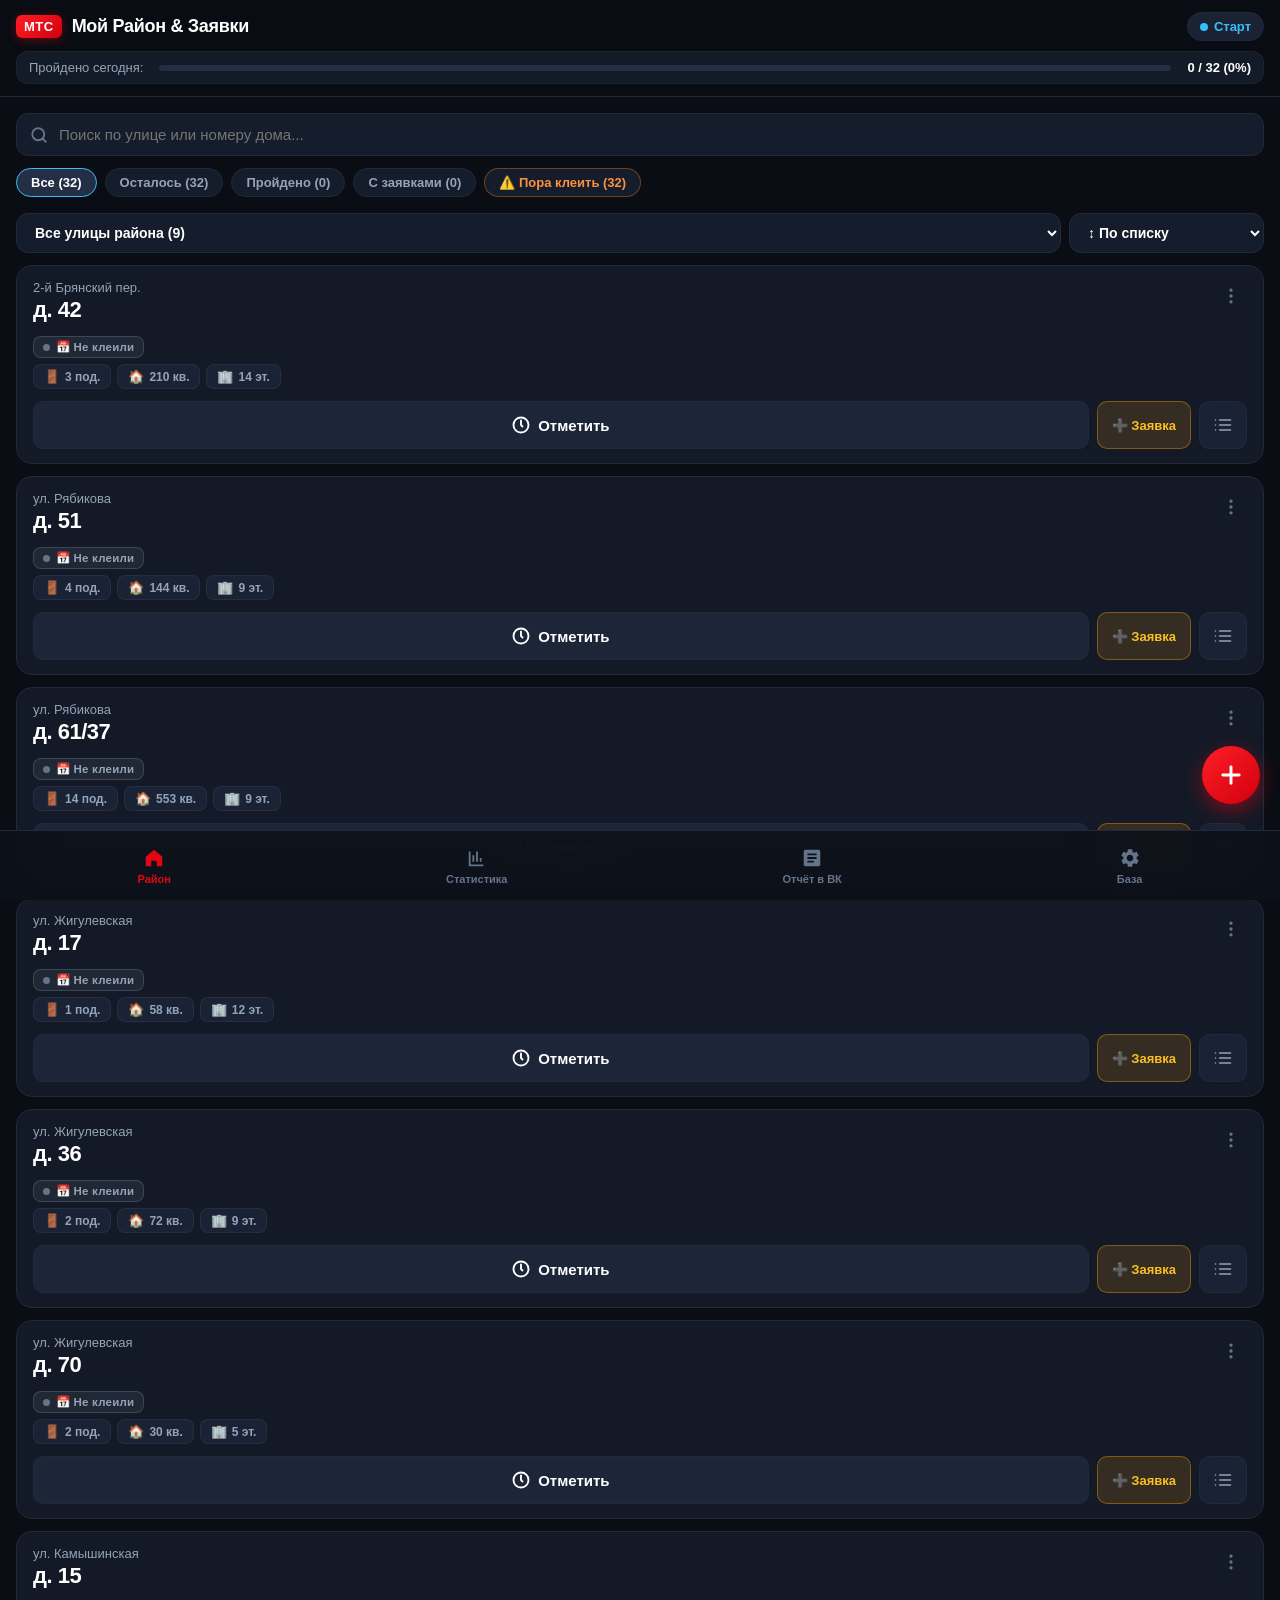
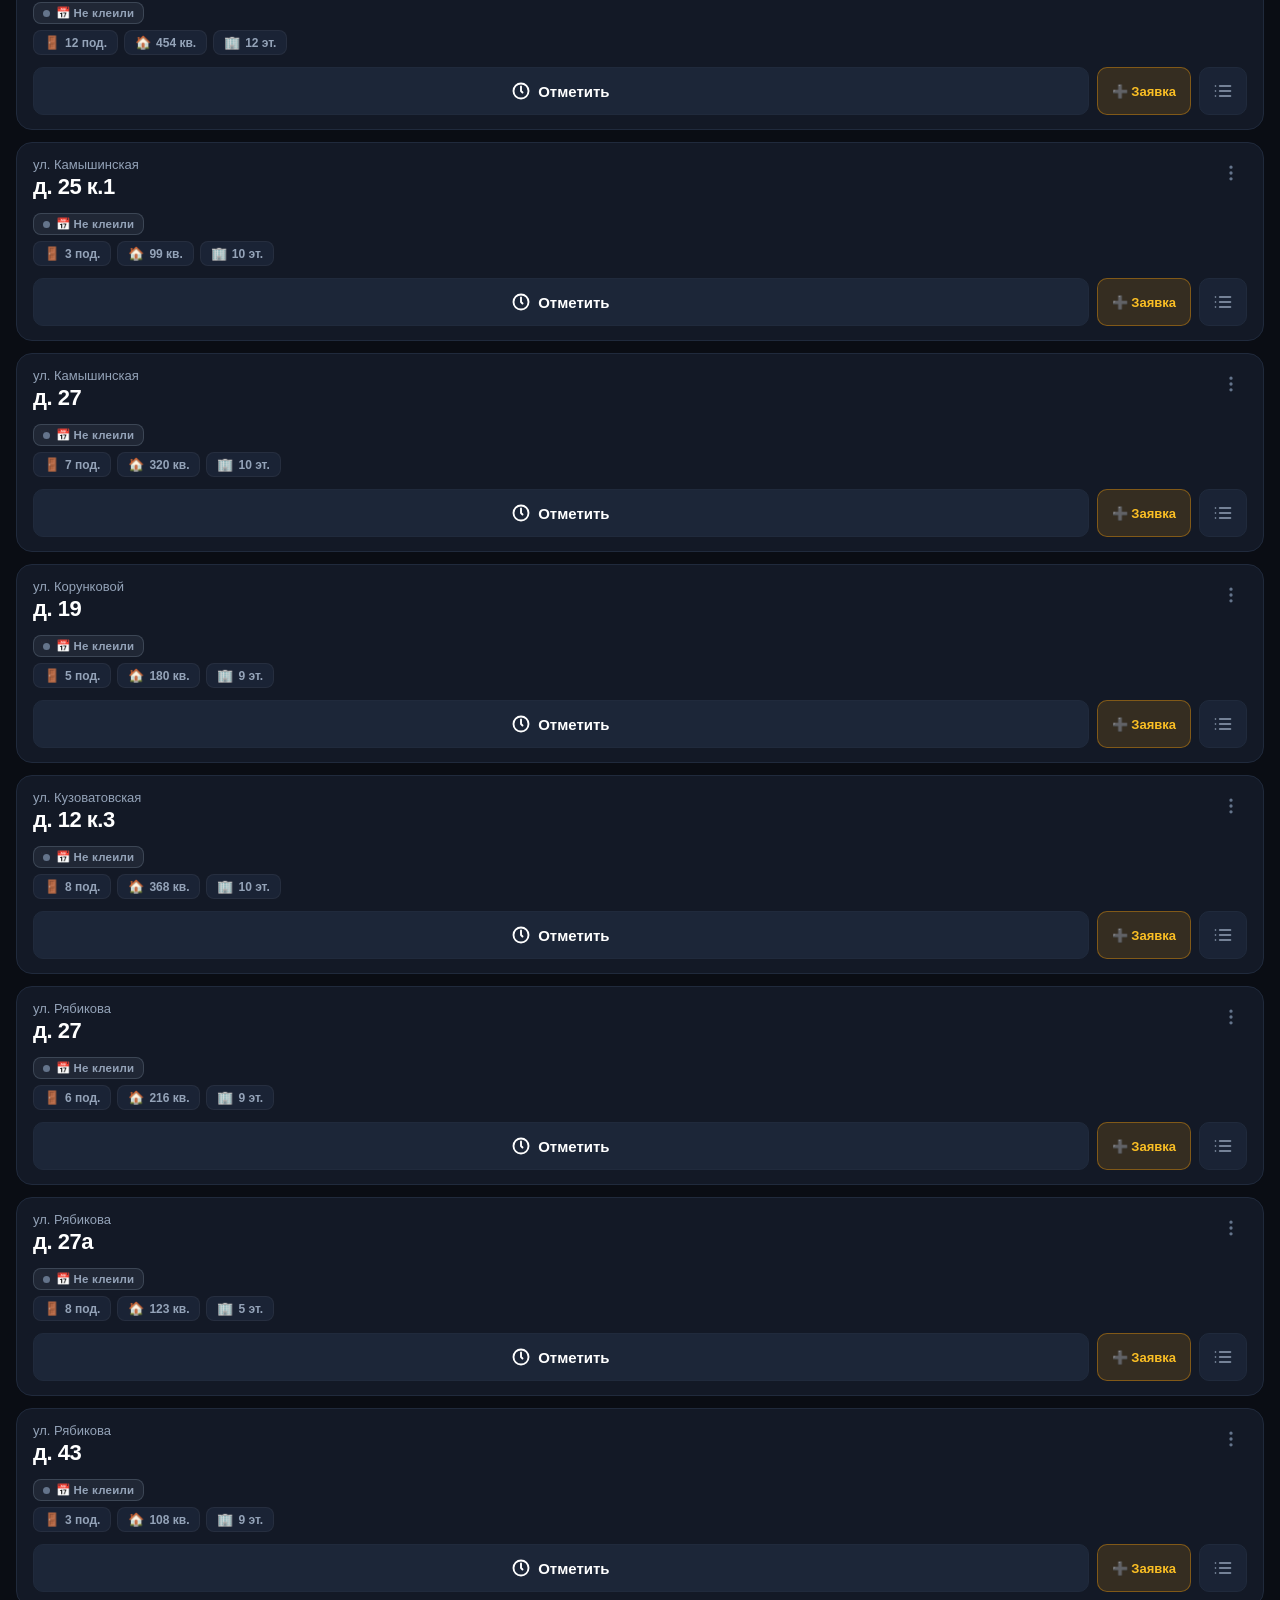
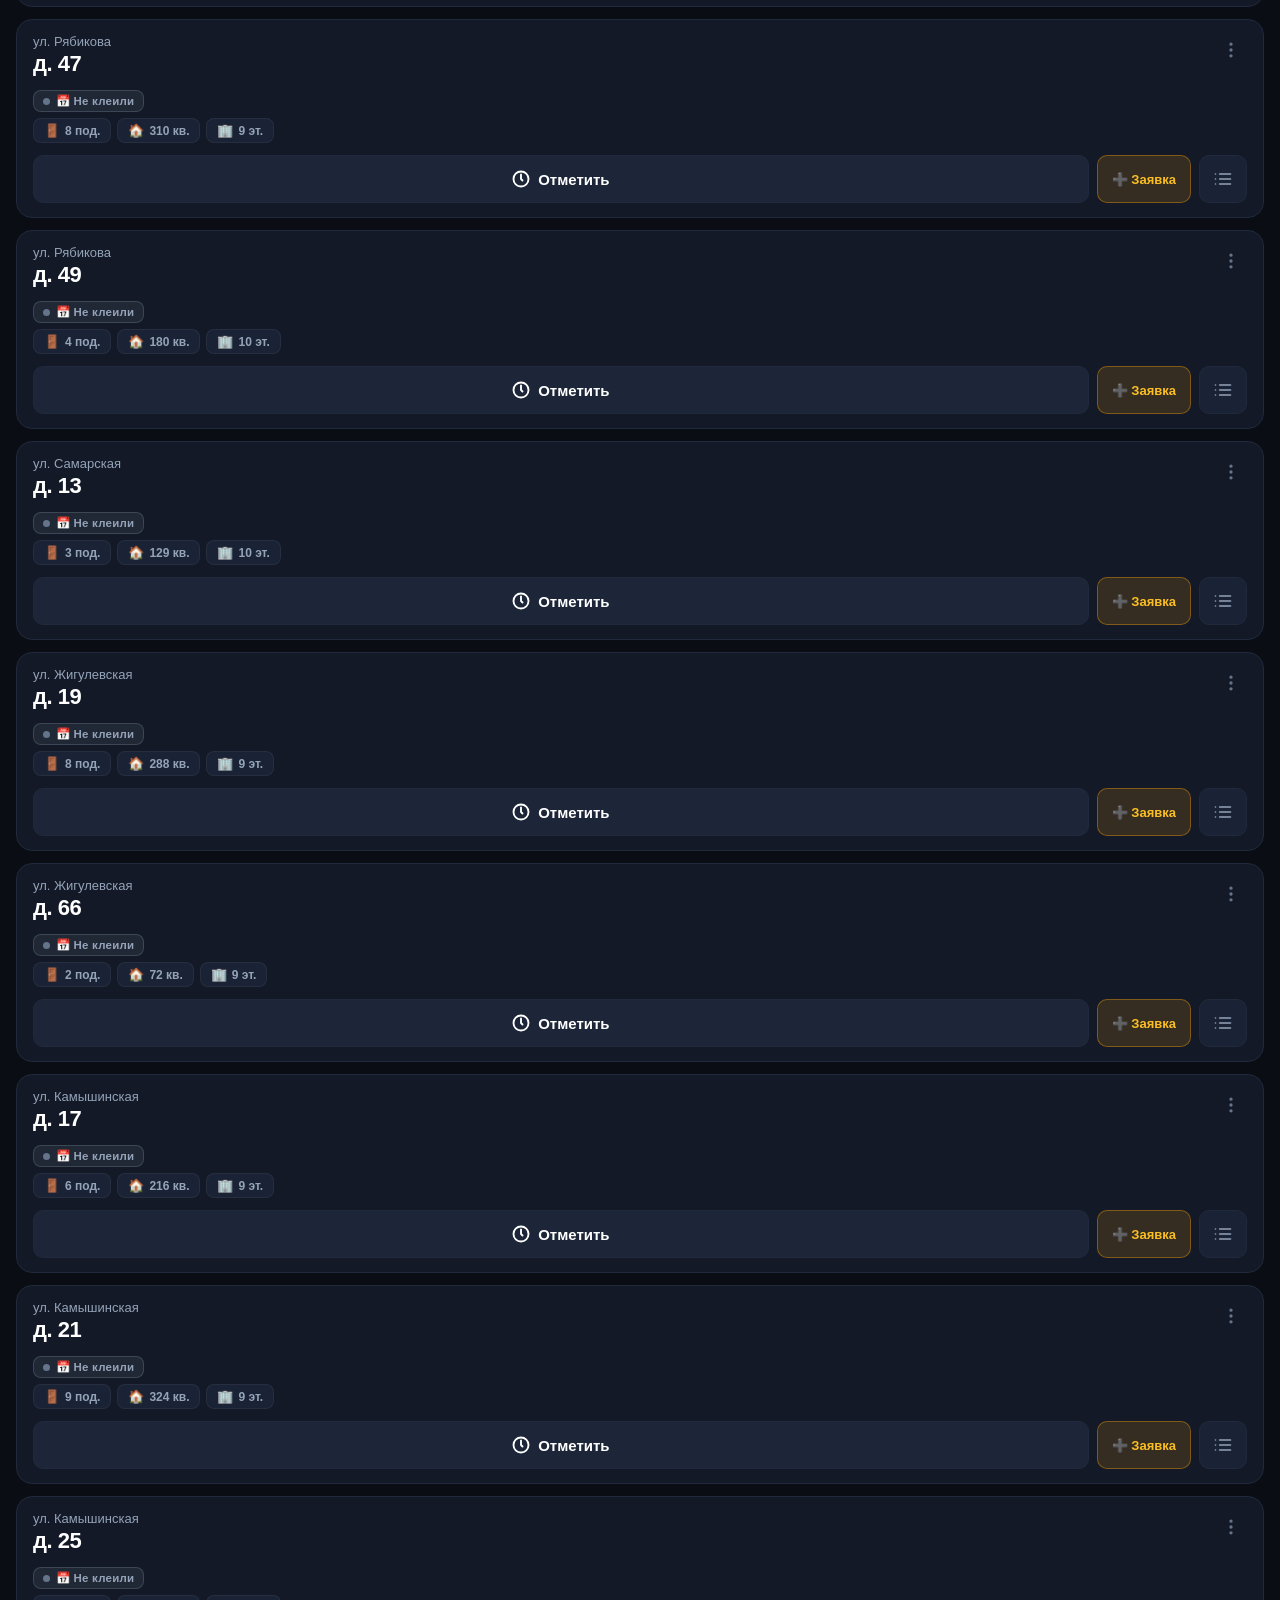
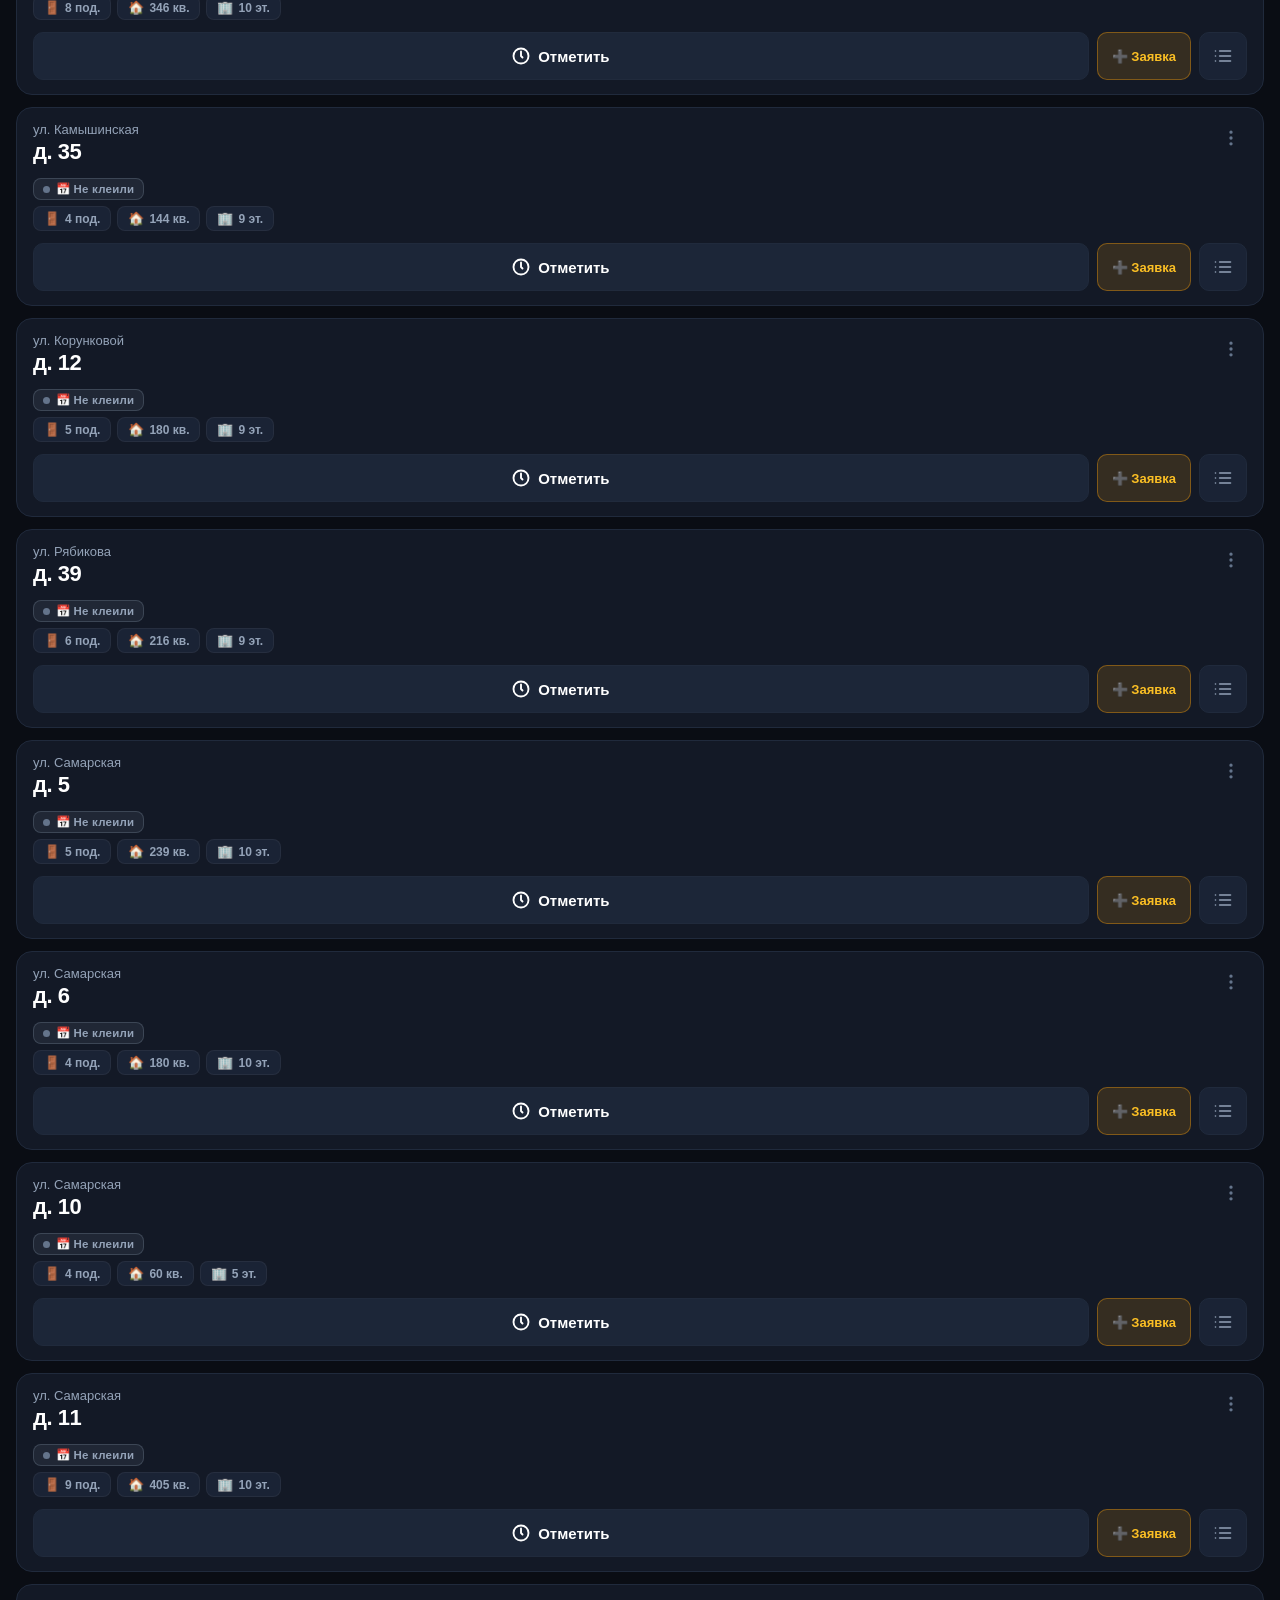
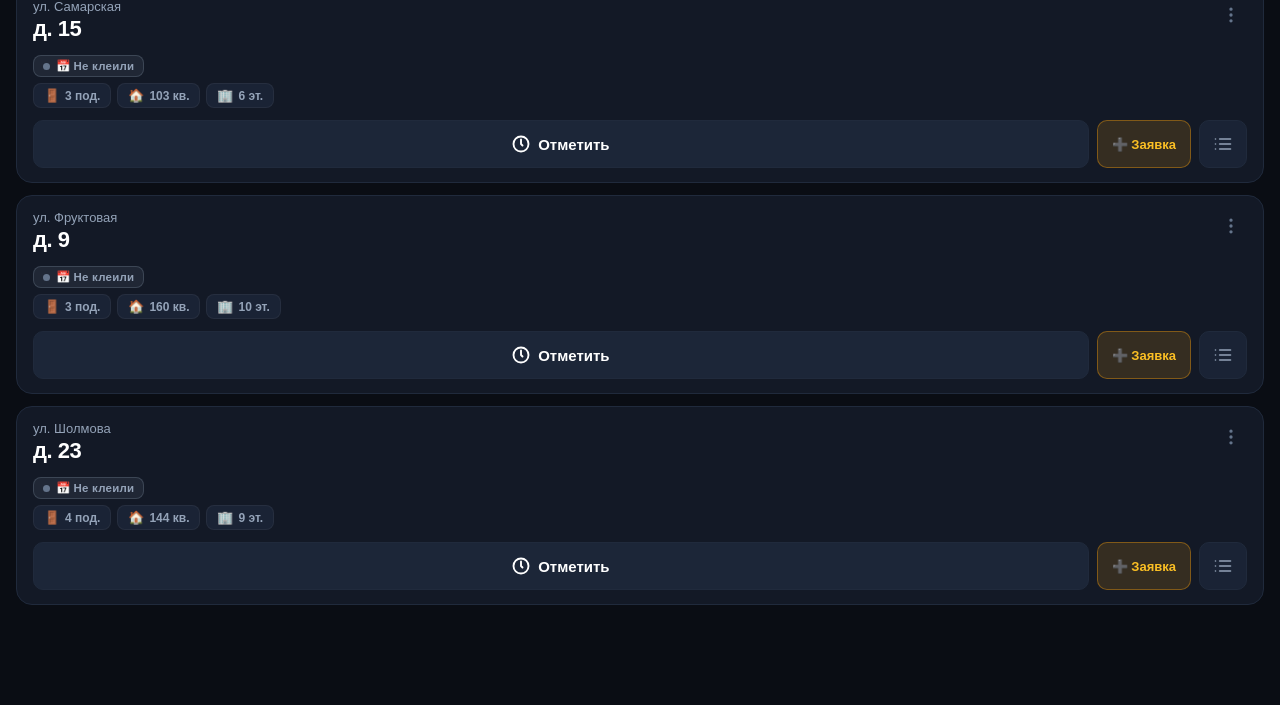
==== commit e768c40e: "feat: система учета дат расклейки домов (история, свежесть, фильтр 'Пора клеить')" ====
--- a/index.html
+++ b/index.html
@@ -390,6 +390,87 @@
       font-weight: 700;
     }
 
+    .house-paste-tag {
+      display: inline-flex;
+      align-items: center;
+      gap: 6px;
+      font-size: 11.5px;
+      font-weight: 700;
+      padding: 3px 9px;
+      border-radius: 8px;
+      margin-top: 5px;
+      margin-bottom: 6px;
+      letter-spacing: 0.2px;
+      width: fit-content;
+    }
+    .badge-paste-today {
+      background: rgba(16, 185, 129, 0.15) !important;
+      color: #34D399 !important;
+      border: 1px solid rgba(16, 185, 129, 0.4) !important;
+    }
+    .badge-paste-today .paste-indicator-dot {
+      background: #10B981;
+      box-shadow: 0 0 8px #10B981;
+    }
+    .badge-paste-fresh {
+      background: rgba(59, 130, 246, 0.15) !important;
+      color: #60A5FA !important;
+      border: 1px solid rgba(59, 130, 246, 0.4) !important;
+    }
+    .badge-paste-fresh .paste-indicator-dot {
+      background: #3B82F6;
+    }
+    .badge-paste-ok {
+      background: rgba(234, 179, 8, 0.15) !important;
+      color: #FACC15 !important;
+      border: 1px solid rgba(234, 179, 8, 0.4) !important;
+    }
+    .badge-paste-ok .paste-indicator-dot {
+      background: #EAB308;
+    }
+    .badge-paste-warning {
+      background: rgba(249, 115, 22, 0.15) !important;
+      color: #FB923C !important;
+      border: 1px solid rgba(249, 115, 22, 0.45) !important;
+    }
+    .badge-paste-warning .paste-indicator-dot {
+      background: #F97316;
+      box-shadow: 0 0 6px #F97316;
+    }
+    .badge-paste-old {
+      background: rgba(239, 68, 68, 0.15) !important;
+      color: #F87171 !important;
+      border: 1px solid rgba(239, 68, 68, 0.45) !important;
+    }
+    .badge-paste-old .paste-indicator-dot {
+      background: #EF4444;
+      box-shadow: 0 0 6px #EF4444;
+    }
+    .badge-paste-never {
+      background: rgba(148, 163, 184, 0.1) !important;
+      color: #94A3B8 !important;
+      border: 1px solid rgba(148, 163, 184, 0.25) !important;
+    }
+    .badge-paste-never .paste-indicator-dot {
+      background: #64748B;
+    }
+    .paste-indicator-dot {
+      width: 7px;
+      height: 7px;
+      border-radius: 50%;
+      display: inline-block;
+      flex: none;
+    }
+    .chip-need-paste {
+      border-color: rgba(249, 115, 22, 0.4) !important;
+      color: #FB923C !important;
+    }
+    .chip-need-paste.active {
+      background: rgba(249, 115, 22, 0.2) !important;
+      border-color: #F97316 !important;
+      color: #FB923C !important;
+    }
+
     .house-card.done .badge {
       background: rgba(16, 185, 129, 0.12);
       border-color: rgba(16, 185, 129, 0.2);
@@ -1274,12 +1355,21 @@
       <button class="chip" id="filterRemain" onclick="setFilter('remain')">Осталось (<span id="countRemain">32</span>)</button>
       <button class="chip" id="filterDone" onclick="setFilter('done')">Пройдено (<span id="countDone">0</span>)</button>
       <button class="chip" id="filterOrders" onclick="setFilter('orders')">С заявками (<span id="countOrders">0</span>)</button>
+      <button class="chip chip-need-paste" id="filterNeedPaste" onclick="setFilter('needPaste')" title="Дома, где расклейка была более 7 дней назад или еще не клеили">⚠️ Пора клеить (<span id="countNeedPaste">0</span>)</button>
     </div>
 
-    <!-- Street Filter Dropdown -->
-    <select id="streetSelect" class="street-filter-select" onchange="filterByStreet(this.value)">
-      <option value="">Все улицы района</option>
-    </select>
+    <!-- Street & Sort Filter Row -->
+    <div style="display:flex;gap:8px;margin-bottom:12px;">
+      <select id="streetSelect" class="street-filter-select" style="flex:1;margin-bottom:0;" onchange="filterByStreet(this.value)">
+        <option value="">Все улицы района</option>
+      </select>
+      <select id="sortSelect" class="street-filter-select" style="width:auto;flex:none;max-width:48%;margin-bottom:0;padding-right:24px;" onchange="handleSortChange(this.value)">
+        <option value="default">↕ По списку</option>
+        <option value="oldestPaste">⏳ Сначала старые</option>
+        <option value="newestPaste">✨ Сначала свежие</option>
+        <option value="ordersCount">🎯 По заявкам</option>
+      </select>
+    </div>
 
     <!-- Houses List Container -->
     <div id="housesList" class="houses-list">
@@ -1362,6 +1452,37 @@
         <div class="stat-card-label">⏱ В час</div>
         <div id="statPerHourVal" class="stat-card-val">—</div>
         <div class="stat-card-remain">подъездов / час</div>
+      </div>
+    </div>
+
+    <!-- Paste Freshness Card -->
+    <div class="portal-vk-card">
+      <div style="display:flex;justify-content:space-between;align-items:center;margin-bottom:12px;">
+        <div class="card-title" style="margin-bottom:0;">📅 СВЕЖЕСТЬ РАСКЛЕЙКИ РАЙОНА</div>
+        <span id="statPasteFreshnessPercent" style="font-size:12px;font-weight:800;color:#34D399;background:rgba(16,185,129,0.15);padding:2px 8px;border-radius:10px;">0%</span>
+      </div>
+
+      <div style="display:grid;grid-template-columns:1fr 1fr;gap:8px;margin-bottom:12px;">
+        <div style="background:#161D2C;border:1px solid rgba(16,185,129,0.3);border-radius:10px;padding:10px;">
+          <div style="font-size:11px;color:var(--text-muted);">🟢 Свежие (до 3 дн)</div>
+          <div id="statPasteFreshVal" style="font-size:17px;font-weight:900;color:#34D399;margin-top:2px;">0 домов</div>
+        </div>
+        <div style="background:#161D2C;border:1px solid rgba(234,179,8,0.3);border-radius:10px;padding:10px;">
+          <div style="font-size:11px;color:var(--text-muted);">🟡 В норме (4–7 дн)</div>
+          <div id="statPasteOkVal" style="font-size:17px;font-weight:900;color:#FACC15;margin-top:2px;">0 домов</div>
+        </div>
+        <div style="background:#161D2C;border:1px solid rgba(249,115,22,0.3);border-radius:10px;padding:10px;">
+          <div style="font-size:11px;color:var(--text-muted);">🟠 Пора клеить (>7 дн)</div>
+          <div id="statPasteWarnVal" style="font-size:17px;font-weight:900;color:#FB923C;margin-top:2px;">0 домов</div>
+        </div>
+        <div style="background:#161D2C;border:1px solid rgba(148,163,184,0.25);border-radius:10px;padding:10px;">
+          <div style="font-size:11px;color:var(--text-muted);">⚪ Не клеили</div>
+          <div id="statPasteNeverVal" style="font-size:17px;font-weight:900;color:#94A3B8;margin-top:2px;">0 домов</div>
+        </div>
+      </div>
+
+      <div id="statPasteActivitySummary" style="font-size:12px;color:var(--text-muted);line-height:1.4;">
+        <!-- Rendered by JS -->
       </div>
     </div>
 
@@ -1650,7 +1771,9 @@
           <div class="sel-chip active" id="chipMnp0" onclick="selectMnpCount(0)">0 MNP</div>
           <div class="sel-chip" id="chipMnp1" onclick="selectMnpCount(1)">1 MNP</div>
           <div class="sel-chip" id="chipMnp2" onclick="selectMnpCount(2)">2 MNP</div>
-          <div class="sel-chip" id="chipMnp3" onclick="selectMnpCount(3)">3+ MNP</div>
+          <div class="sel-chip" id="chipMnp3" onclick="selectMnpCount(3)">3 MNP</div>
+          <div class="sel-chip" id="chipMnp4" onclick="selectMnpCount(4)">4 MNP</div>
+          <div class="sel-chip" id="chipMnp5" onclick="selectMnpCount(5)">5 MNP</div>
         </div>
       </div>
 
@@ -1661,7 +1784,6 @@
           <div class="sel-chip" id="chipEqTv" onclick="toggleEquipment('Приставка')">📺 Приставка (IPTV)</div>
           <div class="sel-chip" id="chipEqCam" onclick="toggleEquipment('Камера')">📹 Камера видеонаблюдения</div>
           <div class="sel-chip" id="chipEqSim" onclick="toggleEquipment('SIM')">📱 SIM / Связь</div>
-          <div class="sel-chip" id="chipEqSmart" onclick="toggleEquipment('Умный дом')">💡 Умный дом</div>
         </div>
       </div>
 
@@ -1677,6 +1799,111 @@
       <button id="btnDeleteOrder" class="action-btn-secondary" style="color:#FF5A65;border-color:rgba(227,6,17,0.3);display:none;" onclick="deleteCurrentOrder()">
         Удалить заявку
       </button>
+    </div>
+  </div>
+
+  
+  <!-- MODAL 3: DEDICATED HOUSE MENU (ОТДЕЛЬНОЕ МЕНЮ ДОМА) -->
+  <div id="houseMenuModal" class="modal-backdrop" onclick="closeHouseMenuOnBackdrop(event)">
+    <div class="modal-sheet">
+      <div class="modal-header">
+        <div>
+          <div id="hmTitle" class="modal-title">ул. Рябикова, д. 51</div>
+          <div id="hmSubtitle" style="font-size:13px;color:var(--text-muted);margin-top:2px;">4 под. • 144 кв. • 9 эт.</div>
+        </div>
+        <button class="modal-close-btn" onclick="closeHouseMenu()">✕</button>
+      </div>
+
+      <input type="hidden" id="hmHouseId">
+
+      <!-- Status Toggle & Badges inside Menu -->
+      <div id="hmStatusBox" style="margin-bottom:14px;">
+        <!-- Rendered by JS -->
+      </div>
+
+      <!-- Section: Заявки по этому дому -->
+      <div style="background:#161D2C;border:1px solid rgba(245,158,11,0.35);border-radius:14px;padding:14px;margin-bottom:14px;">
+        <div style="display:flex;justify-content:space-between;align-items:center;margin-bottom:10px;">
+          <span style="font-size:13px;font-weight:800;color:#FBBF24;text-transform:uppercase;letter-spacing:0.5px;">🎯 Заявки по этому дому</span>
+          <span id="hmOrdersCountBadge" style="background:#F59E0B;color:#000;font-size:11px;font-weight:900;padding:2px 8px;border-radius:10px;">0 заявок</span>
+        </div>
+
+        <button class="action-btn-large" style="background:linear-gradient(135deg,#F59E0B 0%,#D97706 100%);color:#000;height:46px;font-size:14px;box-shadow:0 3px 12px rgba(245,158,11,0.25);margin-bottom:12px;" onclick="hmOpenAddOrder()">
+          ➕ Добавить заявку в этот дом
+        </button>
+
+        <div id="hmOrdersList">
+          <!-- List of orders for this house -->
+        </div>
+      </div>
+
+      <!-- Section: Подъезды -->
+      <div style="background:#161D2C;border:1px solid var(--border-color);border-radius:14px;padding:14px;margin-bottom:14px;">
+        <div style="display:flex;justify-content:space-between;align-items:center;margin-bottom:8px;">
+          <span style="font-size:12px;font-weight:700;color:var(--text-muted);text-transform:uppercase;">Отметка подъездов</span>
+          <span id="hmEntrancesSummary" style="font-size:12px;font-weight:700;color:#fff;">0 из 4</span>
+        </div>
+        <div id="hmEntrancesChips" class="entrance-chips">
+          <!-- Rendered by JS -->
+        </div>
+      </div>
+
+      <!-- Section: История и дата расклейки -->
+      <div style="background:#161D2C;border:1px solid rgba(59,130,246,0.35);border-radius:14px;padding:14px;margin-bottom:14px;">
+        <div style="display:flex;justify-content:space-between;align-items:center;margin-bottom:10px;">
+          <span style="font-size:13px;font-weight:800;color:#60A5FA;text-transform:uppercase;letter-spacing:0.5px;">📅 Расклейка дома</span>
+          <span id="hmPasteStatusBadge" style="font-size:11px;font-weight:800;padding:2px 8px;border-radius:10px;"></span>
+        </div>
+
+        <div id="hmPasteInfoText" style="font-size:13px;color:#fff;margin-bottom:12px;line-height:1.4;">
+          <!-- e.g. Последняя расклейка: 06.11.2026 (сегодня, 14:35) -->
+        </div>
+
+        <div style="display:flex;gap:8px;margin-bottom:10px;">
+          <button class="action-btn-secondary" style="flex:1;height:40px;font-size:13px;" onclick="hmTogglePasteDatePicker()">
+            📅 Указать дату расклейки
+          </button>
+          <button class="action-btn-secondary" style="flex:none;height:40px;font-size:13px;padding:0 14px;color:#34D399;border-color:rgba(52,211,153,0.3);" onclick="hmRecordPasteToday()">
+            ✓ Сегодня
+          </button>
+        </div>
+
+        <!-- Inline Date Picker Form (hidden by default) -->
+        <div id="hmPasteDatePickerForm" style="display:none;background:#0F141F;border:1px solid var(--border-color);border-radius:10px;padding:12px;margin-bottom:12px;">
+          <div style="font-size:12px;color:var(--text-muted);margin-bottom:6px;">Выберите дату и время расклейки:</div>
+          <div style="display:flex;gap:8px;margin-bottom:8px;">
+            <input type="date" id="hmPasteDateInput" class="form-input" style="flex:1;">
+            <input type="time" id="hmPasteTimeInput" class="form-input" style="width:105px;flex:none;">
+          </div>
+          <div style="display:flex;gap:8px;">
+            <button class="action-btn-large" style="flex:1;height:38px;font-size:13px;background:var(--accent-gradient);" onclick="hmSaveCustomPasteDate()">
+              Сохранить дату
+            </button>
+            <button class="action-btn-secondary" style="flex:none;height:38px;padding:0 12px;font-size:13px;" onclick="hmTogglePasteDatePicker()">
+              Отмена
+            </button>
+          </div>
+        </div>
+
+        <!-- History of past paste dates -->
+        <div style="display:flex;justify-content:space-between;align-items:center;margin-top:10px;padding-top:8px;border-top:1px solid rgba(255,255,255,0.08);">
+          <span style="font-size:12px;color:var(--text-muted);font-weight:700;">История расклеек дома</span>
+          <span id="hmPasteHistoryCount" style="font-size:11px;color:var(--text-dim);">0 записей</span>
+        </div>
+        <div id="hmPasteHistoryList" style="margin-top:8px;max-height:160px;overflow-y:auto;">
+          <!-- List of history items rendered by JS -->
+        </div>
+      </div>
+
+      <!-- Action buttons -->
+      <div style="display:flex;gap:10px;">
+        <button class="action-btn-secondary" style="flex:1;" onclick="hmOpenEditHouse()">
+          ✎ Параметры дома
+        </button>
+        <button class="action-btn-secondary" style="color:#FF5A65;border-color:rgba(227,6,17,0.3);width:auto;padding:0 16px;" onclick="hmDeleteHouse()">
+          🗑️ Удалить
+        </button>
+      </div>
     </div>
   </div>
 
@@ -1724,8 +1951,9 @@
     // State
     let houses = [];
     let historyRecords = [];
-    let currentFilter = 'all'; // 'all', 'remain', 'done', 'orders'
+    let currentFilter = 'all'; // 'all', 'remain', 'done', 'orders', 'needPaste'
     let currentStreetFilter = '';
+    let currentSort = 'default';
     let searchQuery = '';
     let openPanels = new Set();
 
@@ -1797,13 +2025,21 @@
           visitedEntrances: 0,
           checkedEntrances: [],
           visitedAt: null,
-          orders: []
+          orders: [],
+          lastPastedDate: null,
+          lastPastedTime: null,
+          lastPastedTimestamp: null,
+          pasteHistory: []
         }));
         saveState();
       } else {
-        // Ensure orders array exists on every house
+        // Ensure orders array and pasteHistory exist on every house
         houses.forEach(h => {
           if (!Array.isArray(h.orders)) h.orders = [];
+          if (!Array.isArray(h.pasteHistory)) h.pasteHistory = [];
+          if (h.lastPastedDate === undefined) h.lastPastedDate = null;
+          if (h.lastPastedTime === undefined) h.lastPastedTime = null;
+          if (h.lastPastedTimestamp === undefined) h.lastPastedTimestamp = null;
         });
       }
 
@@ -2083,6 +2319,143 @@
       renderHousesList();
     }
 
+    // --- PASTE TRACKING SYSTEM (СИСТЕМА ДАТ РАСКЛЕЙКИ) ---
+    function getPasteStatus(house) {
+      if (!house || !house.lastPastedDate) {
+        return {
+          status: 'never',
+          text: 'Не клеили',
+          sub: '',
+          badgeClass: 'badge-paste-never',
+          daysAgo: 9999,
+          formattedDate: '—'
+        };
+      }
+
+      const today = new Date();
+      today.setHours(0, 0, 0, 0);
+
+      const parts = String(house.lastPastedDate).split('-').map(Number);
+      if (parts.length !== 3 || isNaN(parts[0])) {
+        return {
+          status: 'never',
+          text: 'Не клеили',
+          sub: '',
+          badgeClass: 'badge-paste-never',
+          daysAgo: 9999,
+          formattedDate: '—'
+        };
+      }
+
+      const [y, m, d] = parts;
+      const pasteDate = new Date(y, m - 1, d);
+      pasteDate.setHours(0, 0, 0, 0);
+
+      const diffTime = today.getTime() - pasteDate.getTime();
+      const diffDays = Math.round(diffTime / (1000 * 60 * 60 * 24));
+
+      const dStr = `${String(d).padStart(2, '0')}.${String(m).padStart(2, '0')}.${y}`;
+      const shortStr = `${String(d).padStart(2, '0')}.${String(m).padStart(2, '0')}`;
+
+      if (diffDays === 0) {
+        return {
+          status: 'today',
+          text: 'Клеили сегодня',
+          sub: house.lastPastedTime ? `в ${house.lastPastedTime}` : '',
+          badgeClass: 'badge-paste-today',
+          daysAgo: 0,
+          formattedDate: dStr
+        };
+      } else if (diffDays === 1) {
+        return {
+          status: 'fresh',
+          text: 'Вчера',
+          sub: shortStr,
+          badgeClass: 'badge-paste-fresh',
+          daysAgo: 1,
+          formattedDate: dStr
+        };
+      } else if (diffDays <= 3) {
+        return {
+          status: 'fresh',
+          text: `${diffDays} дн. назад`,
+          sub: shortStr,
+          badgeClass: 'badge-paste-fresh',
+          daysAgo: diffDays,
+          formattedDate: dStr
+        };
+      } else if (diffDays <= 7) {
+        return {
+          status: 'ok',
+          text: `${diffDays} дн. назад`,
+          sub: shortStr,
+          badgeClass: 'badge-paste-ok',
+          daysAgo: diffDays,
+          formattedDate: dStr
+        };
+      } else if (diffDays <= 14) {
+        return {
+          status: 'warning',
+          text: `⚠️ ${diffDays} дн. назад`,
+          sub: 'Пора обновить',
+          badgeClass: 'badge-paste-warning',
+          daysAgo: diffDays,
+          formattedDate: dStr
+        };
+      } else {
+        return {
+          status: 'old',
+          text: `🔴 ${diffDays} дн. назад`,
+          sub: 'Давно не клеили',
+          badgeClass: 'badge-paste-old',
+          daysAgo: diffDays,
+          formattedDate: dStr
+        };
+      }
+    }
+
+    function recordPaste(houseId, customDateIso = null, customTimeStr = null) {
+      const house = houses.find(h => h.id === houseId);
+      if (!house) return;
+
+      const now = new Date();
+      const dateIso = customDateIso || `${now.getFullYear()}-${String(now.getMonth() + 1).padStart(2, '0')}-${String(now.getDate()).padStart(2, '0')}`;
+      const timeStr = customTimeStr || `${String(now.getHours()).padStart(2, '0')}:${String(now.getMinutes()).padStart(2, '0')}`;
+
+      house.lastPastedDate = dateIso;
+      house.lastPastedTime = timeStr;
+      house.lastPastedTimestamp = new Date(dateIso + 'T' + timeStr).getTime() || Date.now();
+
+      if (!Array.isArray(house.pasteHistory)) house.pasteHistory = [];
+
+      const [y, m, d] = dateIso.split('-');
+      const formattedDate = `${String(d).padStart(2, '0')}.${String(m).padStart(2, '0')}.${y}`;
+
+      const existingIdx = house.pasteHistory.findIndex(p => p.dateIso === dateIso);
+      if (existingIdx >= 0) {
+        house.pasteHistory[existingIdx].time = timeStr;
+        house.pasteHistory[existingIdx].timestamp = Date.now();
+        house.pasteHistory[existingIdx].entrances = house.entrances;
+      } else {
+        house.pasteHistory.unshift({
+          id: 'paste_' + Date.now() + '_' + Math.random().toString(36).substr(2, 4),
+          dateIso: dateIso,
+          date: formattedDate,
+          time: timeStr,
+          entrances: house.entrances,
+          timestamp: Date.now()
+        });
+      }
+
+      house.pasteHistory.sort((a, b) => (b.dateIso || '').localeCompare(a.dateIso || ''));
+      saveState();
+    }
+
+    function handleSortChange(sortVal) {
+      currentSort = sortVal;
+      renderHousesList();
+    }
+
     function clearSearch() {
       document.getElementById('searchInput').value = '';
       searchQuery = '';
@@ -2097,6 +2470,8 @@
       document.getElementById('filterRemain').className = 'chip ' + (filter === 'remain' ? 'active' : '');
       document.getElementById('filterDone').className = 'chip ' + (filter === 'done' ? 'active-done' : '');
       document.getElementById('filterOrders').className = 'chip ' + (filter === 'orders' ? 'active-orders' : '');
+      const elNeed = document.getElementById('filterNeedPaste');
+      if (elNeed) elNeed.className = 'chip chip-need-paste ' + (filter === 'needPaste' ? 'active' : '');
       renderHousesList();
     }
 
@@ -2117,12 +2492,28 @@
         house.visitedEntrances = 0;
         house.checkedEntrances = [];
         house.visitedAt = null;
+        // Если отметка снята сегодня, откатываем сегодняшнюю запись расклейки (если была сделана сегодня)
+        const todayIso = new Date().toISOString().split('T')[0];
+        if (house.lastPastedDate === todayIso && Array.isArray(house.pasteHistory)) {
+          house.pasteHistory = house.pasteHistory.filter(p => p.dateIso !== todayIso);
+          if (house.pasteHistory.length > 0) {
+            house.lastPastedDate = house.pasteHistory[0].dateIso;
+            house.lastPastedTime = house.pasteHistory[0].time;
+            house.lastPastedTimestamp = house.pasteHistory[0].timestamp;
+          } else {
+            house.lastPastedDate = null;
+            house.lastPastedTime = null;
+            house.lastPastedTimestamp = null;
+          }
+        }
       } else {
         house.visited = true;
         house.visitedEntrances = house.entrances;
         house.checkedEntrances = Array.from({ length: house.entrances }, (_, i) => i + 1);
         const now = new Date();
         house.visitedAt = `${String(now.getHours()).padStart(2, '0')}:${String(now.getMinutes()).padStart(2, '0')}`;
+        // Автоматически фиксируем расклейку дома сегодняшним числом!
+        recordPaste(house.id);
       }
 
       saveState();
@@ -2153,6 +2544,10 @@
         house.visitedAt = null;
       }
 
+      if (house.visited) {
+        recordPaste(house.id);
+      }
+
       saveState();
     }
 
@@ -2165,6 +2560,246 @@
         openPanels.add(houseId);
       }
       renderHousesList();
+    }
+
+
+    // --- DEDICATED HOUSE MENU (МЕНЮ ДОМА) ---
+    let currentMenuHouseId = null;
+
+    function openHouseMenu(houseId, event = null) {
+      if (event) event.stopPropagation();
+      doVibrate(30);
+      const house = houses.find(h => h.id === houseId);
+      if (!house) return;
+
+      currentMenuHouseId = houseId;
+      document.getElementById('hmHouseId').value = houseId;
+      document.getElementById('hmTitle').innerText = `${house.street}, д. ${house.house}`;
+      document.getElementById('hmSubtitle').innerText = `${house.entrances} под. • ${house.flats} кв. • ${house.floors} эт.`;
+
+      renderHouseMenuContent();
+      document.getElementById('houseMenuModal').classList.add('open');
+    }
+
+    function renderHouseMenuContent() {
+      const house = houses.find(h => h.id === currentMenuHouseId);
+      if (!house) return;
+
+      const isDone = house.visited || (house.visitedEntrances === house.entrances);
+      const checkedCount = house.checkedEntrances ? house.checkedEntrances.length : (house.visited ? house.entrances : 0);
+
+      // Status Box
+      document.getElementById('hmStatusBox').innerHTML = `
+        <div style="display:flex;justify-content:space-between;align-items:center;background:#182234;border:1px solid ${isDone ? 'rgba(16,185,129,0.5)' : 'var(--border-color)'};border-radius:12px;padding:12px 14px;">
+          <div>
+            <div style="font-size:14px;font-weight:700;color:${isDone ? 'var(--done)' : '#fff'};">
+              ${isDone ? '✓ Дом пройден' : 'Дом не пройден'}
+            </div>
+            ${house.visitedAt ? `<div style="font-size:12px;color:var(--text-muted);margin-top:2px;">Время: ${house.visitedAt}</div>` : ''}
+          </div>
+          <button class="btn-toggle-done" style="flex:none;height:40px;padding:0 16px;font-size:13px;background:${isDone ? 'var(--done-gradient)' : '#242F46'};border-color:${isDone ? 'var(--done)' : 'var(--border-color)'};" onclick="hmToggleDone()">
+            ${isDone ? 'Снять отметку' : 'Отметить пройденным'}
+          </button>
+        </div>
+      `;
+
+      // Orders for this house
+      const orders = house.orders || [];
+      document.getElementById('hmOrdersCountBadge').innerText = `${orders.length} ${declOfNum(orders.length, ['заявка', 'заявки', 'заявок'])}`;
+
+      const ordersList = document.getElementById('hmOrdersList');
+      if (orders.length === 0) {
+        ordersList.innerHTML = `<div style="font-size:12px;color:var(--text-muted);text-align:center;padding:10px 0;">В этом доме пока нет заявок</div>`;
+      } else {
+        ordersList.innerHTML = orders.map(ord => {
+          const eqStr = (ord.equipment && ord.equipment.length) ? ' • ' + ord.equipment.join(', ') : '';
+          return `
+            <div style="background:#1A2335;border:1px solid rgba(245,158,11,0.3);border-radius:10px;padding:10px 12px;margin-bottom:8px;display:flex;justify-content:space-between;align-items:center;" onclick="openAddOrderModal('${house.id}', '${ord.id}', event)">
+              <div>
+                <div style="font-size:14px;font-weight:700;color:#fff;">🎯 Кв. ${escapeHtml(ord.flat)} — <span style="color:#FBBF24;">📞 ${escapeHtml(ord.phone)}</span></div>
+                <div style="font-size:12px;color:var(--text-muted);margin-top:3px;">
+                  Услуг: <b>${ord.servicesCount}</b> &nbsp;|&nbsp; MNP: <b>${ord.mnpCount}</b>${eqStr}
+                </div>
+                ${ord.comment ? `<div style="font-size:11px;color:var(--text-dim);margin-top:3px;">💬 ${escapeHtml(ord.comment)}</div>` : ''}
+              </div>
+              <span style="font-size:18px;color:var(--order-gold);padding-left:10px;">✎</span>
+            </div>
+          `;
+        }).join('');
+      }
+
+      // Entrances chips inside Menu
+      document.getElementById('hmEntrancesSummary').innerText = `${checkedCount} из ${house.entrances}`;
+      let entHtml = '';
+      for (let i = 1; i <= house.entrances; i++) {
+        const isChecked = house.checkedEntrances && house.checkedEntrances.includes(i);
+        entHtml += `
+          <div class="entrance-chip ${isChecked ? 'checked' : ''}" onclick="hmToggleEntrance(${i})">
+            <span>${i}</span>
+          </div>
+        `;
+      }
+      document.getElementById('hmEntrancesChips').innerHTML = entHtml;
+
+      // Section: История и дата расклейки в меню дома
+      const pasteStatus = getPasteStatus(house);
+      const hmBadge = document.getElementById('hmPasteStatusBadge');
+      if (hmBadge) {
+        hmBadge.className = pasteStatus.badgeClass;
+        hmBadge.innerText = pasteStatus.text;
+      }
+
+      const hmInfo = document.getElementById('hmPasteInfoText');
+      if (hmInfo) {
+        if (house.lastPastedDate) {
+          const daysText = pasteStatus.daysAgo === 0 ? '<span style="color:#34D399;font-weight:700;">сегодня</span>' : `${pasteStatus.daysAgo} дн. назад`;
+          hmInfo.innerHTML = `Последняя расклейка: <b style="color:#fff;">${pasteStatus.formattedDate}</b> ${house.lastPastedTime ? `в ${house.lastPastedTime}` : ''} (${daysText})`;
+        } else {
+          hmInfo.innerHTML = `<span style="color:var(--text-muted);">Дом ещё ни разу не отмечался как проклеенный.</span>`;
+        }
+      }
+
+      const hist = house.pasteHistory || [];
+      const histCountEl = document.getElementById('hmPasteHistoryCount');
+      if (histCountEl) histCountEl.innerText = `${hist.length} ${declOfNum(hist.length, ['запись', 'записи', 'записей'])}`;
+
+      const histList = document.getElementById('hmPasteHistoryList');
+      if (histList) {
+        if (hist.length === 0) {
+          histList.innerHTML = `<div style="font-size:12px;color:var(--text-muted);padding:8px 0;text-align:center;">Истории расклеек пока нет</div>`;
+        } else {
+          histList.innerHTML = hist.map(p => `
+            <div style="display:flex;justify-content:space-between;align-items:center;background:#1A2335;border:1px solid var(--border-color);border-radius:8px;padding:8px 10px;margin-bottom:6px;">
+              <div>
+                <span style="font-weight:700;color:#fff;font-size:13px;">📅 ${p.date}</span>
+                ${p.time ? `<span style="color:var(--text-muted);font-size:12px;margin-left:6px;">${p.time}</span>` : ''}
+                <span style="font-size:11px;color:var(--text-dim);margin-left:6px;">(${p.entrances || house.entrances} под.)</span>
+              </div>
+              <button style="background:transparent;border:none;color:#FF5A65;font-size:14px;cursor:pointer;padding:2px 8px;" onclick="hmDeletePasteRecord('${p.id}')" title="Удалить эту запись">✕</button>
+            </div>
+          `).join('');
+        }
+      }
+    }
+
+    function hmTogglePasteDatePicker() {
+      const form = document.getElementById('hmPasteDatePickerForm');
+      if (form.style.display === 'none' || !form.style.display) {
+        form.style.display = 'block';
+        const now = new Date();
+        const house = houses.find(h => h.id === currentMenuHouseId);
+        const defaultDate = (house && house.lastPastedDate) ? house.lastPastedDate : `${now.getFullYear()}-${String(now.getMonth() + 1).padStart(2, '0')}-${String(now.getDate()).padStart(2, '0')}`;
+        const defaultTime = `${String(now.getHours()).padStart(2, '0')}:${String(now.getMinutes()).padStart(2, '0')}`;
+        document.getElementById('hmPasteDateInput').value = defaultDate;
+        document.getElementById('hmPasteTimeInput').value = defaultTime;
+      } else {
+        form.style.display = 'none';
+      }
+    }
+
+    function hmRecordPasteToday() {
+      if (!currentMenuHouseId) return;
+      doVibrate(40);
+      recordPaste(currentMenuHouseId);
+      const house = houses.find(h => h.id === currentMenuHouseId);
+      if (house && !house.visited) {
+        house.visited = true;
+        house.visitedEntrances = house.entrances;
+        house.checkedEntrances = Array.from({ length: house.entrances }, (_, i) => i + 1);
+        const now = new Date();
+        house.visitedAt = `${String(now.getHours()).padStart(2, '0')}:${String(now.getMinutes()).padStart(2, '0')}`;
+        saveState();
+      }
+      showToast('Расклейка дома зафиксирована на сегодня!');
+      renderHouseMenuContent();
+      renderHousesList();
+    }
+
+    function hmSaveCustomPasteDate() {
+      if (!currentMenuHouseId) return;
+      const dateVal = document.getElementById('hmPasteDateInput').value;
+      const timeVal = document.getElementById('hmPasteTimeInput').value || '12:00';
+      if (!dateVal) {
+        alert('Пожалуйста, выберите дату');
+        return;
+      }
+      doVibrate(40);
+      recordPaste(currentMenuHouseId, dateVal, timeVal);
+      document.getElementById('hmPasteDatePickerForm').style.display = 'none';
+      showToast('Дата расклейки сохранена!');
+      renderHouseMenuContent();
+      renderHousesList();
+    }
+
+    function hmDeletePasteRecord(pasteRecordId) {
+      if (!currentMenuHouseId) return;
+      const house = houses.find(h => h.id === currentMenuHouseId);
+      if (!house || !Array.isArray(house.pasteHistory)) return;
+
+      if (confirm('Удалить эту запись о расклейке из истории?')) {
+        doVibrate(30);
+        house.pasteHistory = house.pasteHistory.filter(p => p.id !== pasteRecordId);
+        if (house.pasteHistory.length > 0) {
+          house.lastPastedDate = house.pasteHistory[0].dateIso;
+          house.lastPastedTime = house.pasteHistory[0].time;
+          house.lastPastedTimestamp = house.pasteHistory[0].timestamp;
+        } else {
+          house.lastPastedDate = null;
+          house.lastPastedTime = null;
+          house.lastPastedTimestamp = null;
+        }
+        saveState();
+        showToast('Запись удалена');
+        renderHouseMenuContent();
+        renderHousesList();
+      }
+    }
+
+    function closeHouseMenu() {
+      document.getElementById('houseMenuModal').classList.remove('open');
+      currentMenuHouseId = null;
+    }
+
+    function closeHouseMenuOnBackdrop(e) {
+      if (e.target.id === 'houseMenuModal') closeHouseMenu();
+    }
+
+    function hmToggleDone() {
+      if (!currentMenuHouseId) return;
+      toggleHouseDone(currentMenuHouseId);
+      renderHouseMenuContent();
+    }
+
+    function hmToggleEntrance(i) {
+      if (!currentMenuHouseId) return;
+      toggleEntrance(currentMenuHouseId, i);
+      renderHouseMenuContent();
+    }
+
+    function hmOpenAddOrder() {
+      if (!currentMenuHouseId) return;
+      openAddOrderModal(currentMenuHouseId, null);
+    }
+
+    function hmOpenEditHouse() {
+      if (!currentMenuHouseId) return;
+      const hId = currentMenuHouseId;
+      closeHouseMenu();
+      openEditModal(hId);
+    }
+
+    function hmDeleteHouse() {
+      if (!currentMenuHouseId) return;
+      const hId = currentMenuHouseId;
+      const house = houses.find(h => h.id === hId);
+      if (!house) return;
+      if (confirm(`Удалить дом ${house.street}, ${house.house} из базы района?`)) {
+        doVibrate(40);
+        houses = houses.filter(h => h.id !== hId);
+        saveState();
+        closeHouseMenu();
+        showToast('Дом удален');
+      }
     }
 
     // --- ORDERS LOGIC (ЗАЯВКИ) ---
@@ -2238,13 +2873,14 @@
       document.getElementById('chipMnp0').className = 'sel-chip ' + (currentOrderMnp === 0 ? 'active' : '');
       document.getElementById('chipMnp1').className = 'sel-chip ' + (currentOrderMnp === 1 ? 'active' : '');
       document.getElementById('chipMnp2').className = 'sel-chip ' + (currentOrderMnp === 2 ? 'active' : '');
-      document.getElementById('chipMnp3').className = 'sel-chip ' + (currentOrderMnp >= 3 ? 'active' : '');
+      document.getElementById('chipMnp3').className = 'sel-chip ' + (currentOrderMnp === 3 ? 'active' : '');
+      document.getElementById('chipMnp4').className = 'sel-chip ' + (currentOrderMnp === 4 ? 'active' : '');
+      document.getElementById('chipMnp5').className = 'sel-chip ' + (currentOrderMnp === 5 ? 'active' : '');
 
       document.getElementById('chipEqRouter').className = 'sel-chip ' + (currentOrderEquipment.has('Роутер') ? 'active' : '');
       document.getElementById('chipEqTv').className = 'sel-chip ' + (currentOrderEquipment.has('Приставка') ? 'active' : '');
       document.getElementById('chipEqCam').className = 'sel-chip ' + (currentOrderEquipment.has('Камера') ? 'active' : '');
       document.getElementById('chipEqSim').className = 'sel-chip ' + (currentOrderEquipment.has('SIM') ? 'active' : '');
-      document.getElementById('chipEqSmart').className = 'sel-chip ' + (currentOrderEquipment.has('Умный дом') ? 'active' : '');
     }
 
     function closeOrderModal() {
@@ -2313,6 +2949,9 @@
 
       saveState();
       closeOrderModal();
+      if (currentMenuHouseId && document.getElementById('houseMenuModal').classList.contains('open')) {
+        renderHouseMenuContent();
+      }
     }
 
     function deleteCurrentOrder() {
@@ -2372,11 +3011,14 @@
       const doneCount = houses.filter(h => h.visited || h.visitedEntrances > 0).length;
       const remainCount = totalCount - doneCount;
       const ordersCount = houses.reduce((sum, h) => sum + (h.orders ? h.orders.length : 0), 0);
+      const needPasteCount = houses.filter(h => getPasteStatus(h).daysAgo >= 8).length;
 
       document.getElementById('countAll').innerText = totalCount;
       document.getElementById('countRemain').innerText = remainCount;
       document.getElementById('countDone').innerText = doneCount;
       document.getElementById('countOrders').innerText = ordersCount;
+      const elCountNeedPaste = document.getElementById('countNeedPaste');
+      if (elCountNeedPaste) elCountNeedPaste.innerText = needPasteCount;
 
       const percent = totalCount > 0 ? Math.round((doneCount / totalCount) * 100) : 0;
       document.getElementById('headerProgressFill').style.width = percent + '%';
@@ -2386,6 +3028,7 @@
         if (currentFilter === 'remain' && (h.visited || h.visitedEntrances > 0)) return false;
         if (currentFilter === 'done' && !(h.visited || h.visitedEntrances > 0)) return false;
         if (currentFilter === 'orders' && (!h.orders || h.orders.length === 0)) return false;
+        if (currentFilter === 'needPaste' && getPasteStatus(h).daysAgo < 8) return false;
         if (currentStreetFilter && h.street !== currentStreetFilter) return false;
         if (searchQuery) {
           const matchStreet = h.street.toLowerCase().includes(searchQuery);
@@ -2394,6 +3037,15 @@
         }
         return true;
       });
+
+      // Sorting
+      if (currentSort === 'oldestPaste') {
+        filtered.sort((a, b) => getPasteStatus(b).daysAgo - getPasteStatus(a).daysAgo);
+      } else if (currentSort === 'newestPaste') {
+        filtered.sort((a, b) => getPasteStatus(a).daysAgo - getPasteStatus(b).daysAgo);
+      } else if (currentSort === 'ordersCount') {
+        filtered.sort((a, b) => (b.orders ? b.orders.length : 0) - (a.orders ? a.orders.length : 0));
+      }
 
       if (!filtered.length) {
         container.innerHTML = `
@@ -2411,6 +3063,7 @@
         const isPartial = !isDone && h.visitedEntrances > 0;
         const cardClass = isDone ? 'house-card done' : (isPartial ? 'house-card partial' : 'house-card');
         const isOpen = openPanels.has(h.id);
+        const pasteStatus = getPasteStatus(h);
 
         let checkedCount = h.checkedEntrances ? h.checkedEntrances.length : (h.visited ? h.entrances : 0);
         const houseOrders = h.orders || [];
@@ -2447,7 +3100,7 @@
         }
 
         return `
-          <div class="${cardClass}" onclick="openEditModal('${h.id}')">
+          <div class="${cardClass}" onclick="openHouseMenu('${h.id}')">
             <div class="house-card-top">
               <div class="house-address">
                 <span class="house-street">${escapeHtml(h.street)}</span>
@@ -2456,9 +3109,15 @@
                   ${h.visitedAt ? `<span class="house-time-tag">✓ ${h.visitedAt}</span>` : ''}
                 </div>
               </div>
-              <button class="house-card-menu-btn" title="Редактировать дом" onclick="openEditModal('${h.id}', event)">
+              <button class="house-card-menu-btn" title="Меню дома" onclick="openHouseMenu('${h.id}', event)">
                 <svg width="20" height="20" viewBox="0 0 24 24" fill="none" stroke="currentColor" stroke-width="2" stroke-linecap="round" stroke-linejoin="round"><circle cx="12" cy="12" r="1"></circle><circle cx="12" cy="5" r="1"></circle><circle cx="12" cy="19" r="1"></circle></svg>
               </button>
+            </div>
+
+            <div class="house-paste-tag ${pasteStatus.badgeClass}">
+              <span class="paste-indicator-dot"></span>
+              <span>📅 ${pasteStatus.text}</span>
+              ${pasteStatus.sub ? `<span style="opacity:0.8;font-size:11px;">(${pasteStatus.sub})</span>` : ''}
             </div>
 
             <div class="house-badges">
@@ -2550,7 +3209,7 @@
       const totalServicesCount = allOrders.reduce((sum, o) => sum + (o.servicesCount || 1), 0);
       const totalMnpCount = allOrders.reduce((sum, o) => sum + (o.mnpCount || 0), 0);
 
-      const eqMap = { 'Роутер': 0, 'Приставка': 0, 'Камера': 0, 'SIM': 0, 'Умный дом': 0 };
+      const eqMap = { 'Роутер': 0, 'Приставка': 0, 'Камера': 0, 'SIM': 0 };
       allOrders.forEach(o => {
         if (Array.isArray(o.equipment)) {
           o.equipment.forEach(item => {
@@ -2570,8 +3229,47 @@
         <span class="eq-chip">📺 Приставки: <b>${eqMap['Приставка']}</b></span>
         <span class="eq-chip">📹 Камеры: <b>${eqMap['Камера']}</b></span>
         <span class="eq-chip">📱 SIM: <b>${eqMap['SIM']}</b></span>
-        <span class="eq-chip">💡 Умный дом: <b>${eqMap['Умный дом']}</b></span>
       `;
+
+      // --- Paste Freshness Stats Calculations ---
+      let pasteFreshCount = 0;
+      let pasteOkCount = 0;
+      let pasteWarnCount = 0;
+      let pasteNeverCount = 0;
+      let pastedTodayCount = 0;
+
+      houses.forEach(h => {
+        const st = getPasteStatus(h);
+        if (st.status === 'today') pastedTodayCount++;
+        if (st.daysAgo <= 3) pasteFreshCount++;
+        else if (st.daysAgo <= 7) pasteOkCount++;
+        else if (st.daysAgo < 9999) pasteWarnCount++;
+        else pasteNeverCount++;
+      });
+
+      const freshPercent = totalHouses > 0 ? Math.round(((pasteFreshCount + pasteOkCount) / totalHouses) * 100) : 0;
+      const elFreshPct = document.getElementById('statPasteFreshnessPercent');
+      if (elFreshPct) elFreshPct.innerText = `${freshPercent}% в норме`;
+
+      const elFreshVal = document.getElementById('statPasteFreshVal');
+      if (elFreshVal) elFreshVal.innerText = `${pasteFreshCount} ${declOfNum(pasteFreshCount, ['дом', 'дома', 'домов'])}`;
+
+      const elOkVal = document.getElementById('statPasteOkVal');
+      if (elOkVal) elOkVal.innerText = `${pasteOkCount} ${declOfNum(pasteOkVal, ['дом', 'дома', 'домов'])}`;
+
+      const elWarnVal = document.getElementById('statPasteWarnVal');
+      if (elWarnVal) elWarnVal.innerText = `${pasteWarnCount} ${declOfNum(pasteWarnCount, ['дом', 'дома', 'домов'])}`;
+
+      const elNeverVal = document.getElementById('statPasteNeverVal');
+      if (elNeverVal) elNeverVal.innerText = `${pasteNeverCount} ${declOfNum(pasteNeverCount, ['дом', 'дома', 'домов'])}`;
+
+      const elActSummary = document.getElementById('statPasteActivitySummary');
+      if (elActSummary) {
+        elActSummary.innerHTML = `
+          Проклеено за сегодня: <b style="color:#34D399;">${pastedTodayCount} ${declOfNum(pastedTodayCount, ['дом', 'дома', 'домов'])}</b>. 
+          Требуют обновления или ещё не клеились: <b style="color:#FB923C;">${pasteWarnCount + pasteNeverCount} ${declOfNum(pasteWarnCount + pasteNeverCount, ['дом', 'дома', 'домов'])}</b>.
+        `;
+      }
 
       // Render all orders list in stats
       const ordersContainer = document.getElementById('allOrdersListStats');
@@ -2650,14 +3348,13 @@
     function confirmNewDay() {
       doVibrate(30);
       const doneHouses = houses.filter(h => h.visited || h.visitedEntrances > 0).length;
-      const totalOrders = houses.reduce((s, h) => s + (h.orders ? h.orders.length : 0), 0);
-
-      if (doneHouses === 0 && totalOrders === 0) {
-        alert('Сегодня ещё не отмечено ни одного дома и нет заявок.');
+
+      if (doneHouses === 0) {
+        alert('Сегодня ещё не отмечено ни одного дома.');
         return;
       }
 
-      if (confirm(`Завершить смену? Пройдено ${doneHouses} домов, оформлено ${totalOrders} заявок. Текущие отметки сохранятся в архив истории, а список очистится для нового дня.`)) {
+      if (confirm(`Завершить смену? Пройдено ${doneHouses} домов. Отметки домов очистятся для нового обхода (все оформленные заявки останутся на своих местах).`)) {
         const now = new Date();
         const dateStr = `${String(now.getDate()).padStart(2, '0')}.${String(now.getMonth() + 1).padStart(2, '0')}.${now.getFullYear()}`;
         const totalEntrances = houses.reduce((sum, h) => {
@@ -2669,13 +3366,12 @@
           date: dateStr,
           housesCount: doneHouses,
           entrancesCount: totalEntrances,
-          ordersCount: totalOrders,
           timeWorked: formatTimer(shiftSeconds),
           timestamp: Date.now()
         });
         saveHistory();
 
-        // Reset houses
+        // Reset houses visited status only (orders stay intact!)
         houses.forEach(h => {
           h.visited = false;
           h.visitedEntrances = 0;
@@ -2692,7 +3388,7 @@
         localStorage.setItem('topmts_shift_seconds', '0');
         updateShiftTimerDisplay();
 
-        showToast('Новый обход начат! История сохранена.');
+        showToast('Новый обход начат! Отметки сброшены.');
         navTo('houses');
       }
     }
@@ -2709,7 +3405,6 @@
           <div style="font-size:13px;font-weight:700;color:var(--blue);margin-bottom:4px;">📅 ${item.date} — время: ${item.timeWorked || '—'}</div>
           <div style="font-size:12px;color:var(--text-muted);">
             🏠 Домов: <b>${item.housesCount}</b> &nbsp;|&nbsp; 🚪 Подъездов: <b>${item.entrancesCount}</b>
-            ${item.ordersCount ? `&nbsp;|&nbsp; 🎯 Заявок: <b>${item.ordersCount}</b>` : ''}
           </div>
         </div>
       `).join('');
@@ -2799,7 +3494,11 @@
           visitedEntrances: 0,
           checkedEntrances: [],
           visitedAt: null,
-          orders: []
+          orders: [],
+          lastPastedDate: null,
+          lastPastedTime: null,
+          lastPastedTimestamp: null,
+          pasteHistory: []
         });
         showToast(`Дом ${street}, ${houseNum} добавлен!`);
       }
@@ -2832,7 +3531,11 @@
           visitedEntrances: 0,
           checkedEntrances: [],
           visitedAt: null,
-          orders: []
+          orders: [],
+          lastPastedDate: null,
+          lastPastedTime: null,
+          lastPastedTimestamp: null,
+          pasteHistory: []
         }));
         saveState();
         showToast('База сброшена к исходным адресам');
@@ -2924,6 +3627,11 @@
         closeOrderModal();
         return true;
       }
+      const hmModal = document.getElementById('houseMenuModal');
+      if (hmModal && hmModal.classList.contains('open')) {
+        closeHouseMenu();
+        return true;
+      }
       const modal = document.getElementById('addModal');
       if (modal.classList.contains('open')) {
         closeModal();
